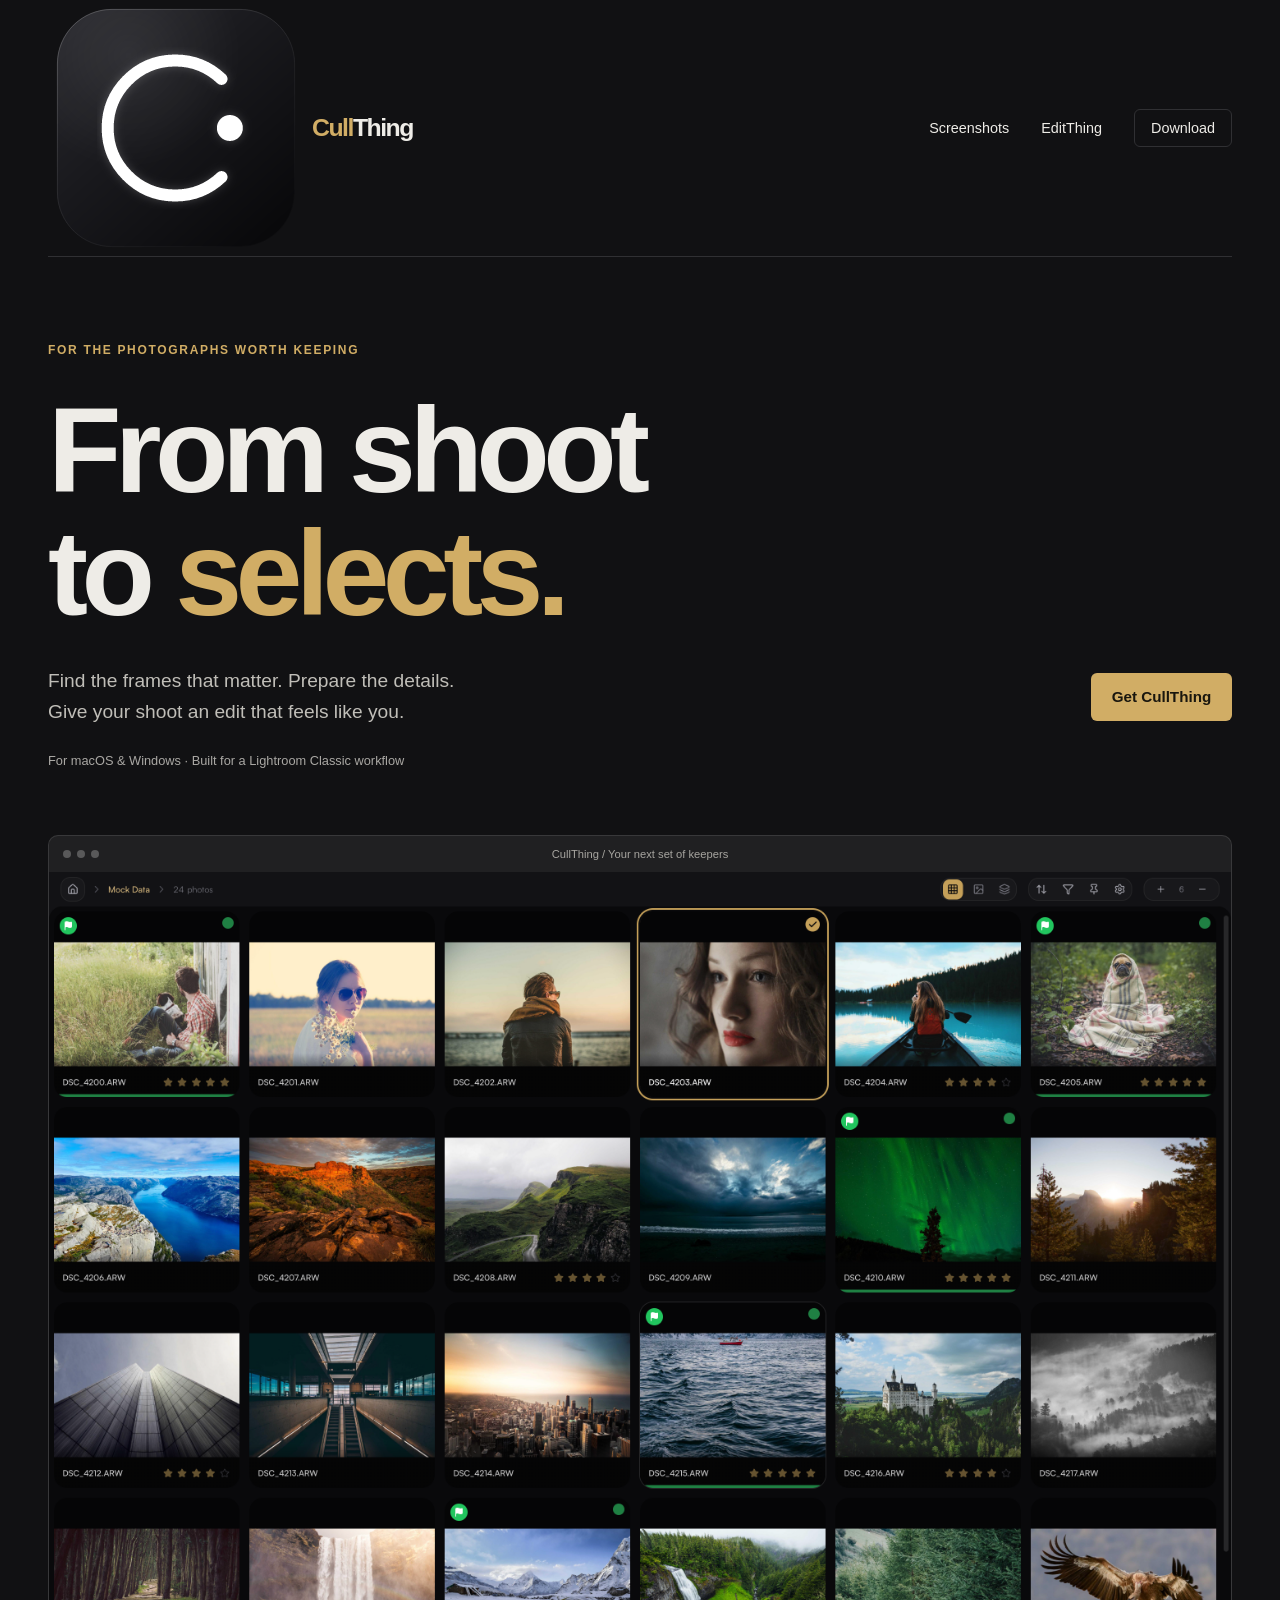
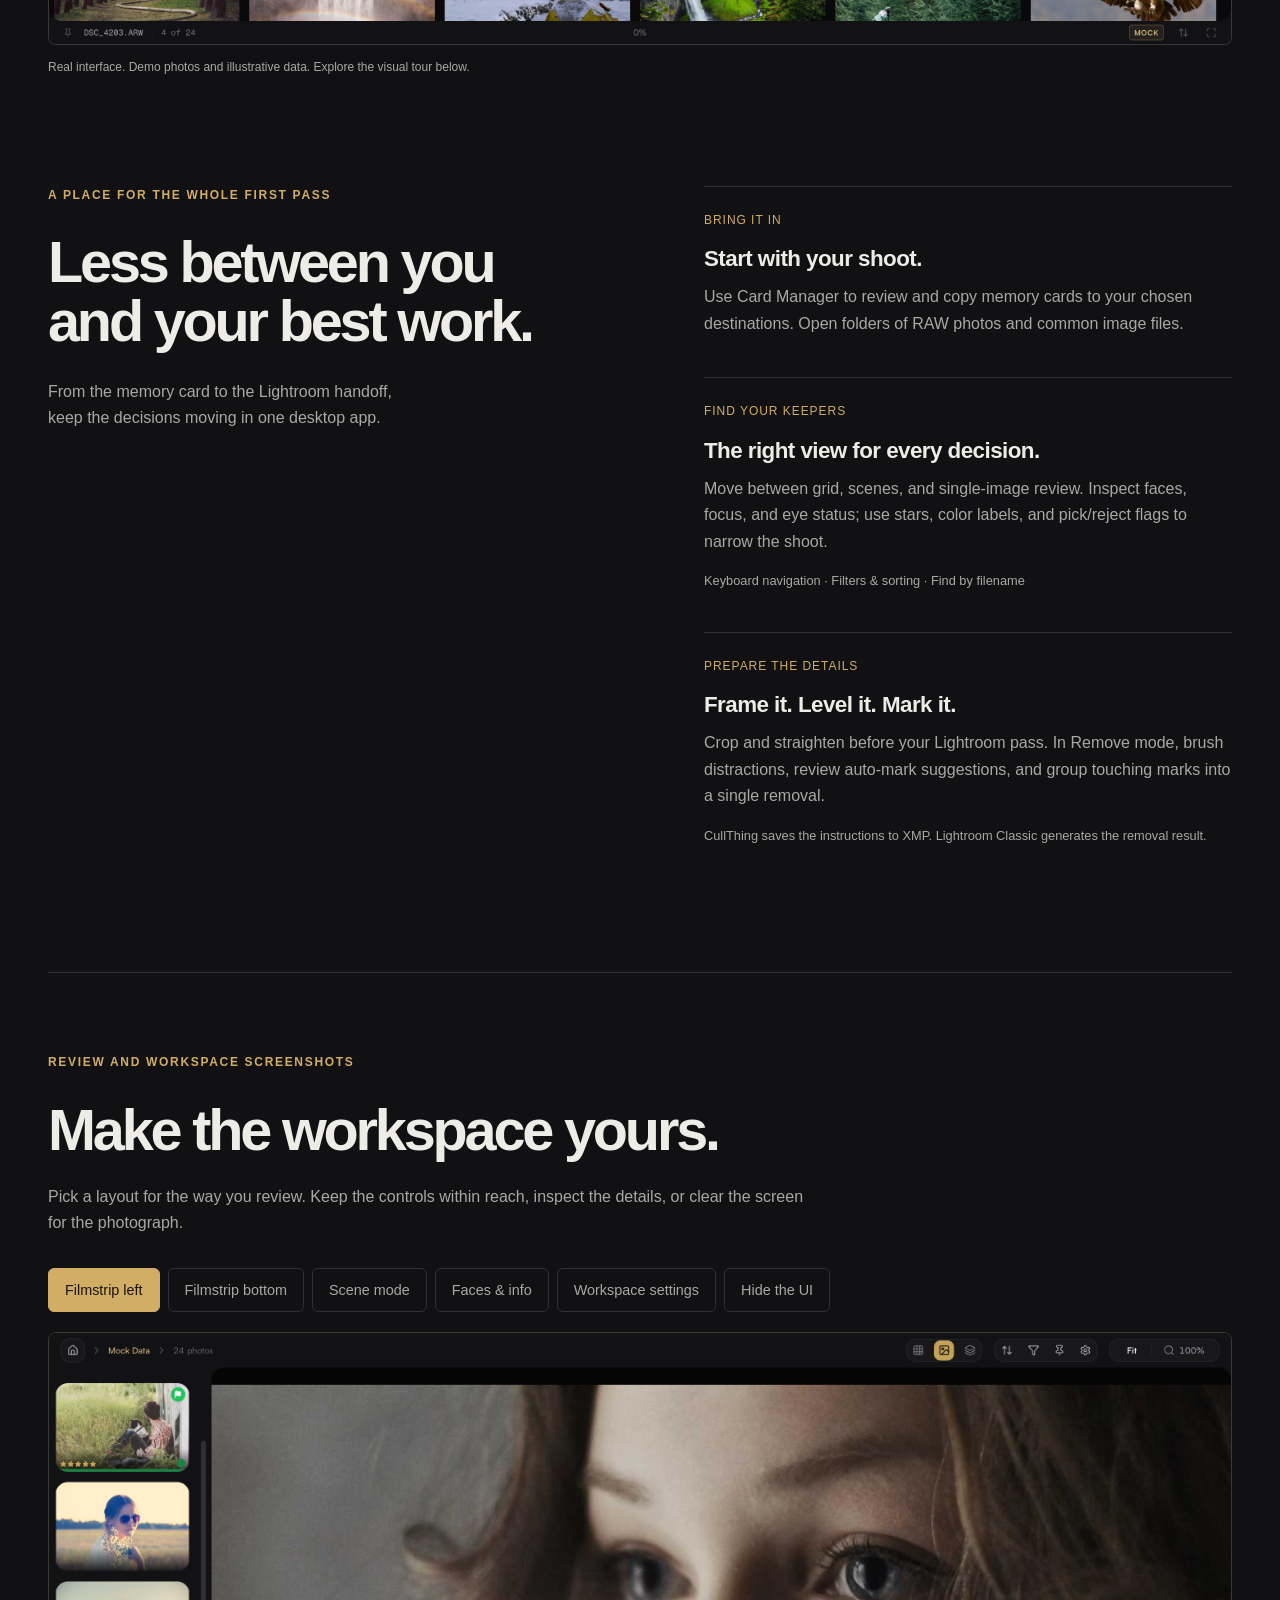
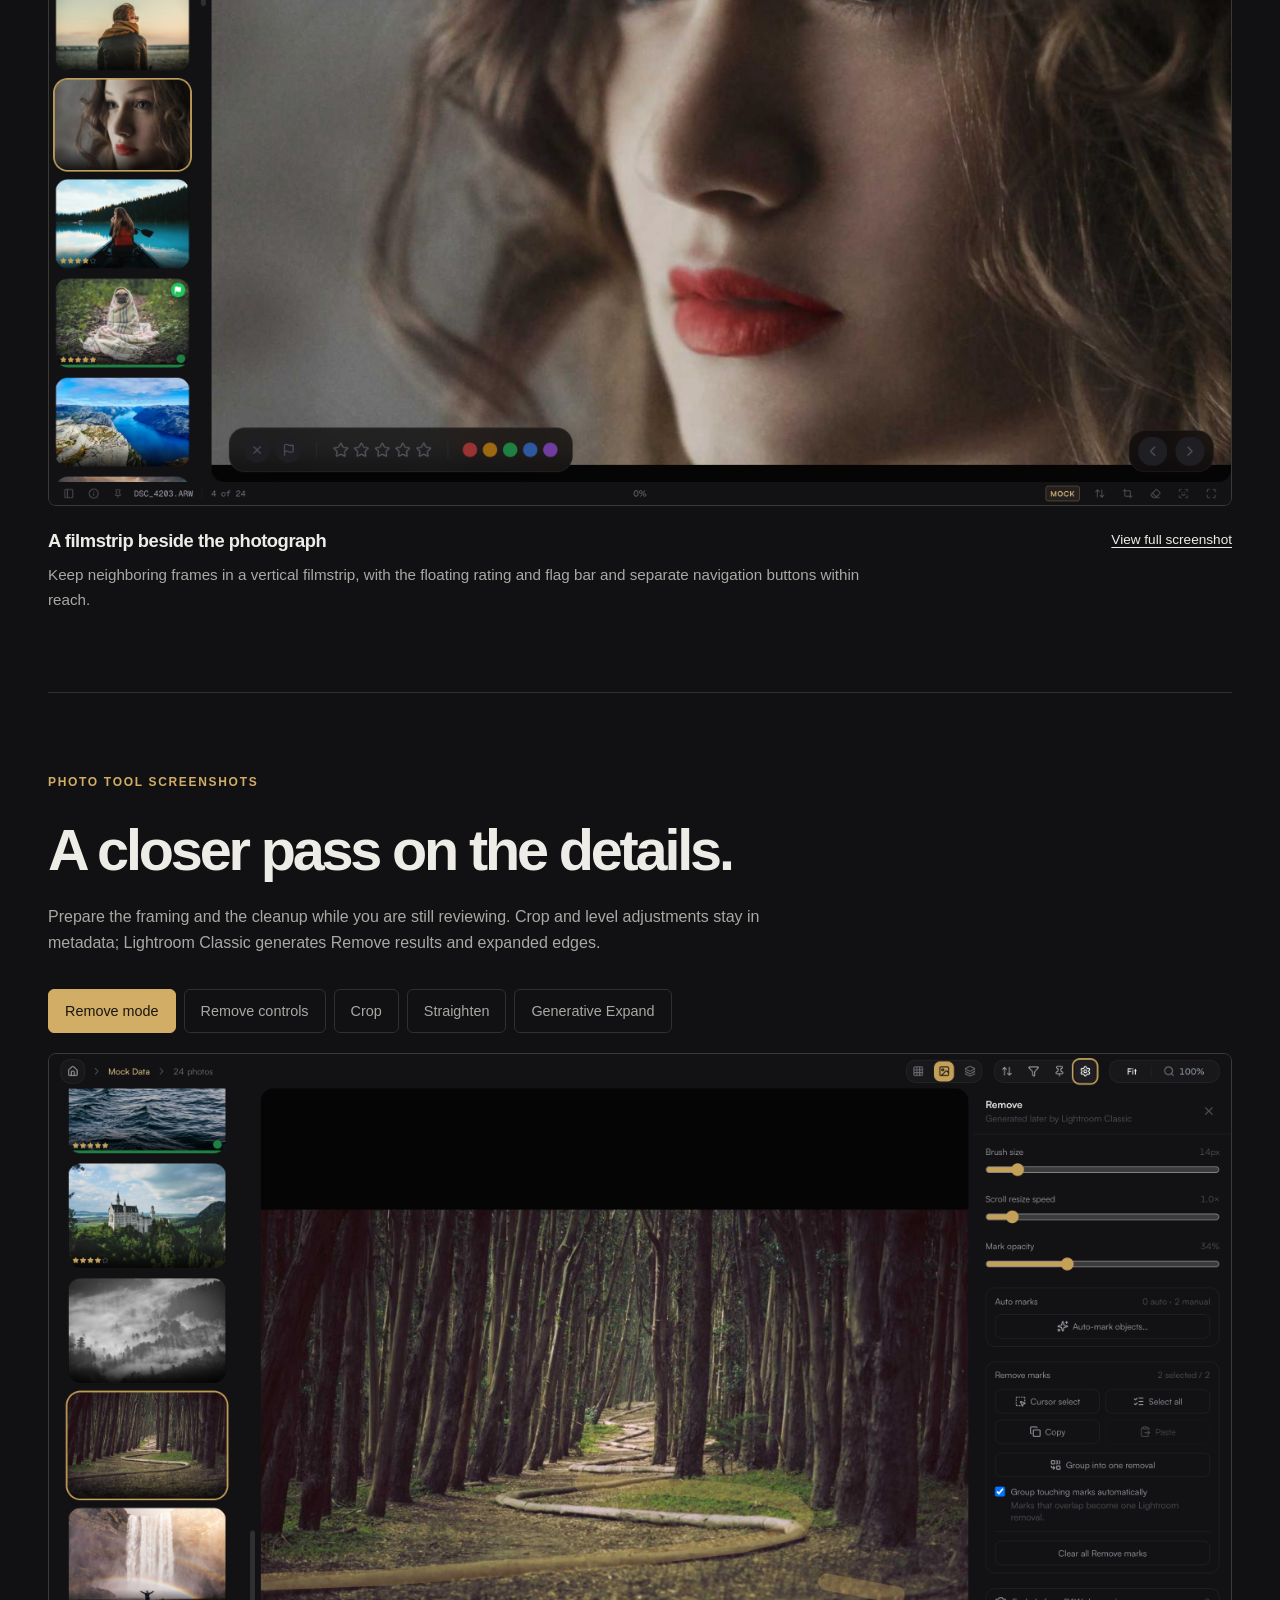
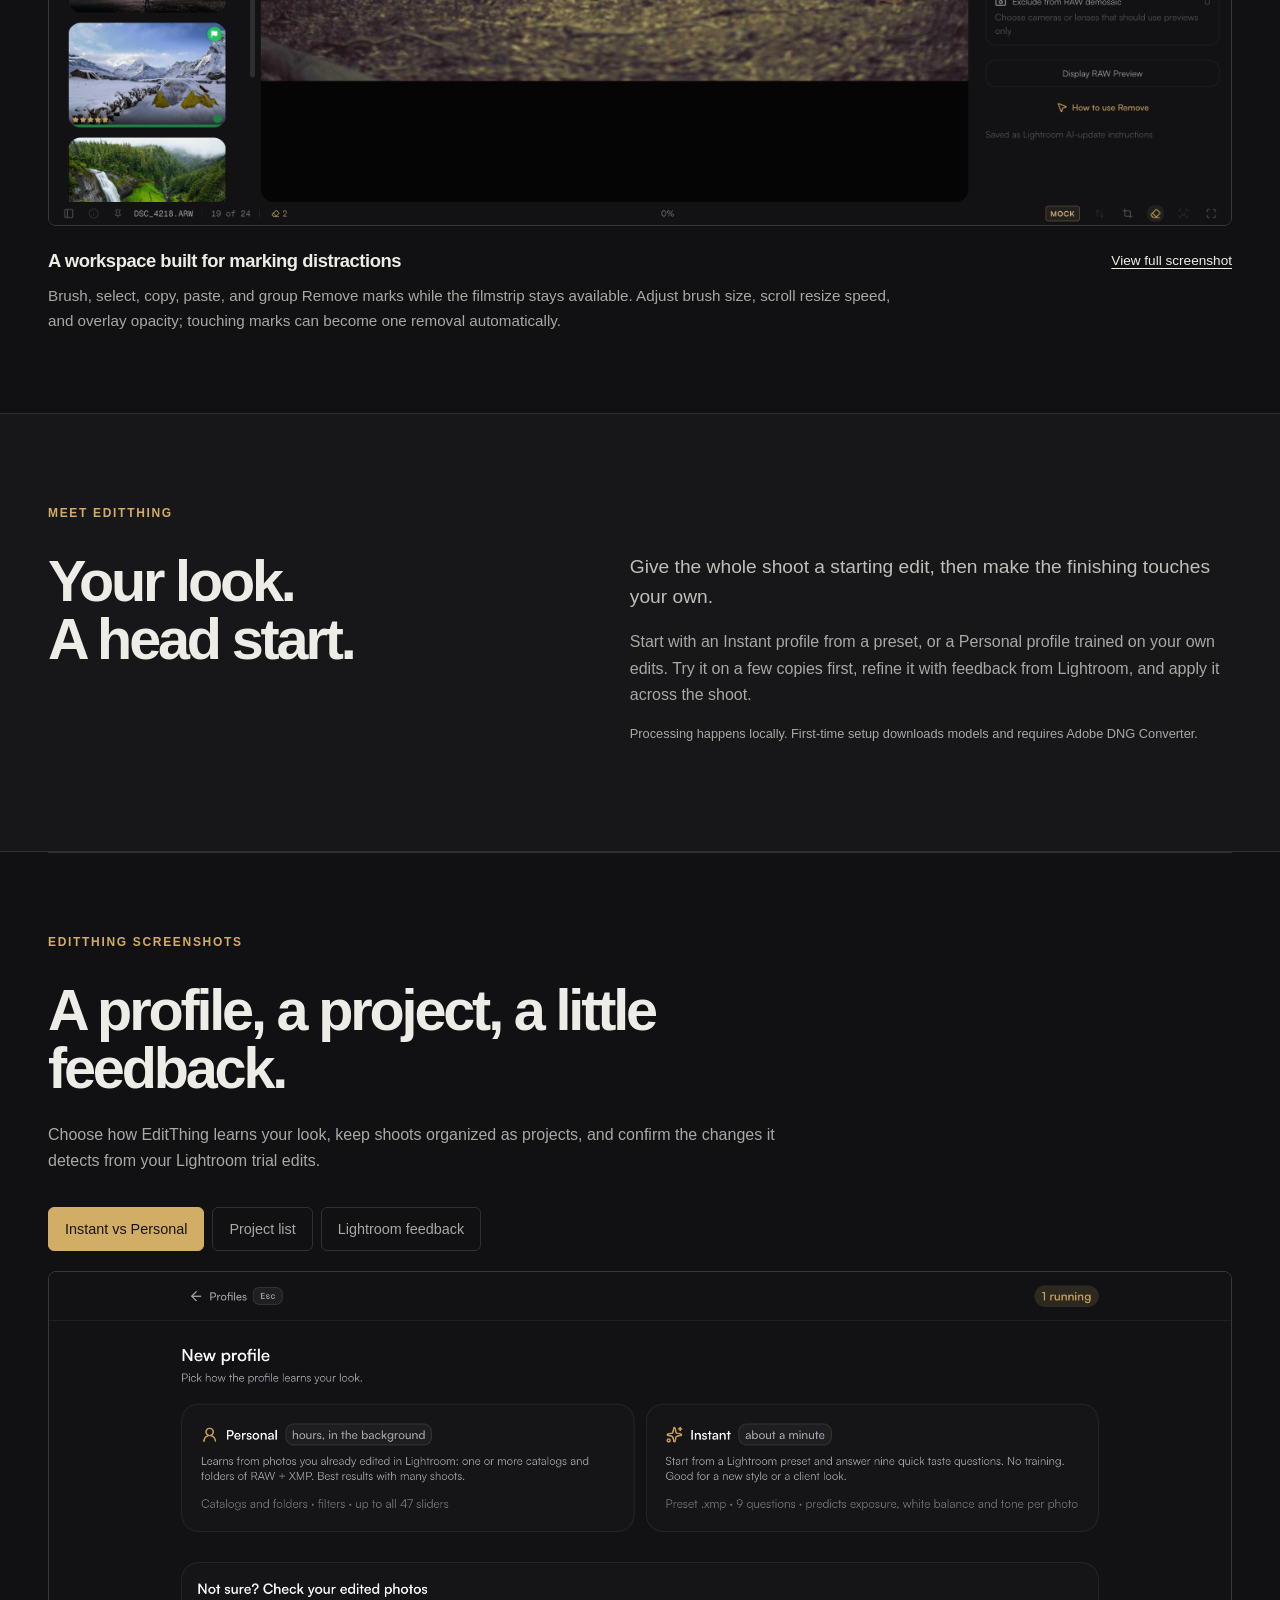
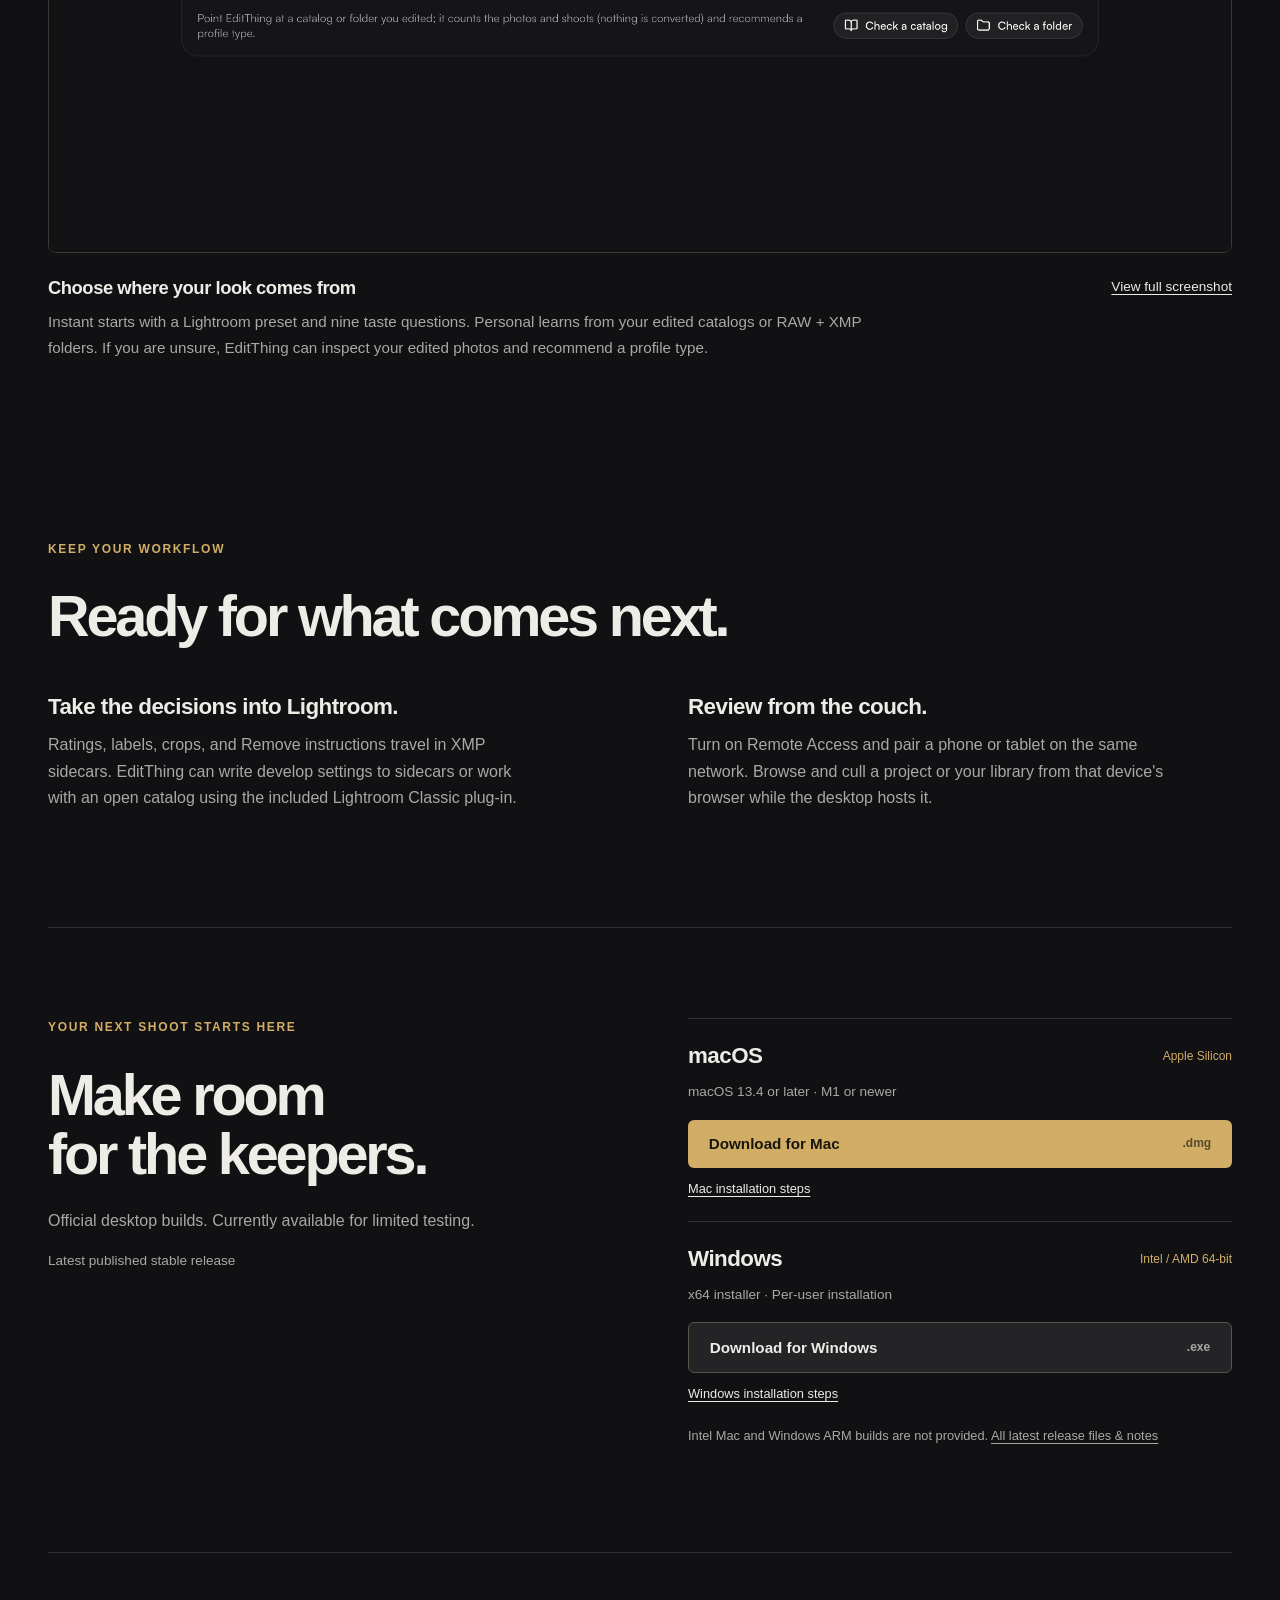
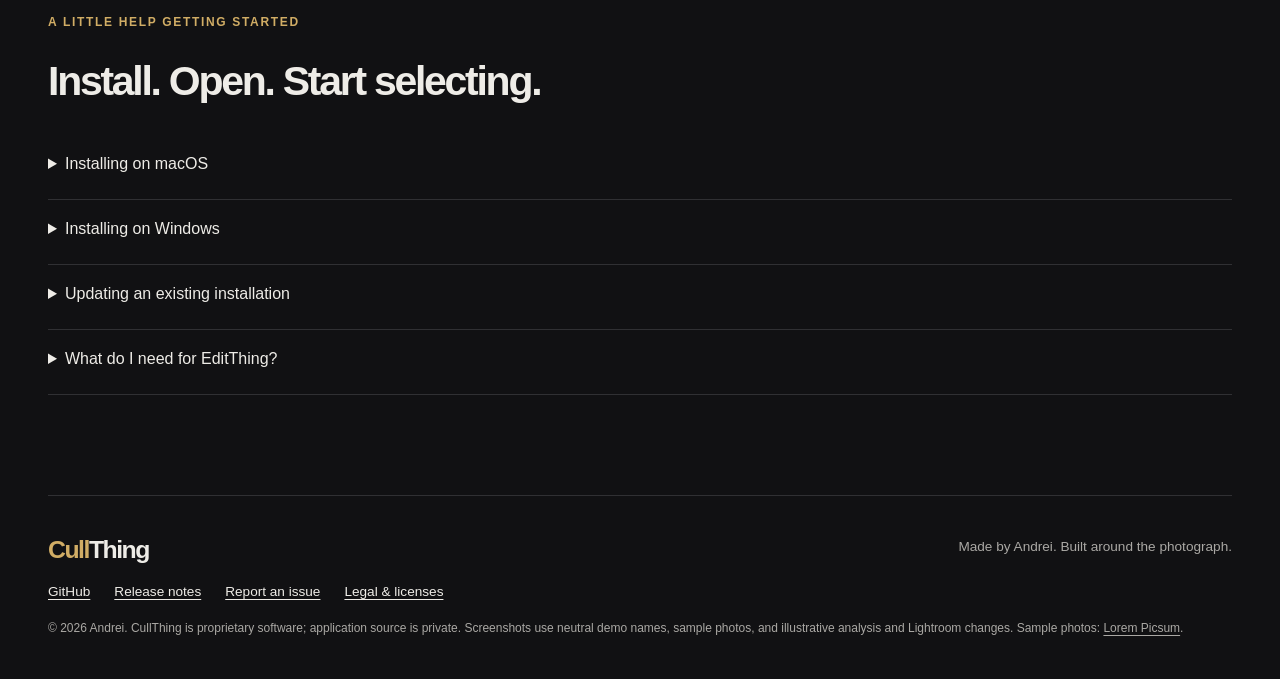
==== docs/index.html @ 5a9beab4 "Replace repeated screenshot placeholders with distinct sample photos" ====
<!doctype html>
<html lang="en">
  <head>
    <meta charset="utf-8" />
    <meta name="viewport" content="width=device-width, initial-scale=1" />
    <meta name="theme-color" content="#111113" />
    <title>CullThing — From shoot to selects.</title>
    <meta
      name="description"
      content="Cull RAW photos, prepare Remove adjustments, and edit a shoot with EditThing. Official CullThing downloads for macOS and Windows."
    />
    <meta property="og:type" content="website" />
    <meta property="og:title" content="CullThing — From shoot to selects." />
    <meta
      property="og:description"
      content="A calmer way through your RAW shoot. Cull, prepare, and edit for your Lightroom Classic workflow."
    />
    <meta
      property="og:url"
      content="https://andrei930.github.io/cullthing-releases/"
    />
    <meta
      property="og:image"
      content="https://andrei930.github.io/cullthing-releases/assets/cullthing-grid-varied.png"
    />
    <link
      rel="canonical"
      href="https://andrei930.github.io/cullthing-releases/"
    />
    <link rel="icon" type="image/png" href="assets/cullthing-icon.png" />
    <link rel="stylesheet" href="assets/style.css" />
    <script type="module" src="assets/site.js"></script>
  </head>
  <body>
    <a class="skip-link" href="#main">Skip to content</a>
    <header class="header wrap">
      <a class="brand" href="./" aria-label="CullThing home"
        ><img
          src="assets/cullthing-icon.png"
          width="256"
          height="256"
          alt=""
        /><span><span class="gold">Cull</span>Thing</span></a
      >
      <nav aria-label="Main navigation">
        <a href="#review-tour">Screenshots</a><a href="#editthing">EditThing</a
        ><a class="nav-download" href="#download">Download</a>
      </nav>
    </header>
    <main id="main">
      <section class="hero wrap" aria-labelledby="hero-heading">
        <p class="eyebrow">For the photographs worth keeping</p>
        <h1 id="hero-heading">
          From shoot<br />to <span class="gold">selects.</span>
        </h1>
        <div class="hero-bottom">
          <p class="lede">
            Find the frames that matter. Prepare the details.<br
              class="desktop-break"
            />
            Give your shoot an edit that feels like you.
          </p>
          <a class="button primary" href="#download">Get CullThing</a>
        </div>
        <p class="platform-note">
          For macOS & Windows · Built for a Lightroom Classic workflow
        </p>
      </section>
      <figure class="hero-shot wrap">
        <div class="window-bar" aria-hidden="true">
          <span></span><span></span><span></span
          ><b>CullThing / Your next set of keepers</b>
        </div>
        <a
          href="assets/cullthing-grid-varied.png"
          aria-label="View the full CullThing screenshot"
          ><img
            class="app-shot"
            src="assets/cullthing-grid-varied.png"
            alt="CullThing's grid view displaying sample photos, with a selected frame and keyboard-friendly review controls"
            width="2880"
            height="1880"
            fetchpriority="high"
        /></a>
        <figcaption>
          Real interface. Demo photos and illustrative data. Explore the visual
          tour below.
        </figcaption>
      </figure>
      <section
        id="workflow"
        class="workflow wrap"
        aria-labelledby="workflow-heading"
      >
        <div class="section-intro">
          <p class="eyebrow">A place for the whole first pass</p>
          <h2 id="workflow-heading">
            Less between you<br />and your best work.
          </h2>
          <p>
            From the memory card to the Lightroom handoff, keep the decisions
            moving in one desktop app.
          </p>
        </div>
        <div class="workflow-details">
          <article>
            <p class="tag">Bring it in</p>
            <h3>Start with your shoot.</h3>
            <p>
              Use Card Manager to review and copy memory cards to your chosen
              destinations. Open folders of RAW photos and common image files.
            </p>
          </article>
          <article>
            <p class="tag">Find your keepers</p>
            <h3>The right view for every decision.</h3>
            <p>
              Move between grid, scenes, and single-image review. Inspect faces,
              focus, and eye status; use stars, color labels, and pick/reject
              flags to narrow the shoot.
            </p>
            <p class="detail">
              Keyboard navigation · Filters & sorting · Find by filename
            </p>
          </article>
          <article>
            <p class="tag">Prepare the details</p>
            <h3>Frame it. Level it. Mark it.</h3>
            <p>
              Crop and straighten before your Lightroom pass. In Remove mode,
              brush distractions, review auto-mark suggestions, and group
              touching marks into a single removal.
            </p>
            <p class="detail">
              CullThing saves the instructions to XMP. Lightroom Classic
              generates the removal result.
            </p>
          </article>
        </div>
      </section>
      <section
        id="review-tour"
        class="tour-section wrap"
        aria-labelledby="review-tour-heading"
      >
        <p class="eyebrow">Review and workspace screenshots</p>
        <h2 id="review-tour-heading">Make the workspace yours.</h2>
        <p class="tour-intro">
          Pick a layout for the way you review. Keep the controls within reach,
          inspect the details, or clear the screen for the photograph.
        </p>
        <div class="screenshot-gallery" data-gallery>
          <div
            class="gallery-tabs"
            aria-label="Review and workspace screenshots"
            hidden
          >
            <button
              type="button"
              id="review-tour-tab-0"
              data-gallery-tab="review-tour-panel-0"
            >
              Filmstrip left</button
            ><button
              type="button"
              id="review-tour-tab-1"
              data-gallery-tab="review-tour-panel-1"
            >
              Filmstrip bottom</button
            ><button
              type="button"
              id="review-tour-tab-2"
              data-gallery-tab="review-tour-panel-2"
            >
              Scene mode</button
            ><button
              type="button"
              id="review-tour-tab-3"
              data-gallery-tab="review-tour-panel-3"
            >
              Faces &amp; info</button
            ><button
              type="button"
              id="review-tour-tab-4"
              data-gallery-tab="review-tour-panel-4"
            >
              Workspace settings</button
            ><button
              type="button"
              id="review-tour-tab-5"
              data-gallery-tab="review-tour-panel-5"
            >
              Hide the UI
            </button>
          </div>
          <figure
            id="review-tour-panel-0"
            class="gallery-panel"
            data-gallery-panel
          >
            <a
              class="gallery-image-link"
              href="assets/review-filmstrip-left-varied.png"
              aria-label="View full screenshot: A filmstrip beside the photograph"
              ><img
                src="assets/review-filmstrip-left-varied.png"
                width="2880"
                height="1880"
                loading="lazy"
                decoding="async"
                alt="A filmstrip beside the photograph"
            /></a>
            <figcaption>
              <div>
                <h3>A filmstrip beside the photograph</h3>
                <p>
                  Keep neighboring frames in a vertical filmstrip, with the
                  floating rating and flag bar and separate navigation buttons
                  within reach.
                </p>
              </div>
              <a href="assets/review-filmstrip-left-varied.png"
                >View full screenshot</a
              >
            </figcaption>
          </figure>
          <figure
            id="review-tour-panel-1"
            class="gallery-panel"
            data-gallery-panel
          >
            <a
              class="gallery-image-link"
              href="assets/review-filmstrip-bottom-varied.png"
              aria-label="View full screenshot: A filmstrip below the photograph"
              ><img
                src="assets/review-filmstrip-bottom-varied.png"
                width="2880"
                height="1880"
                loading="lazy"
                decoding="async"
                alt="A filmstrip below the photograph"
            /></a>
            <figcaption>
              <div>
                <h3>A filmstrip below the photograph</h3>
                <p>
                  Switch to a horizontal filmstrip. This view has the floating
                  action bar and navigation buttons switched off, leaving the
                  image clear.
                </p>
              </div>
              <a href="assets/review-filmstrip-bottom-varied.png"
                >View full screenshot</a
              >
            </figcaption>
          </figure>
          <figure
            id="review-tour-panel-2"
            class="gallery-panel"
            data-gallery-panel
          >
            <a
              class="gallery-image-link"
              href="assets/review-scenes-varied.png"
              aria-label="View full screenshot: Review one scene at a time"
              ><img
                src="assets/review-scenes-varied.png"
                width="2880"
                height="1880"
                loading="lazy"
                decoding="async"
                alt="Review one scene at a time"
            /></a>
            <figcaption>
              <div>
                <h3>Review one scene at a time</h3>
                <p>
                  The scene navigator groups the shoot into moments; the
                  neighboring strip shows the frames in the selected scene. Move
                  between moments without losing your place.
                </p>
              </div>
              <a href="assets/review-scenes-varied.png">View full screenshot</a>
            </figcaption>
          </figure>
          <figure
            id="review-tour-panel-3"
            class="gallery-panel"
            data-gallery-panel
          >
            <a
              class="gallery-image-link"
              href="assets/review-faces-info-varied.png"
              aria-label="View full screenshot: Faces, focus, eyes, and the shot details"
              ><img
                src="assets/review-faces-info-varied.png"
                width="2880"
                height="1880"
                loading="lazy"
                decoding="async"
                alt="Faces, focus, eyes, and the shot details"
            /></a>
            <figcaption>
              <div>
                <h3>Faces, focus, eyes, and the shot details</h3>
                <p>
                  Inspect the magnified face panel, the focus score, and eye
                  status together. The info panel on the opposite side shows
                  ratings, labels, camera, lens, exposure, and capture
                  information. Eye status appears after Analyze Eyes.
                </p>
              </div>
              <a href="assets/review-faces-info-varied.png"
                >View full screenshot</a
              >
            </figcaption>
          </figure>
          <figure
            id="review-tour-panel-4"
            class="gallery-panel"
            data-gallery-panel
          >
            <a
              class="gallery-image-link"
              href="assets/workspace-settings-varied.png"
              aria-label="View full screenshot: Put each panel where it works for you"
              ><img
                src="assets/workspace-settings-varied.png"
                width="2880"
                height="1880"
                loading="lazy"
                decoding="async"
                alt="Put each panel where it works for you"
            /></a>
            <figcaption>
              <div>
                <h3>Put each panel where it works for you</h3>
                <p>
                  Dock the filmstrip left, right, or along the bottom. Move the
                  scene navigator, face panel, and info panel to either side;
                  show or hide floating action and navigation controls.
                </p>
              </div>
              <a href="assets/workspace-settings-varied.png"
                >View full screenshot</a
              >
            </figcaption>
          </figure>
          <figure
            id="review-tour-panel-5"
            class="gallery-panel"
            data-gallery-panel
          >
            <a
              class="gallery-image-link"
              href="assets/review-clean.png"
              aria-label="View full screenshot: Let the photograph fill the view"
              ><img
                src="assets/review-clean.png"
                width="2880"
                height="1880"
                loading="lazy"
                decoding="async"
                alt="Let the photograph fill the view"
            /></a>
            <figcaption>
              <div>
                <h3>Let the photograph fill the view</h3>
                <p>
                  Hide the filmstrip and panels, switch off the floating
                  controls, and hide the interface bars. Top and status bars can
                  also auto-hide and reappear at the screen edge.
                </p>
              </div>
              <a href="assets/review-clean.png">View full screenshot</a>
            </figcaption>
          </figure>
        </div>
      </section>
      <section
        id="tools-tour"
        class="tour-section wrap"
        aria-labelledby="tools-tour-heading"
      >
        <p class="eyebrow">Photo tool screenshots</p>
        <h2 id="tools-tour-heading">A closer pass on the details.</h2>
        <p class="tour-intro">
          Prepare the framing and the cleanup while you are still reviewing.
          Crop and level adjustments stay in metadata; Lightroom Classic
          generates Remove results and expanded edges.
        </p>
        <div class="screenshot-gallery" data-gallery>
          <div class="gallery-tabs" aria-label="Photo tool screenshots" hidden>
            <button
              type="button"
              id="tools-tour-tab-0"
              data-gallery-tab="tools-tour-panel-0"
            >
              Remove mode</button
            ><button
              type="button"
              id="tools-tour-tab-1"
              data-gallery-tab="tools-tour-panel-1"
            >
              Remove controls</button
            ><button
              type="button"
              id="tools-tour-tab-2"
              data-gallery-tab="tools-tour-panel-2"
            >
              Crop</button
            ><button
              type="button"
              id="tools-tour-tab-3"
              data-gallery-tab="tools-tour-panel-3"
            >
              Straighten</button
            ><button
              type="button"
              id="tools-tour-tab-4"
              data-gallery-tab="tools-tour-panel-4"
            >
              Generative Expand
            </button>
          </div>
          <figure
            id="tools-tour-panel-0"
            class="gallery-panel"
            data-gallery-panel
          >
            <a
              class="gallery-image-link"
              href="assets/remove-mode-varied.png"
              aria-label="View full screenshot: A workspace built for marking distractions"
              ><img
                src="assets/remove-mode-varied.png"
                width="2880"
                height="1880"
                loading="lazy"
                decoding="async"
                alt="A workspace built for marking distractions"
            /></a>
            <figcaption>
              <div>
                <h3>A workspace built for marking distractions</h3>
                <p>
                  Brush, select, copy, paste, and group Remove marks while the
                  filmstrip stays available. Adjust brush size, scroll resize
                  speed, and overlay opacity; touching marks can become one
                  removal automatically.
                </p>
              </div>
              <a href="assets/remove-mode-varied.png">View full screenshot</a>
            </figcaption>
          </figure>
          <figure
            id="tools-tour-panel-1"
            class="gallery-panel"
            data-gallery-panel
          >
            <a
              class="gallery-image-link"
              href="assets/remove-controls-varied.png"
              aria-label="View full screenshot: Pan, brush, and erase without hunting for tools"
              ><img
                src="assets/remove-controls-varied.png"
                width="2880"
                height="1880"
                loading="lazy"
                decoding="async"
                alt="Pan, brush, and erase without hunting for tools"
            /></a>
            <figcaption>
              <div>
                <h3>Pan, brush, and erase without hunting for tools</h3>
                <p>
                  Switch between Pan, Add, and Erase, or stay in Pan and use the
                  configured modifiers to brush and erase. Resize with the
                  wheel, pinch, or shortcuts. The in-app guide explains
                  selection and grouping; modifiers are configurable.
                </p>
              </div>
              <a href="assets/remove-controls-varied.png"
                >View full screenshot</a
              >
            </figcaption>
          </figure>
          <figure
            id="tools-tour-panel-2"
            class="gallery-panel"
            data-gallery-panel
          >
            <a
              class="gallery-image-link"
              href="assets/crop-mode-varied.png"
              aria-label="View full screenshot: Frame the shot before the handoff"
              ><img
                src="assets/crop-mode-varied.png"
                width="2880"
                height="1880"
                loading="lazy"
                decoding="async"
                alt="Frame the shot before the handoff"
            /></a>
            <figcaption>
              <div>
                <h3>Frame the shot before the handoff</h3>
                <p>
                  Use aspect presets, lock the ratio, flip the orientation, and
                  drag the crop handles with a composition grid. Apply the crop
                  to XMP without replacing the original photo.
                </p>
              </div>
              <a href="assets/crop-mode-varied.png">View full screenshot</a>
            </figcaption>
          </figure>
          <figure
            id="tools-tour-panel-3"
            class="gallery-panel"
            data-gallery-panel
          >
            <a
              class="gallery-image-link"
              href="assets/straighten-mode-varied.png"
              aria-label="View full screenshot: Level the frame with room to fine-tune"
              ><img
                src="assets/straighten-mode-varied.png"
                width="2880"
                height="1880"
                loading="lazy"
                decoding="async"
                alt="Level the frame with room to fine-tune"
            /></a>
            <figcaption>
              <div>
                <h3>Level the frame with room to fine-tune</h3>
                <p>
                  Use Straighten for an automatic angle, adjust the Level slider
                  yourself, and reset the crop and angle independently. The
                  example shows a demo angle with the crop kept inside the
                  rotated photo.
                </p>
              </div>
              <a href="assets/straighten-mode-varied.png"
                >View full screenshot</a
              >
            </figcaption>
          </figure>
          <figure
            id="tools-tour-panel-4"
            class="gallery-panel"
            data-gallery-panel
          >
            <a
              class="gallery-image-link"
              href="assets/generative-expand-varied.png"
              aria-label="View full screenshot: Give the photograph more room"
              ><img
                src="assets/generative-expand-varied.png"
                width="2882"
                height="1880"
                loading="lazy"
                decoding="async"
                alt="Give the photograph more room"
            /></a>
            <figcaption>
              <div>
                <h3>Give the photograph more room</h3>
                <p>
                  Extend the frame beyond the original boundaries with
                  Generative Expand. CullThing prepares a DNG copy; use Update
                  AI Settings in Lightroom to generate the added edges. The
                  white border shown here is the area awaiting generation.
                </p>
              </div>
              <a href="assets/generative-expand-varied.png"
                >View full screenshot</a
              >
            </figcaption>
          </figure>
        </div>
      </section>
      <section
        id="editthing"
        class="edit-section"
        aria-labelledby="edit-heading"
      >
        <div class="wrap edit-overview">
          <p class="eyebrow">Meet <span class="gold">Edit</span>Thing</p>
          <div class="edit-overview-grid">
            <h2 id="edit-heading">Your look.<br />A head start.</h2>
            <div>
              <p class="lede">
                Give the whole shoot a starting edit, then make the finishing
                touches your own.
              </p>
              <p>
                Start with an Instant profile from a preset, or a Personal
                profile trained on your own edits. Try it on a few copies first,
                refine it with feedback from Lightroom, and apply it across the
                shoot.
              </p>
              <p class="detail">
                Processing happens locally. First-time setup downloads models
                and requires Adobe DNG Converter.
              </p>
            </div>
          </div>
        </div>
      </section>
      <section
        id="edit-tour"
        class="tour-section wrap"
        aria-labelledby="edit-tour-heading"
      >
        <p class="eyebrow">EditThing screenshots</p>
        <h2 id="edit-tour-heading">A profile, a project, a little feedback.</h2>
        <p class="tour-intro">
          Choose how EditThing learns your look, keep shoots organized as
          projects, and confirm the changes it detects from your Lightroom trial
          edits.
        </p>
        <div class="screenshot-gallery" data-gallery>
          <div class="gallery-tabs" aria-label="EditThing screenshots" hidden>
            <button
              type="button"
              id="edit-tour-tab-0"
              data-gallery-tab="edit-tour-panel-0"
            >
              Instant vs Personal</button
            ><button
              type="button"
              id="edit-tour-tab-1"
              data-gallery-tab="edit-tour-panel-1"
            >
              Project list</button
            ><button
              type="button"
              id="edit-tour-tab-2"
              data-gallery-tab="edit-tour-panel-2"
            >
              Lightroom feedback
            </button>
          </div>
          <figure
            id="edit-tour-panel-0"
            class="gallery-panel"
            data-gallery-panel
          >
            <a
              class="gallery-image-link"
              href="assets/editthing-profile-choices.png"
              aria-label="View full screenshot: Choose where your look comes from"
              ><img
                src="assets/editthing-profile-choices.png"
                width="2200"
                height="1080"
                loading="lazy"
                decoding="async"
                alt="Choose where your look comes from"
            /></a>
            <figcaption>
              <div>
                <h3>Choose where your look comes from</h3>
                <p>
                  Instant starts with a Lightroom preset and nine taste
                  questions. Personal learns from your edited catalogs or RAW +
                  XMP folders. If you are unsure, EditThing can inspect your
                  edited photos and recommend a profile type.
                </p>
              </div>
              <a href="assets/editthing-profile-choices.png"
                >View full screenshot</a
              >
            </figcaption>
          </figure>
          <figure
            id="edit-tour-panel-1"
            class="gallery-panel"
            data-gallery-panel
          >
            <a
              class="gallery-image-link"
              href="assets/editthing-projects.png"
              aria-label="View full screenshot: Keep each shoot and its progress together"
              ><img
                src="assets/editthing-projects.png"
                width="2200"
                height="1520"
                loading="lazy"
                decoding="async"
                alt="Keep each shoot and its progress together"
            /></a>
            <figcaption>
              <div>
                <h3>Keep each shoot and its progress together</h3>
                <p>
                  See the profile assigned to each project and which shoots are
                  drafts, paused, or done. Open a project to continue editing;
                  pause and resume work when you need to.
                </p>
              </div>
              <a href="assets/editthing-projects.png">View full screenshot</a>
            </figcaption>
          </figure>
          <figure
            id="edit-tour-panel-2"
            class="gallery-panel"
            data-gallery-panel
          >
            <a
              class="gallery-image-link"
              href="assets/editthing-lightroom-feedback-varied.png"
              aria-label="View full screenshot: Edit in Lightroom. Confirm what EditThing finds."
              ><img
                src="assets/editthing-lightroom-feedback-varied.png"
                width="1100"
                height="900"
                loading="lazy"
                decoding="async"
                alt="Edit in Lightroom. Confirm what EditThing finds."
            /></a>
            <figcaption>
              <div>
                <h3>Edit in Lightroom. Confirm what EditThing finds.</h3>
                <p>
                  While the trial panel is open, EditThing watches the trial
                  edits. With the Lightroom plug-in connected, it reads the
                  changes without a separate XMP save. Consistent changes are
                  preselected; mixed changes stay unchecked. Review the detected
                  shifts, then confirm Save as adjustments and rewrite. This
                  screen uses illustrative demo changes.
                </p>
              </div>
              <a href="assets/editthing-lightroom-feedback-varied.png"
                >View full screenshot</a
              >
            </figcaption>
          </figure>
        </div>
      </section>
      <section class="handoff wrap" aria-labelledby="handoff-heading">
        <p class="eyebrow">Keep your workflow</p>
        <h2 id="handoff-heading">Ready for what comes next.</h2>
        <div class="two-col">
          <article>
            <h3>Take the decisions into Lightroom.</h3>
            <p>
              Ratings, labels, crops, and Remove instructions travel in XMP
              sidecars. EditThing can write develop settings to sidecars or work
              with an open catalog using the included Lightroom Classic plug-in.
            </p>
          </article>
          <article>
            <h3>Review from the couch.</h3>
            <p>
              Turn on Remote Access and pair a phone or tablet on the same
              network. Browse and cull a project or your library from that
              device's browser while the desktop hosts it.
            </p>
          </article>
        </div>
      </section>
      <section
        id="download"
        class="download-section wrap"
        aria-labelledby="download-heading"
      >
        <div>
          <p class="eyebrow">Your next shoot starts here</p>
          <h2 id="download-heading">Make room<br />for the keepers.</h2>
          <p>
            Official desktop builds. Currently available for limited testing.
          </p>
          <p class="release-note" data-release-note>
            Latest published stable release
          </p>
        </div>
        <div class="download-options">
          <article>
            <div class="download-title">
              <h3>macOS</h3>
              <span>Apple Silicon</span>
            </div>
            <p>macOS 13.4 or later · M1 or newer</p>
            <a
              class="button primary"
              data-download="macos"
              href="download/?platform=macos"
              >Download for Mac <span class="file-type">.dmg</span></a
            ><a class="install-link" href="#install-macos"
              >Mac installation steps</a
            >
          </article>
          <article>
            <div class="download-title">
              <h3>Windows</h3>
              <span>Intel / AMD 64-bit</span>
            </div>
            <p>x64 installer · Per-user installation</p>
            <a
              class="button secondary"
              data-download="windows"
              href="download/?platform=windows"
              >Download for Windows <span class="file-type">.exe</span></a
            ><a class="install-link" href="#install-windows"
              >Windows installation steps</a
            >
          </article>
          <p class="detail">
            Intel Mac and Windows ARM builds are not provided.
            <a
              href="https://github.com/andrei930/cullthing-releases/releases/latest"
              >All latest release files & notes</a
            >
          </p>
        </div>
      </section>
      <section class="installation wrap" aria-labelledby="installation-heading">
        <p class="eyebrow">A little help getting started</p>
        <h2 id="installation-heading">Install. Open. Start selecting.</h2>
        <details id="install-macos">
          <summary>Installing on macOS</summary>
          <div>
            <p>
              Current test builds are ad-hoc signed and are not yet notarized by
              Apple.
            </p>
            <ol>
              <li>
                Open the <strong>.dmg</strong>, drag
                <strong>CullThing</strong> to <strong>Applications</strong>, and
                eject the disk image.
              </li>
              <li>
                Open CullThing from Applications. If macOS blocks it, choose
                <strong>Done</strong>.
              </li>
              <li>
                Go to <strong>System Settings → Privacy & Security</strong>,
                scroll to Security, and choose <strong>Open Anyway</strong> for
                CullThing. Authenticate and confirm <strong>Open</strong>.
              </li>
            </ol>
            <p>
              Only approve a copy downloaded from the official release
              repository. The Open Anyway button is available for about an hour
              after the blocked launch.
              <a
                href="https://github.com/andrei930/cullthing-releases#installing-on-macos"
                >Full instructions & troubleshooting</a
              >
            </p>
          </div>
        </details>
        <details id="install-windows">
          <summary>Installing on Windows</summary>
          <div>
            <p>
              Run the <strong>x64-setup.exe</strong> installer. Current test
              builds are not Authenticode-signed. If Microsoft Defender
              SmartScreen warns you, select <strong>More info</strong>, verify
              it is CullThing from this official repository, and select
              <strong>Run anyway</strong>.
            </p>
            <p>
              The installer installs for your current Windows user.
              <a
                href="https://github.com/andrei930/cullthing-releases#installing-on-windows"
                >Full Windows instructions</a
              >
            </p>
          </div>
        </details>
        <details>
          <summary>Updating an existing installation</summary>
          <div>
            <p>
              Choose <strong>Check for Updates…</strong> from the application
              menu. The app prompts before installing an update and verifies the
              updater's cryptographic signature. You can also download the
              newest installer above.
            </p>
          </div>
        </details>
        <details>
          <summary>What do I need for EditThing?</summary>
          <div>
            <p>
              Install
              <a
                href="https://helpx.adobe.com/camera-raw/desktop/dng-and-file-formats/adobe-dng-converter.html"
                >Adobe DNG Converter</a
              >
              and complete the model download during first-time setup. Start
              with a Lightroom preset for an Instant profile, or your edited
              photos for a Personal profile. Lightroom Classic is used to
              continue editing and to generate Remove results.
            </p>
          </div>
        </details>
        <noscript
          ><p>
            JavaScript is disabled. Choose your installer from the
            <a
              href="https://github.com/andrei930/cullthing-releases/releases/latest"
              >latest release page</a
            >.
          </p></noscript
        >
      </section>
    </main>
    <footer class="footer wrap">
      <a class="brand" href="./"
        ><span><span class="gold">Cull</span>Thing</span></a
      >
      <p>Made by Andrei. Built around the photograph.</p>
      <nav aria-label="Footer">
        <a href="https://github.com/andrei930/cullthing-releases">GitHub</a
        ><a href="https://github.com/andrei930/cullthing-releases/releases"
          >Release notes</a
        ><a href="https://github.com/andrei930/cullthing-releases/issues"
          >Report an issue</a
        ><a
          href="https://github.com/andrei930/cullthing-releases/blob/main/PROPRIETARY-NOTICE.md"
          >Legal & licenses</a
        >
      </nav>
      <p class="legal">
        © 2026 Andrei. CullThing is proprietary software; application source is
        private. Screenshots use neutral demo names, sample photos, and
        illustrative analysis and Lightroom changes. Sample photos:
        <a href="https://picsum.photos/">Lorem Picsum</a>.
      </p>
    </footer>
  </body>
</html>
---- docs/assets/style.css ----
:root {
  color-scheme: dark;
  --bg: #111113;
  --surface: #19191c;
  --line: #303033;
  --text: #eeece7;
  --muted: #aaa8a4;
  --gold: #d1ad65;
  --font: Inter, -apple-system, BlinkMacSystemFont, "Segoe UI", sans-serif;
  font-family: var(--font);
  font-size: 16px;
  background: var(--bg);
  color: var(--text);
  scroll-behavior: smooth;
  scroll-padding-top: 2rem;
}
* {
  box-sizing: border-box;
}
body {
  margin: 0;
}
a {
  color: inherit;
  text-underline-offset: 0.22em;
}
a:hover {
  color: var(--gold);
}
a:focus-visible,
summary:focus-visible {
  outline: 3px solid var(--gold);
  outline-offset: 5px;
}
img {
  max-width: 100%;
  height: auto;
  display: block;
}
p {
  line-height: 1.65;
  margin: 0 0 1rem;
}
h1,
h2,
h3 {
  margin: 0;
  font-weight: 550;
}
h1,
h2 {
  letter-spacing: -0.055em;
  line-height: 1.02;
}
h1 {
  font-size: clamp(4rem, 9.4vw, 8.5rem);
}
h2 {
  font-size: clamp(2.5rem, 4.5vw, 4rem);
}
h3 {
  font-size: 1.4rem;
  letter-spacing: -0.025em;
  margin-bottom: 0.75rem;
}
.wrap {
  width: min(1200px, calc(100% - 96px));
  margin-inline: auto;
}
.gold {
  color: var(--gold);
}
.header {
  min-height: 100px;
  display: flex;
  align-items: center;
  justify-content: space-between;
  gap: 2rem;
  border-bottom: 1px solid var(--line);
}
.brand {
  display: inline-flex;
  align-items: center;
  gap: 0.5rem;
  text-decoration: none;
  font-size: 1.55rem;
  letter-spacing: -0.06em;
  font-weight: 550;
}
.brand img {
  border-radius: 9px;
}
.header nav,
.footer nav {
  display: flex;
  gap: 2rem;
  align-items: center;
}
.header nav a {
  text-decoration: none;
  font-size: 0.9rem;
}
.nav-download {
  border: 1px solid var(--line);
  border-radius: 6px;
  padding: 0.6rem 1rem;
}
.hero {
  padding-top: 84px;
  padding-bottom: 32px;
}
.eyebrow {
  text-transform: uppercase;
  letter-spacing: 0.14em;
  font-size: 0.75rem;
  font-weight: 600;
  color: var(--gold);
  margin-bottom: 1.75rem;
}
.hero h1 {
  margin-bottom: 2rem;
}
.hero-bottom {
  display: flex;
  justify-content: space-between;
  align-items: center;
  gap: 2rem;
}
.lede {
  font-size: 1.2rem;
  color: #c0beb8;
  line-height: 1.6;
}
.hero-bottom .lede {
  margin: 0;
}
.button {
  display: inline-flex;
  align-items: center;
  justify-content: center;
  gap: 1.25rem;
  padding: 0.9rem 1.3rem;
  min-height: 48px;
  border-radius: 6px;
  font-size: 0.95rem;
  font-weight: 600;
  text-decoration: none;
  line-height: 1.3;
  transition: background 0.15s;
}
.primary {
  background: var(--gold);
  color: #19160e;
}
.primary:hover {
  background: #e2bf79;
  color: #19160e;
}
.secondary {
  background: #242427;
  border: 1px solid #59534a;
  color: var(--text);
}
.secondary:hover {
  background: #323035;
}
.platform-note {
  font-size: 0.8rem;
  color: var(--muted);
  margin-top: 1.4rem;
}
.hero-shot {
  margin-top: 1rem;
  margin-bottom: 0;
}
.window-bar {
  height: 37px;
  background: #202022;
  border: 1px solid #38383a;
  border-bottom: none;
  border-radius: 10px 10px 0 0;
  display: flex;
  align-items: center;
  gap: 6px;
  padding-inline: 14px;
  position: relative;
}
.window-bar span {
  width: 8px;
  height: 8px;
  background: #59595a;
  border-radius: 50%;
}
.window-bar b {
  position: absolute;
  left: 50%;
  transform: translateX(-50%);
  font-size: 0.7rem;
  white-space: nowrap;
  font-weight: 400;
  color: #a7a5a0;
}
.app-shot {
  border: 1px solid #38383a;
  border-top: 0;
  border-radius: 0 0 8px 8px;
}
.hero-shot a {
  display: block;
}
.hero-shot figcaption,
.edit-shot figcaption {
  font-size: 0.75rem;
  color: var(--muted);
  margin-top: 0.8rem;
  line-height: 1.5;
}
.workflow {
  display: grid;
  grid-template-columns: 1fr 1fr;
  gap: 8rem;
  padding-block: 110px;
}
.section-intro h2 {
  margin-bottom: 1.75rem;
}
.section-intro > p:last-child {
  color: var(--muted);
  max-width: 360px;
}
.workflow-details article {
  border-top: 1px solid var(--line);
  padding-block: 1.5rem;
}
.workflow-details article:last-child {
  padding-bottom: 0;
}
.tag {
  font-size: 0.75rem;
  letter-spacing: 0.08em;
  text-transform: uppercase;
  color: var(--gold);
  margin-bottom: 1rem;
}
.workflow-details p:not(.tag) {
  color: var(--muted);
}
.detail {
  font-size: 0.8rem;
  line-height: 1.6;
  color: var(--muted);
}
.edit-section {
  background: #171719;
  border-block: 1px solid var(--line);
  padding-block: 90px;
  overflow: hidden;
}
.edit-layout {
  display: grid;
  grid-template-columns: 0.9fr 1.1fr;
  gap: 4rem;
  align-items: center;
}
.edit-copy h2 {
  margin-bottom: 1.5rem;
}
.edit-copy > p:not(.eyebrow) {
  color: var(--muted);
}
dl {
  margin: 1.75rem 0;
}
dt {
  font-size: 1rem;
  color: var(--gold);
  font-weight: 500;
  margin-top: 1.25rem;
}
dd {
  margin: 0.4rem 0 0;
  color: var(--muted);
  line-height: 1.65;
  font-size: 0.95rem;
}
.edit-shot {
  margin: 0;
}
.edit-shot img {
  border: 1px solid #393936;
  border-radius: 8px;
}
.handoff {
  padding-block: 100px;
}
.handoff h2 {
  margin-bottom: 3rem;
}
.two-col {
  display: grid;
  grid-template-columns: 1fr 1fr;
  gap: 6rem;
}
.two-col p {
  color: var(--muted);
  max-width: 480px;
}
.download-section {
  border-top: 1px solid var(--line);
  display: grid;
  grid-template-columns: 1fr 1fr;
  gap: 6rem;
  padding-block: 90px;
}
.download-section h2 {
  margin-bottom: 1.5rem;
}
.download-section > div > p:not(.eyebrow) {
  color: var(--muted);
}
.release-note {
  font-size: 0.85rem;
}
.download-options article {
  padding: 1.5rem 0;
  border-top: 1px solid var(--line);
}
.download-title {
  display: flex;
  align-items: center;
  justify-content: space-between;
  gap: 1rem;
}
.download-title h3 {
  margin: 0;
}
.download-title > span {
  font-size: 0.75rem;
  color: var(--gold);
}
.download-options article > p {
  font-size: 0.85rem;
  color: var(--muted);
  margin-top: 0.75rem;
}
.download-options .button {
  width: 100%;
  justify-content: space-between;
}
.file-type {
  font-size: 0.75rem;
  opacity: 0.65;
}
.install-link {
  display: inline-block;
  font-size: 0.8rem;
  margin-top: 0.8rem;
}
.installation {
  border-top: 1px solid var(--line);
  padding-block: 60px 100px;
}
.installation h2 {
  font-size: clamp(2rem, 3.2vw, 2.8rem);
  margin-bottom: 2rem;
}
details {
  border-bottom: 1px solid var(--line);
  scroll-margin-top: 2rem;
}
summary {
  cursor: pointer;
  min-height: 64px;
  padding: 1.25rem 1.5rem 1.25rem 0;
  font-size: 1rem;
}
details > div {
  max-width: 800px;
  padding-bottom: 1rem;
  color: var(--muted);
  line-height: 1.7;
}
li {
  padding-left: 0.25rem;
  margin-bottom: 0.7rem;
}
strong {
  color: var(--text);
  font-weight: 600;
}
.footer {
  border-top: 1px solid var(--line);
  padding-block: 40px;
  display: grid;
  grid-template-columns: 1fr 2fr;
  gap: 1.25rem;
}
.footer > p {
  font-size: 0.85rem;
  color: var(--muted);
  margin: 0;
  text-align: right;
}
.footer nav {
  grid-column: 1/-1;
  gap: 1.5rem;
  flex-wrap: wrap;
  font-size: 0.85rem;
}
.footer .legal {
  grid-column: 1/-1;
  text-align: left;
  font-size: 0.75rem;
  color: var(--muted);
}
.skip-link {
  position: fixed;
  top: -100px;
  left: 16px;
  z-index: 5;
  background: var(--gold);
  color: #111;
  padding: 1rem;
}
.skip-link:focus {
  top: 16px;
}
.download-page {
  max-width: 650px;
  margin: 0 auto;
  padding: 60px 24px;
}
.download-page h1 {
  font-size: clamp(2.5rem, 7vw, 4rem);
  margin: 3rem 0 1.5rem;
}
.download-page .button {
  margin: 1rem 0;
}
.download-page .download-choices {
  display: flex;
  gap: 1rem;
  flex-wrap: wrap;
  margin-top: 2rem;
}
.download-page footer {
  margin-top: 4rem;
  padding-top: 1.5rem;
  border-top: 1px solid var(--line);
  font-size: 0.85rem;
  color: var(--muted);
}
[hidden] {
  display: none !important;
}
@media (max-width: 900px) {
  .wrap {
    width: calc(100% - 48px);
  }
  .workflow {
    gap: 3rem;
  }
  .edit-layout {
    gap: 2rem;
    grid-template-columns: 1fr;
  }
  .edit-shot {
    max-width: 750px;
  }
  .download-section {
    gap: 3rem;
  }
  .two-col {
    gap: 3rem;
  }
}
@media (max-width: 600px) {
  .wrap {
    width: calc(100% - 36px);
  }
  .header {
    min-height: 80px;
    gap: 1rem;
  }
  .brand {
    font-size: 1.3rem;
  }
  .brand img {
    width: 30px;
    height: 30px;
  }
  .header nav {
    gap: 1rem;
  }
  .header nav a {
    font-size: 0.8rem;
  }
  .header nav a[href="#editthing"] {
    display: none;
  }
  .nav-download {
    padding: 0.45rem 0.65rem;
  }
  .hero {
    padding-top: 55px;
  }
  .eyebrow {
    font-size: 0.7rem;
    letter-spacing: 0.12em;
  }
  .hero-bottom {
    display: block;
  }
  .hero-bottom .button {
    margin-top: 1.5rem;
  }
  .lede {
    font-size: 1.05rem;
  }
  .desktop-break {
    display: none;
  }
  .platform-note {
    max-width: 270px;
  }
  .window-bar b {
    font-size: 0.6rem;
  }
  .workflow,
  .download-section {
    grid-template-columns: 1fr;
    gap: 2rem;
    padding-block: 65px;
  }
  .workflow-details article {
    padding-block: 1.25rem;
  }
  .edit-section {
    padding-block: 65px;
  }
  .handoff {
    padding-block: 65px;
  }
  .two-col {
    grid-template-columns: 1fr;
    gap: 1.5rem;
  }
  .handoff h2 {
    margin-bottom: 2rem;
  }
  .installation {
    padding-block: 50px 65px;
  }
  .footer {
    grid-template-columns: 1fr;
  }
  .footer > p {
    text-align: left;
  }
  .footer nav {
    gap: 1rem;
  }
  .hero-shot figcaption,
  .edit-shot figcaption {
    font-size: 0.7rem;
  }
  .download-title > span {
    font-size: 0.8rem;
  }
}
@media (prefers-reduced-motion: reduce) {
  :root {
    scroll-behavior: auto;
  }
  .button {
    transition: none;
  }
}

/* The screenshot tour progressively enhances into keyboard-accessible tabs. */
.tour-section {
  padding-block: 80px;
  border-top: 1px solid var(--line);
}
.tour-section h2 {
  max-width: 850px;
  margin-bottom: 1.5rem;
}
.tour-intro {
  max-width: 760px;
  color: var(--muted);
  margin-bottom: 2rem;
}
.gallery-tabs {
  display: flex;
  flex-wrap: wrap;
  gap: 0.5rem;
  margin: 0 0 1.25rem;
}
.gallery-tabs button {
  font: inherit;
  font-size: 0.9rem;
  line-height: 1.4;
  padding: 0.65rem 1rem;
  min-height: 44px;
  border: 1px solid var(--line);
  background: transparent;
  color: var(--muted);
  border-radius: 6px;
  cursor: pointer;
}
.gallery-tabs button:hover {
  border-color: #79715f;
  color: var(--text);
}
.gallery-tabs button[aria-selected="true"] {
  background: var(--gold);
  border-color: var(--gold);
  color: #19160e;
}
.gallery-tabs button:focus-visible,
.gallery-panel:focus-visible {
  outline: 3px solid var(--gold);
  outline-offset: 4px;
}
.gallery-panel {
  margin: 0 0 3rem;
}
.is-enhanced .gallery-panel {
  margin: 0;
}
.gallery-image-link {
  display: block;
  border: 1px solid #393936;
  border-radius: 8px;
  overflow: hidden;
  background: #111113;
}
.gallery-image-link img {
  width: 100%;
  height: auto;
}
.gallery-panel figcaption {
  display: flex;
  justify-content: space-between;
  gap: 2rem;
  margin-top: 1.5rem;
  align-items: flex-start;
}
.gallery-panel figcaption h3 {
  font-size: 1.15rem;
  margin-bottom: 0.65rem;
}
.gallery-panel figcaption p {
  max-width: 850px;
  color: var(--muted);
  font-size: 0.95rem;
  margin: 0;
}
.gallery-panel figcaption > a {
  flex-shrink: 0;
  font-size: 0.85rem;
  margin-top: 0.15rem;
}
.edit-overview-grid {
  display: grid;
  grid-template-columns: 1fr 1.2fr;
  gap: 5rem;
}
.edit-overview-grid > div > p:not(.lede) {
  color: var(--muted);
}
@media (max-width: 600px) {
  .tour-section {
    padding-block: 55px;
  }
  .gallery-tabs {
    gap: 0.45rem;
  }
  .gallery-tabs button {
    font-size: 0.875rem;
    padding: 0.6rem 0.75rem;
  }
  .gallery-panel figcaption {
    display: block;
    margin-top: 1rem;
  }
  .gallery-panel figcaption > a {
    display: inline-block;
    margin-top: 0.85rem;
  }
  .gallery-panel figcaption p {
    font-size: 0.9rem;
  }
  .edit-overview-grid {
    grid-template-columns: 1fr;
    gap: 1.5rem;
  }
}
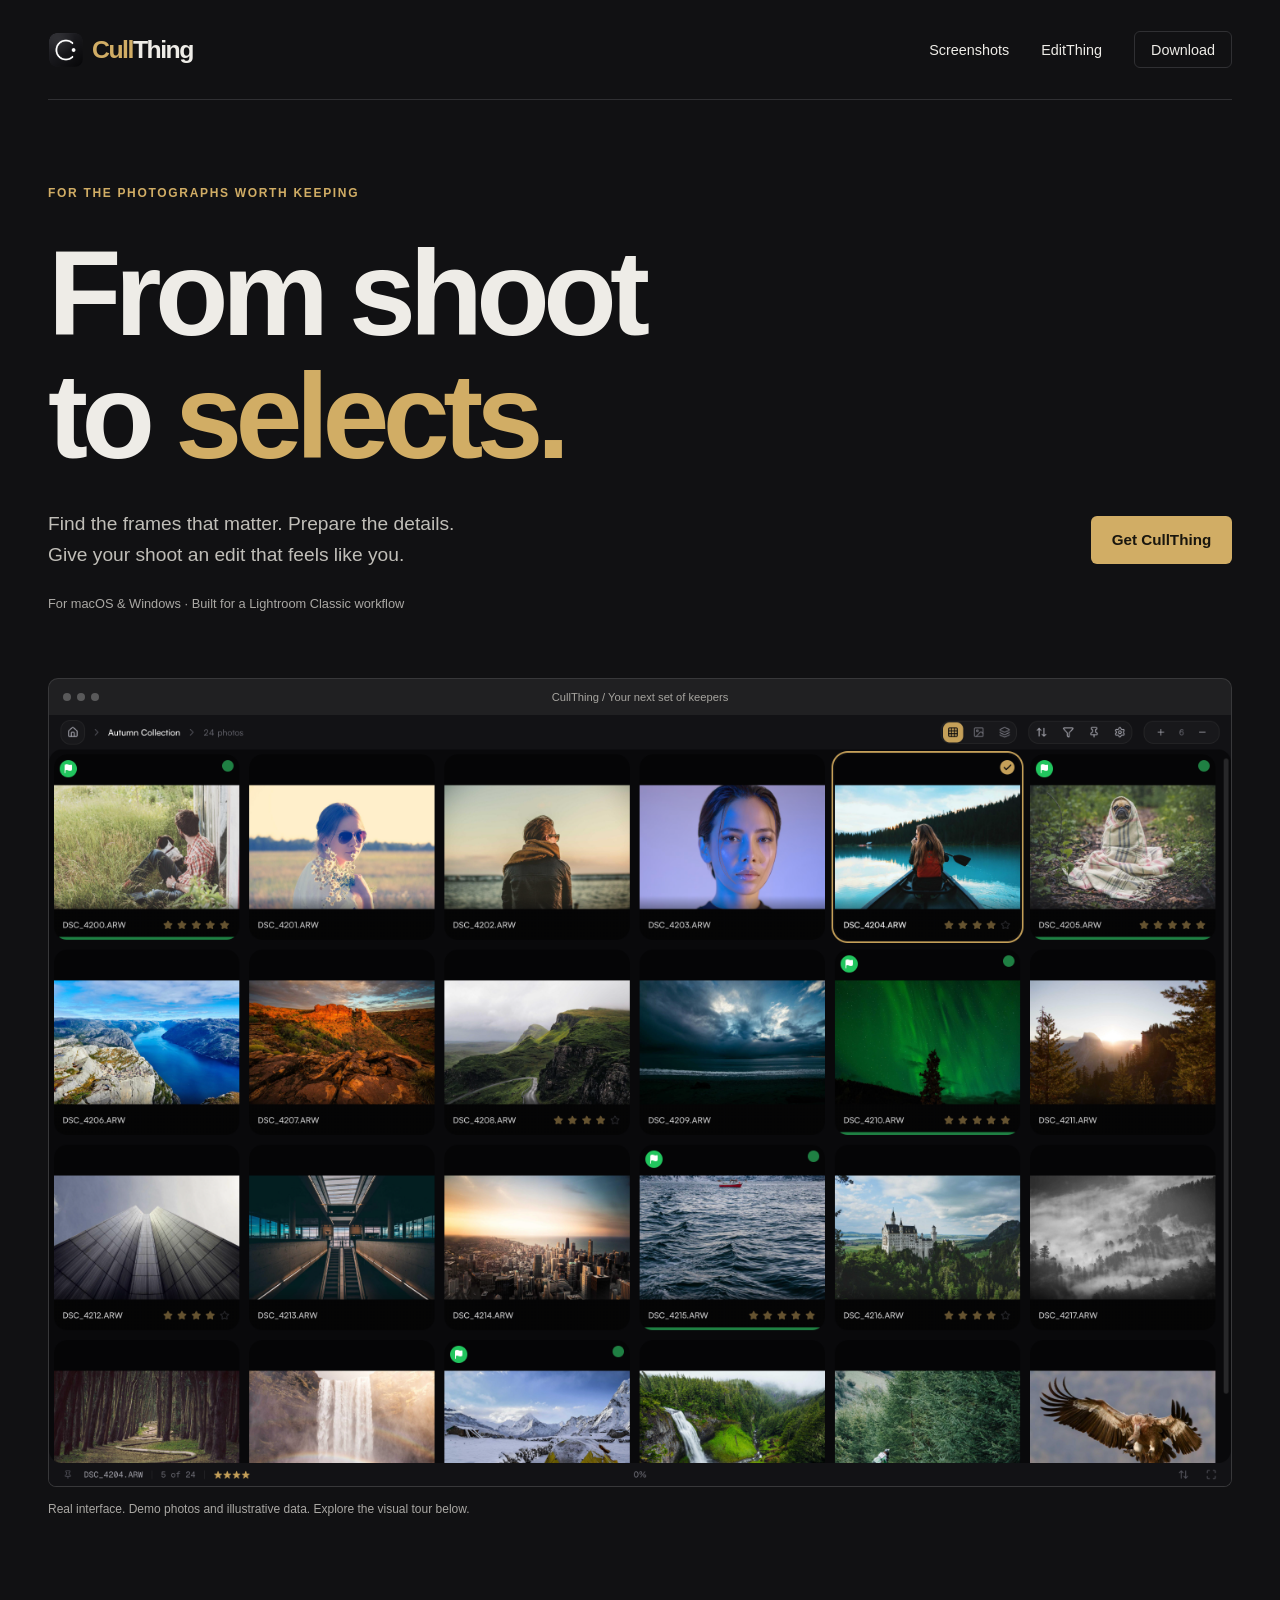
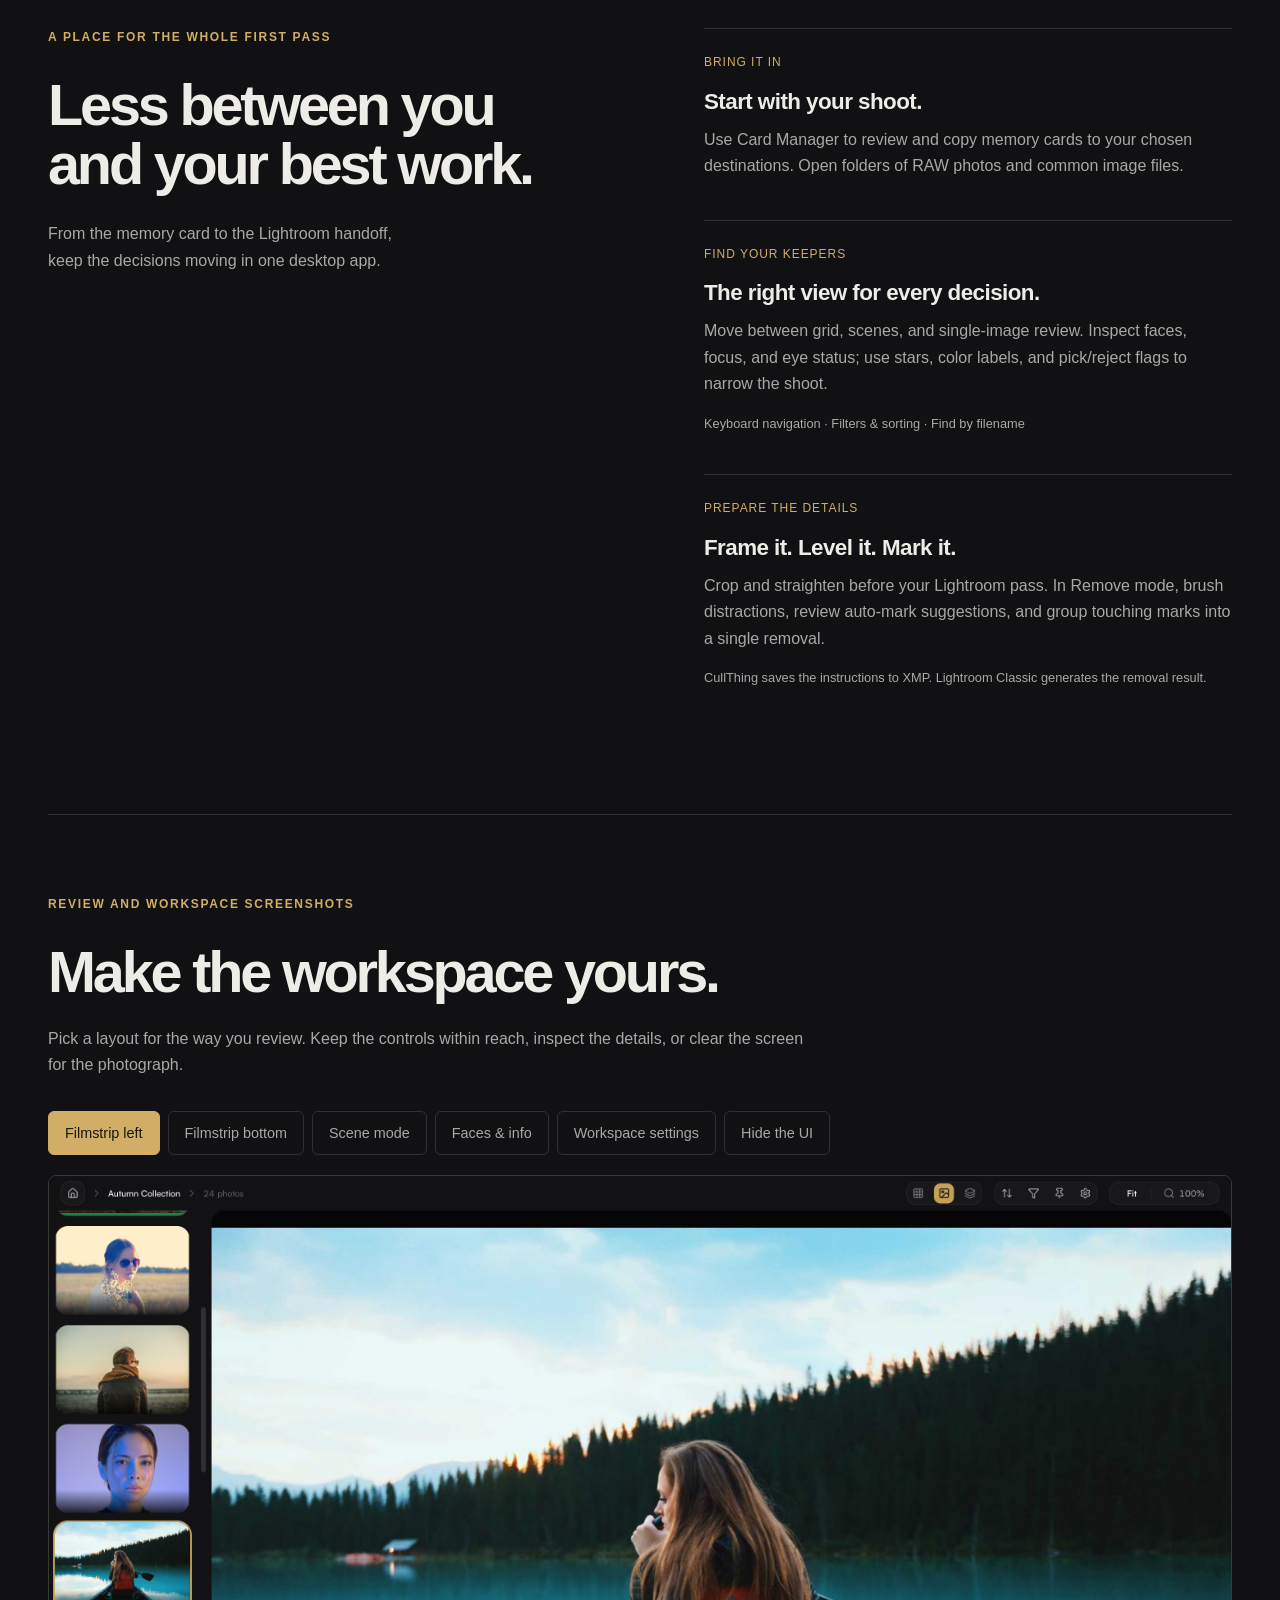
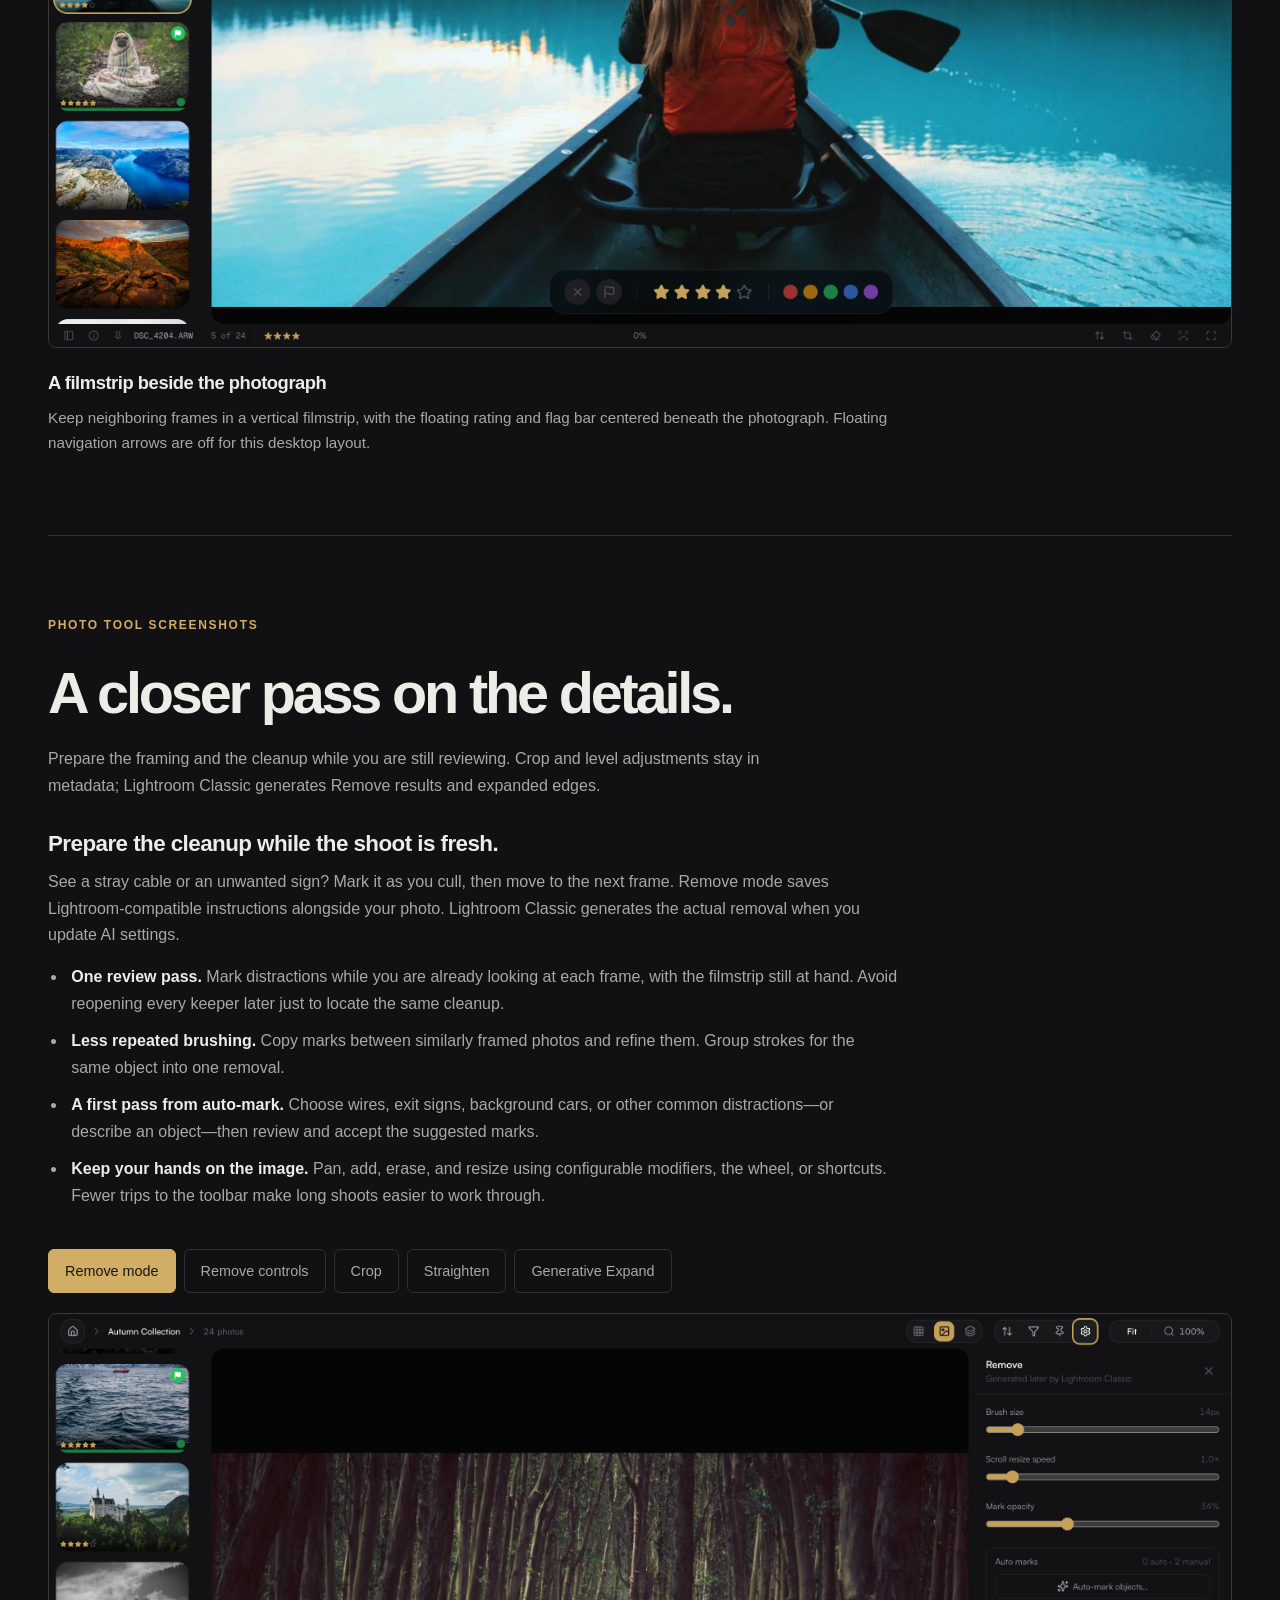
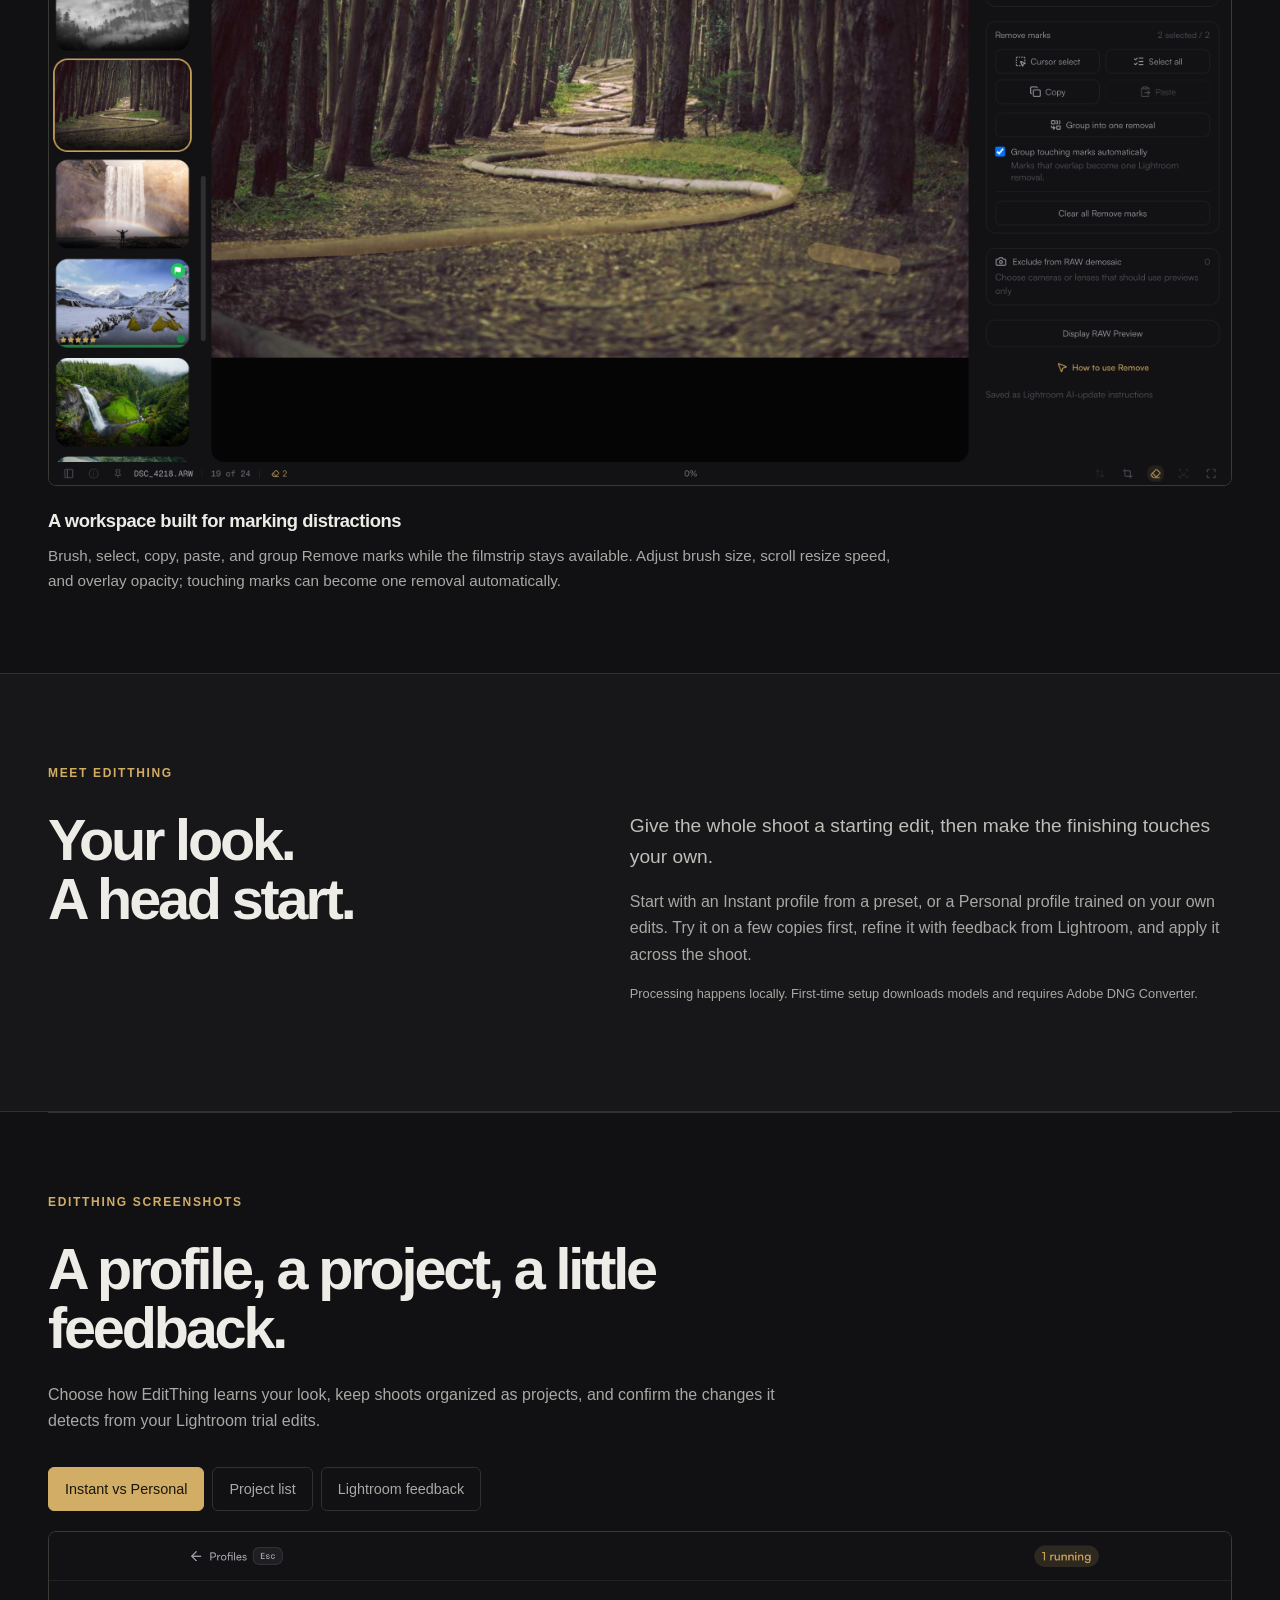
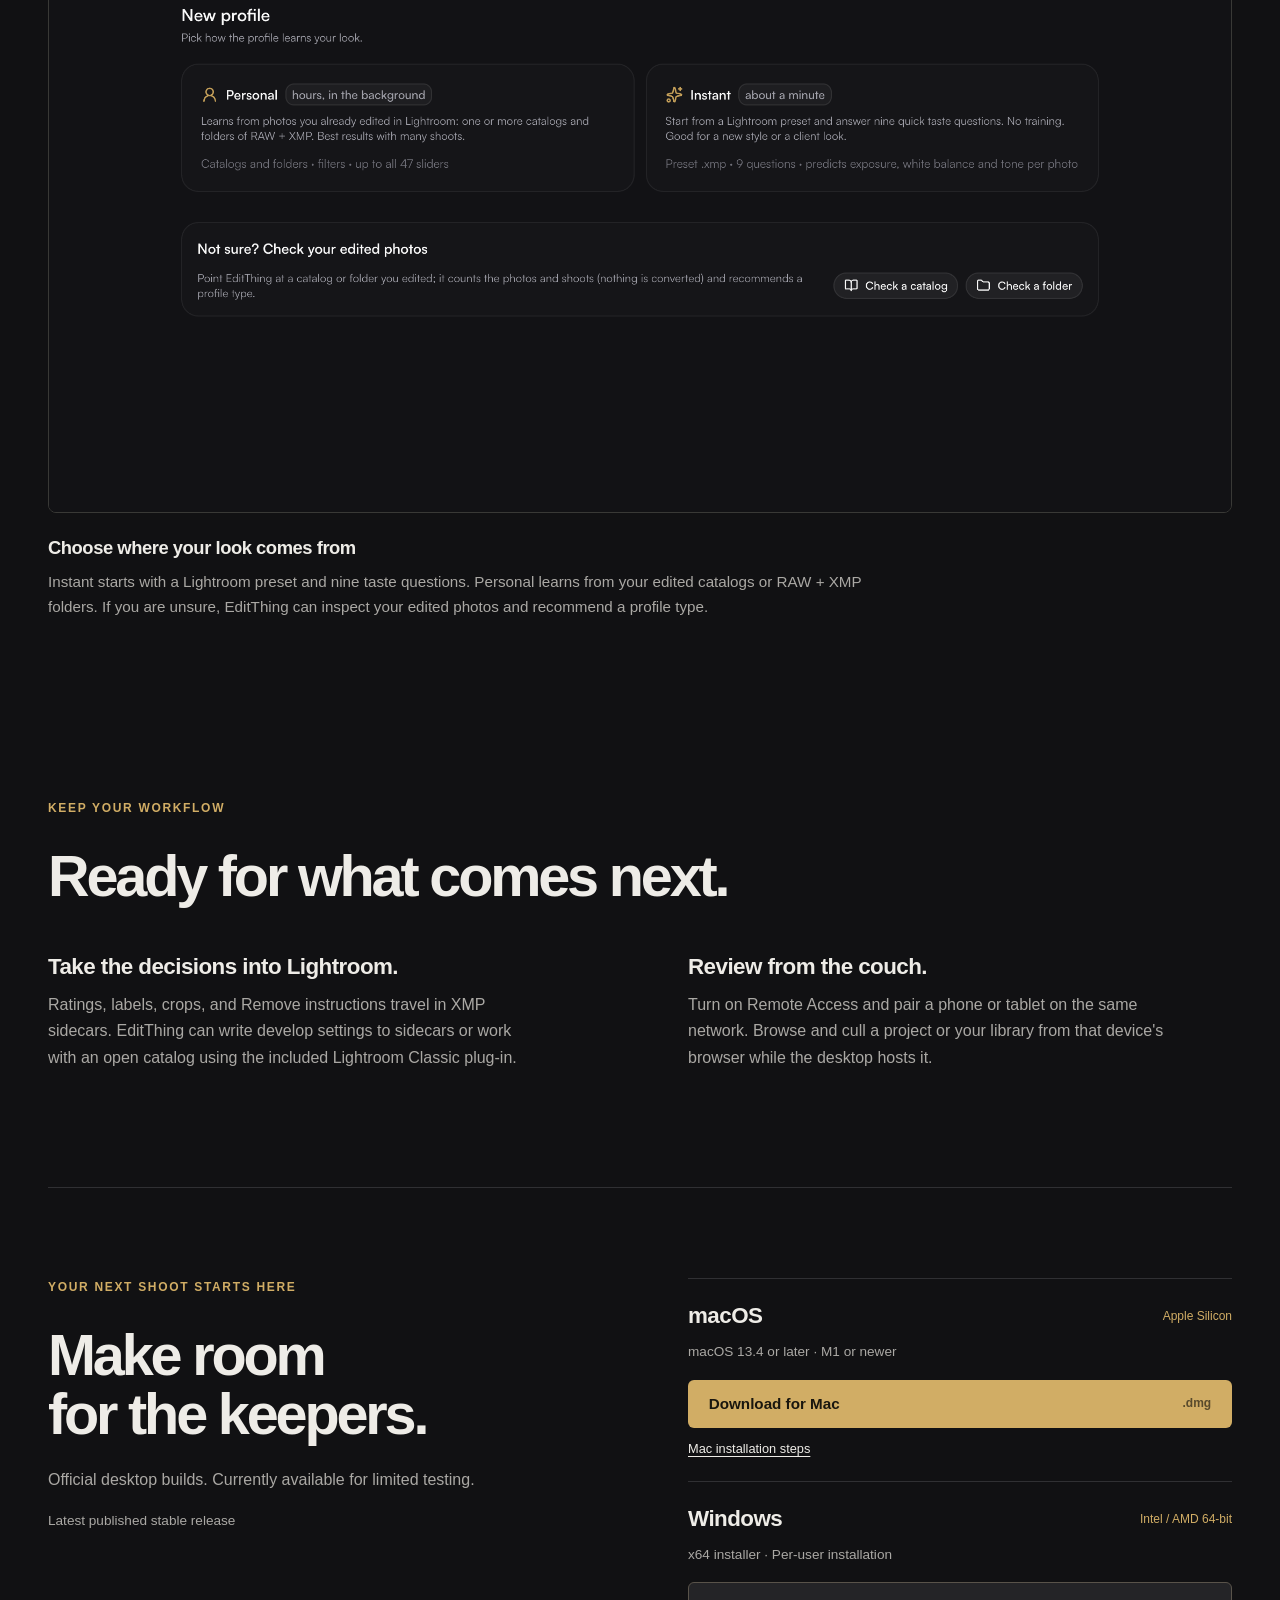
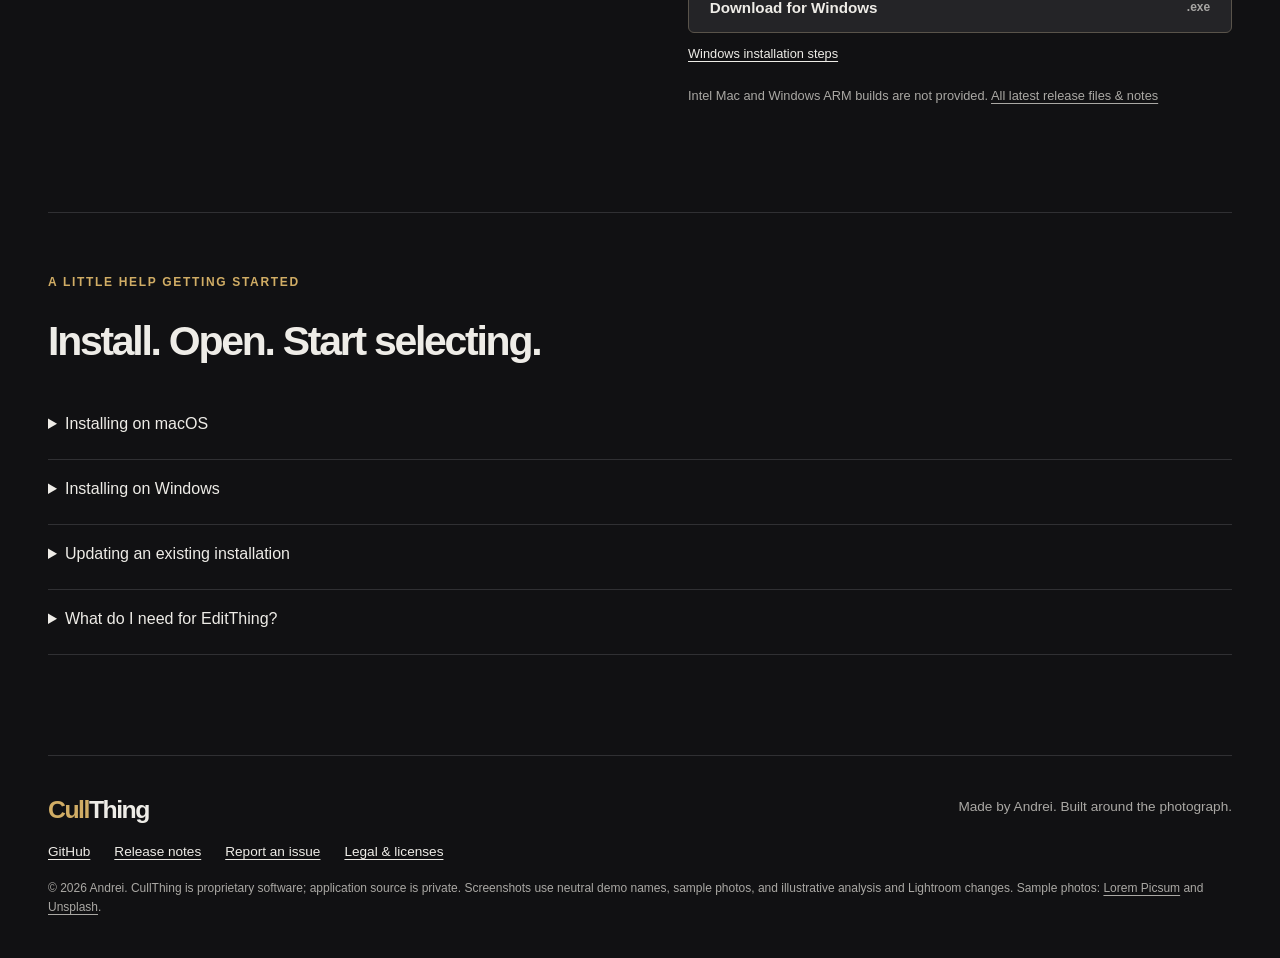
==== commit 7b302c9f: "Polish desktop showcase and add verified Mac install helper" ====
--- a/docs/index.html
+++ b/docs/index.html
@@ -21,7 +21,7 @@
     />
     <meta
       property="og:image"
-      content="https://andrei930.github.io/cullthing-releases/assets/cullthing-grid-varied.png"
+      content="https://andrei930.github.io/cullthing-releases/assets/cullthing-grid-desktop.png"
     />
     <link
       rel="canonical"
@@ -37,8 +37,8 @@
       <a class="brand" href="./" aria-label="CullThing home"
         ><img
           src="assets/cullthing-icon.png"
-          width="256"
-          height="256"
+          width="36"
+          height="36"
           alt=""
         /><span><span class="gold">Cull</span>Thing</span></a
       >
@@ -63,7 +63,7 @@
           <a class="button primary" href="#download">Get CullThing</a>
         </div>
         <p class="platform-note">
-          For macOS & Windows · Built for a Lightroom Classic workflow
+          For macOS &amp; Windows · Built for a Lightroom Classic workflow
         </p>
       </section>
       <figure class="hero-shot wrap">
@@ -71,17 +71,14 @@
           <span></span><span></span><span></span
           ><b>CullThing / Your next set of keepers</b>
         </div>
-        <a
-          href="assets/cullthing-grid-varied.png"
-          aria-label="View the full CullThing screenshot"
-          ><img
-            class="app-shot"
-            src="assets/cullthing-grid-varied.png"
-            alt="CullThing's grid view displaying sample photos, with a selected frame and keyboard-friendly review controls"
-            width="2880"
-            height="1880"
-            fetchpriority="high"
-        /></a>
+        <img
+          class="app-shot"
+          src="assets/cullthing-grid-desktop.png"
+          alt="CullThing's grid view displaying sample photos, with a selected frame and keyboard-friendly review controls"
+          width="2882"
+          height="1880"
+          fetchpriority="high"
+        />
         <figcaption>
           Real interface. Demo photos and illustrative data. Explore the visual
           tour below.
@@ -120,7 +117,7 @@
               flags to narrow the shoot.
             </p>
             <p class="detail">
-              Keyboard navigation · Filters & sorting · Find by filename
+              Keyboard navigation · Filters &amp; sorting · Find by filename
             </p>
           </article>
           <article>
@@ -149,11 +146,11 @@
           Pick a layout for the way you review. Keep the controls within reach,
           inspect the details, or clear the screen for the photograph.
         </p>
-        <div class="screenshot-gallery" data-gallery>
+        <div class="screenshot-gallery" data-gallery="">
           <div
             class="gallery-tabs"
             aria-label="Review and workspace screenshots"
-            hidden
+            hidden=""
           >
             <button
               type="button"
@@ -196,51 +193,44 @@
           <figure
             id="review-tour-panel-0"
             class="gallery-panel"
-            data-gallery-panel
-          >
-            <a
-              class="gallery-image-link"
-              href="assets/review-filmstrip-left-varied.png"
-              aria-label="View full screenshot: A filmstrip beside the photograph"
-              ><img
-                src="assets/review-filmstrip-left-varied.png"
+            data-gallery-panel=""
+          >
+            <div class="gallery-image-frame">
+              <img
+                src="assets/review-filmstrip-left-desktop.png"
                 width="2880"
                 height="1880"
                 loading="lazy"
                 decoding="async"
                 alt="A filmstrip beside the photograph"
-            /></a>
+              />
+            </div>
             <figcaption>
               <div>
                 <h3>A filmstrip beside the photograph</h3>
                 <p>
                   Keep neighboring frames in a vertical filmstrip, with the
-                  floating rating and flag bar and separate navigation buttons
-                  within reach.
-                </p>
-              </div>
-              <a href="assets/review-filmstrip-left-varied.png"
-                >View full screenshot</a
-              >
+                  floating rating and flag bar centered beneath the photograph.
+                  Floating navigation arrows are off for this desktop layout.
+                </p>
+              </div>
             </figcaption>
           </figure>
           <figure
             id="review-tour-panel-1"
             class="gallery-panel"
-            data-gallery-panel
-          >
-            <a
-              class="gallery-image-link"
-              href="assets/review-filmstrip-bottom-varied.png"
-              aria-label="View full screenshot: A filmstrip below the photograph"
-              ><img
-                src="assets/review-filmstrip-bottom-varied.png"
-                width="2880"
+            data-gallery-panel=""
+          >
+            <div class="gallery-image-frame">
+              <img
+                src="assets/review-filmstrip-bottom-desktop.png"
+                width="2882"
                 height="1880"
                 loading="lazy"
                 decoding="async"
                 alt="A filmstrip below the photograph"
-            /></a>
+              />
+            </div>
             <figcaption>
               <div>
                 <h3>A filmstrip below the photograph</h3>
@@ -250,28 +240,23 @@
                   image clear.
                 </p>
               </div>
-              <a href="assets/review-filmstrip-bottom-varied.png"
-                >View full screenshot</a
-              >
             </figcaption>
           </figure>
           <figure
             id="review-tour-panel-2"
             class="gallery-panel"
-            data-gallery-panel
-          >
-            <a
-              class="gallery-image-link"
-              href="assets/review-scenes-varied.png"
-              aria-label="View full screenshot: Review one scene at a time"
-              ><img
-                src="assets/review-scenes-varied.png"
+            data-gallery-panel=""
+          >
+            <div class="gallery-image-frame">
+              <img
+                src="assets/review-scenes-desktop.png"
                 width="2880"
                 height="1880"
                 loading="lazy"
                 decoding="async"
                 alt="Review one scene at a time"
-            /></a>
+              />
+            </div>
             <figcaption>
               <div>
                 <h3>Review one scene at a time</h3>
@@ -281,26 +266,23 @@
                   between moments without losing your place.
                 </p>
               </div>
-              <a href="assets/review-scenes-varied.png">View full screenshot</a>
             </figcaption>
           </figure>
           <figure
             id="review-tour-panel-3"
             class="gallery-panel"
-            data-gallery-panel
-          >
-            <a
-              class="gallery-image-link"
-              href="assets/review-faces-info-varied.png"
-              aria-label="View full screenshot: Faces, focus, eyes, and the shot details"
-              ><img
-                src="assets/review-faces-info-varied.png"
+            data-gallery-panel=""
+          >
+            <div class="gallery-image-frame">
+              <img
+                src="assets/review-faces-info-desktop.png"
                 width="2880"
                 height="1880"
                 loading="lazy"
                 decoding="async"
                 alt="Faces, focus, eyes, and the shot details"
-            /></a>
+              />
+            </div>
             <figcaption>
               <div>
                 <h3>Faces, focus, eyes, and the shot details</h3>
@@ -311,59 +293,50 @@
                   information. Eye status appears after Analyze Eyes.
                 </p>
               </div>
-              <a href="assets/review-faces-info-varied.png"
-                >View full screenshot</a
-              >
             </figcaption>
           </figure>
           <figure
             id="review-tour-panel-4"
             class="gallery-panel"
-            data-gallery-panel
-          >
-            <a
-              class="gallery-image-link"
-              href="assets/workspace-settings-varied.png"
-              aria-label="View full screenshot: Put each panel where it works for you"
-              ><img
-                src="assets/workspace-settings-varied.png"
+            data-gallery-panel=""
+          >
+            <div class="gallery-image-frame">
+              <img
+                src="assets/workspace-settings-desktop.png"
                 width="2880"
                 height="1880"
                 loading="lazy"
                 decoding="async"
                 alt="Put each panel where it works for you"
-            /></a>
+              />
+            </div>
             <figcaption>
               <div>
                 <h3>Put each panel where it works for you</h3>
                 <p>
                   Dock the filmstrip left, right, or along the bottom. Move the
-                  scene navigator, face panel, and info panel to either side;
-                  show or hide floating action and navigation controls.
-                </p>
-              </div>
-              <a href="assets/workspace-settings-varied.png"
-                >View full screenshot</a
-              >
+                  scene navigator, face panel, and info panel to either side.
+                  Center the floating action bar or hide it; navigation arrows
+                  can be enabled when using a tablet.
+                </p>
+              </div>
             </figcaption>
           </figure>
           <figure
             id="review-tour-panel-5"
             class="gallery-panel"
-            data-gallery-panel
-          >
-            <a
-              class="gallery-image-link"
-              href="assets/review-clean.png"
-              aria-label="View full screenshot: Let the photograph fill the view"
-              ><img
+            data-gallery-panel=""
+          >
+            <div class="gallery-image-frame">
+              <img
                 src="assets/review-clean.png"
                 width="2880"
                 height="1880"
                 loading="lazy"
                 decoding="async"
                 alt="Let the photograph fill the view"
-            /></a>
+              />
+            </div>
             <figcaption>
               <div>
                 <h3>Let the photograph fill the view</h3>
@@ -373,7 +346,6 @@
                   also auto-hide and reappear at the screen edge.
                 </p>
               </div>
-              <a href="assets/review-clean.png">View full screenshot</a>
             </figcaption>
           </figure>
         </div>
@@ -390,8 +362,45 @@
           Crop and level adjustments stay in metadata; Lightroom Classic
           generates Remove results and expanded edges.
         </p>
-        <div class="screenshot-gallery" data-gallery>
-          <div class="gallery-tabs" aria-label="Photo tool screenshots" hidden>
+        <div class="remove-benefits">
+          <h3>Prepare the cleanup while the shoot is fresh.</h3>
+          <p>
+            See a stray cable or an unwanted sign? Mark it as you cull, then
+            move to the next frame. Remove mode saves Lightroom-compatible
+            instructions alongside your photo. Lightroom Classic generates the
+            actual removal when you update AI settings.
+          </p>
+          <ul>
+            <li>
+              <strong>One review pass.</strong> Mark distractions while you are
+              already looking at each frame, with the filmstrip still at hand.
+              Avoid reopening every keeper later just to locate the same
+              cleanup.
+            </li>
+            <li>
+              <strong>Less repeated brushing.</strong> Copy marks between
+              similarly framed photos and refine them. Group strokes for the
+              same object into one removal.
+            </li>
+            <li>
+              <strong>A first pass from auto-mark.</strong> Choose wires, exit
+              signs, background cars, or other common distractions—or describe
+              an object—then review and accept the suggested marks.
+            </li>
+            <li>
+              <strong>Keep your hands on the image.</strong> Pan, add, erase,
+              and resize using configurable modifiers, the wheel, or shortcuts.
+              Fewer trips to the toolbar make long shoots easier to work
+              through.
+            </li>
+          </ul>
+        </div>
+        <div class="screenshot-gallery" data-gallery="">
+          <div
+            class="gallery-tabs"
+            aria-label="Photo tool screenshots"
+            hidden=""
+          >
             <button
               type="button"
               id="tools-tour-tab-0"
@@ -427,20 +436,18 @@
           <figure
             id="tools-tour-panel-0"
             class="gallery-panel"
-            data-gallery-panel
-          >
-            <a
-              class="gallery-image-link"
-              href="assets/remove-mode-varied.png"
-              aria-label="View full screenshot: A workspace built for marking distractions"
-              ><img
-                src="assets/remove-mode-varied.png"
-                width="2880"
+            data-gallery-panel=""
+          >
+            <div class="gallery-image-frame">
+              <img
+                src="assets/remove-mode-desktop.png"
+                width="2882"
                 height="1880"
                 loading="lazy"
                 decoding="async"
                 alt="A workspace built for marking distractions"
-            /></a>
+              />
+            </div>
             <figcaption>
               <div>
                 <h3>A workspace built for marking distractions</h3>
@@ -451,26 +458,23 @@
                   removal automatically.
                 </p>
               </div>
-              <a href="assets/remove-mode-varied.png">View full screenshot</a>
             </figcaption>
           </figure>
           <figure
             id="tools-tour-panel-1"
             class="gallery-panel"
-            data-gallery-panel
-          >
-            <a
-              class="gallery-image-link"
-              href="assets/remove-controls-varied.png"
-              aria-label="View full screenshot: Pan, brush, and erase without hunting for tools"
-              ><img
-                src="assets/remove-controls-varied.png"
-                width="2880"
+            data-gallery-panel=""
+          >
+            <div class="gallery-image-frame">
+              <img
+                src="assets/remove-controls-desktop.png"
+                width="2882"
                 height="1880"
                 loading="lazy"
                 decoding="async"
                 alt="Pan, brush, and erase without hunting for tools"
-            /></a>
+              />
+            </div>
             <figcaption>
               <div>
                 <h3>Pan, brush, and erase without hunting for tools</h3>
@@ -481,28 +485,23 @@
                   selection and grouping; modifiers are configurable.
                 </p>
               </div>
-              <a href="assets/remove-controls-varied.png"
-                >View full screenshot</a
-              >
             </figcaption>
           </figure>
           <figure
             id="tools-tour-panel-2"
             class="gallery-panel"
-            data-gallery-panel
-          >
-            <a
-              class="gallery-image-link"
-              href="assets/crop-mode-varied.png"
-              aria-label="View full screenshot: Frame the shot before the handoff"
-              ><img
-                src="assets/crop-mode-varied.png"
+            data-gallery-panel=""
+          >
+            <div class="gallery-image-frame">
+              <img
+                src="assets/crop-mode-desktop.png"
                 width="2880"
                 height="1880"
                 loading="lazy"
                 decoding="async"
                 alt="Frame the shot before the handoff"
-            /></a>
+              />
+            </div>
             <figcaption>
               <div>
                 <h3>Frame the shot before the handoff</h3>
@@ -512,26 +511,23 @@
                   to XMP without replacing the original photo.
                 </p>
               </div>
-              <a href="assets/crop-mode-varied.png">View full screenshot</a>
             </figcaption>
           </figure>
           <figure
             id="tools-tour-panel-3"
             class="gallery-panel"
-            data-gallery-panel
-          >
-            <a
-              class="gallery-image-link"
-              href="assets/straighten-mode-varied.png"
-              aria-label="View full screenshot: Level the frame with room to fine-tune"
-              ><img
-                src="assets/straighten-mode-varied.png"
-                width="2880"
+            data-gallery-panel=""
+          >
+            <div class="gallery-image-frame">
+              <img
+                src="assets/straighten-mode-desktop.png"
+                width="2882"
                 height="1880"
                 loading="lazy"
                 decoding="async"
                 alt="Level the frame with room to fine-tune"
-            /></a>
+              />
+            </div>
             <figcaption>
               <div>
                 <h3>Level the frame with room to fine-tune</h3>
@@ -542,28 +538,23 @@
                   rotated photo.
                 </p>
               </div>
-              <a href="assets/straighten-mode-varied.png"
-                >View full screenshot</a
-              >
             </figcaption>
           </figure>
           <figure
             id="tools-tour-panel-4"
             class="gallery-panel"
-            data-gallery-panel
-          >
-            <a
-              class="gallery-image-link"
-              href="assets/generative-expand-varied.png"
-              aria-label="View full screenshot: Give the photograph more room"
-              ><img
-                src="assets/generative-expand-varied.png"
-                width="2882"
+            data-gallery-panel=""
+          >
+            <div class="gallery-image-frame">
+              <img
+                src="assets/generative-expand-desktop.png"
+                width="2880"
                 height="1880"
                 loading="lazy"
                 decoding="async"
                 alt="Give the photograph more room"
-            /></a>
+              />
+            </div>
             <figcaption>
               <div>
                 <h3>Give the photograph more room</h3>
@@ -574,9 +565,6 @@
                   white border shown here is the area awaiting generation.
                 </p>
               </div>
-              <a href="assets/generative-expand-varied.png"
-                >View full screenshot</a
-              >
             </figcaption>
           </figure>
         </div>
@@ -621,8 +609,12 @@
           projects, and confirm the changes it detects from your Lightroom trial
           edits.
         </p>
-        <div class="screenshot-gallery" data-gallery>
-          <div class="gallery-tabs" aria-label="EditThing screenshots" hidden>
+        <div class="screenshot-gallery" data-gallery="">
+          <div
+            class="gallery-tabs"
+            aria-label="EditThing screenshots"
+            hidden=""
+          >
             <button
               type="button"
               id="edit-tour-tab-0"
@@ -646,20 +638,18 @@
           <figure
             id="edit-tour-panel-0"
             class="gallery-panel"
-            data-gallery-panel
-          >
-            <a
-              class="gallery-image-link"
-              href="assets/editthing-profile-choices.png"
-              aria-label="View full screenshot: Choose where your look comes from"
-              ><img
+            data-gallery-panel=""
+          >
+            <div class="gallery-image-frame">
+              <img
                 src="assets/editthing-profile-choices.png"
                 width="2200"
                 height="1080"
                 loading="lazy"
                 decoding="async"
                 alt="Choose where your look comes from"
-            /></a>
+              />
+            </div>
             <figcaption>
               <div>
                 <h3>Choose where your look comes from</h3>
@@ -670,28 +660,23 @@
                   edited photos and recommend a profile type.
                 </p>
               </div>
-              <a href="assets/editthing-profile-choices.png"
-                >View full screenshot</a
-              >
             </figcaption>
           </figure>
           <figure
             id="edit-tour-panel-1"
             class="gallery-panel"
-            data-gallery-panel
-          >
-            <a
-              class="gallery-image-link"
-              href="assets/editthing-projects.png"
-              aria-label="View full screenshot: Keep each shoot and its progress together"
-              ><img
+            data-gallery-panel=""
+          >
+            <div class="gallery-image-frame">
+              <img
                 src="assets/editthing-projects.png"
                 width="2200"
                 height="1520"
                 loading="lazy"
                 decoding="async"
                 alt="Keep each shoot and its progress together"
-            /></a>
+              />
+            </div>
             <figcaption>
               <div>
                 <h3>Keep each shoot and its progress together</h3>
@@ -701,26 +686,23 @@
                   pause and resume work when you need to.
                 </p>
               </div>
-              <a href="assets/editthing-projects.png">View full screenshot</a>
             </figcaption>
           </figure>
           <figure
             id="edit-tour-panel-2"
             class="gallery-panel"
-            data-gallery-panel
-          >
-            <a
-              class="gallery-image-link"
-              href="assets/editthing-lightroom-feedback-varied.png"
-              aria-label="View full screenshot: Edit in Lightroom. Confirm what EditThing finds."
-              ><img
+            data-gallery-panel=""
+          >
+            <div class="gallery-image-frame">
+              <img
                 src="assets/editthing-lightroom-feedback-varied.png"
                 width="1100"
                 height="900"
                 loading="lazy"
                 decoding="async"
                 alt="Edit in Lightroom. Confirm what EditThing finds."
-            /></a>
+              />
+            </div>
             <figcaption>
               <div>
                 <h3>Edit in Lightroom. Confirm what EditThing finds.</h3>
@@ -733,9 +715,6 @@
                   screen uses illustrative demo changes.
                 </p>
               </div>
-              <a href="assets/editthing-lightroom-feedback-varied.png"
-                >View full screenshot</a
-              >
             </figcaption>
           </figure>
         </div>
@@ -773,7 +752,7 @@
           <p>
             Official desktop builds. Currently available for limited testing.
           </p>
-          <p class="release-note" data-release-note>
+          <p class="release-note" data-release-note="">
             Latest published stable release
           </p>
         </div>
@@ -812,7 +791,7 @@
             Intel Mac and Windows ARM builds are not provided.
             <a
               href="https://github.com/andrei930/cullthing-releases/releases/latest"
-              >All latest release files & notes</a
+              >All latest release files &amp; notes</a
             >
           </p>
         </div>
@@ -827,6 +806,42 @@
               Current test builds are ad-hoc signed and are not yet notarized by
               Apple.
             </p>
+            <h3>Quick install with Terminal</h3>
+            <p>
+              Quit CullThing, open <strong>Terminal</strong>, paste this
+              command, and press <strong>Return</strong>:
+            </p>
+            <div class="install-command">
+              <pre><code id="mac-install-command">curl -fsSL https://raw.githubusercontent.com/andrei930/cullthing-releases/main/install-macos.sh | /bin/bash</code></pre>
+              <button type="button" data-copy-install="" hidden="">
+                Copy command
+              </button>
+            </div>
+            <p
+              class="copy-status"
+              data-copy-status=""
+              role="status"
+              aria-live="polite"
+            ></p>
+            <p>
+              The helper downloads the latest stable Apple Silicon build, checks
+              its SHA-256 checksum against GitHub's release metadata, verifies
+              the app bundle, and installs and opens it. It removes quarantine
+              <strong>only from the verified CullThing copy</strong>, so there
+              is no separate <code>xattr</code> command to type. This is an
+              explicit override for the current unnotarized test build.
+            </p>
+            <p>
+              Run without <code>sudo</code>. It installs in Applications, or
+              your user Applications folder if needed, and keeps photo libraries
+              and settings.
+              <a
+                href="https://github.com/andrei930/cullthing-releases/blob/main/install-macos.sh"
+                >Read the installer script</a
+              >
+              before running it.
+            </p>
+            <h3>Or install the DMG manually</h3>
             <ol>
               <li>
                 Open the <strong>.dmg</strong>, drag
@@ -838,7 +853,7 @@
                 <strong>Done</strong>.
               </li>
               <li>
-                Go to <strong>System Settings → Privacy & Security</strong>,
+                Go to <strong>System Settings → Privacy &amp; Security</strong>,
                 scroll to Security, and choose <strong>Open Anyway</strong> for
                 CullThing. Authenticate and confirm <strong>Open</strong>.
               </li>
@@ -849,7 +864,7 @@
               after the blocked launch.
               <a
                 href="https://github.com/andrei930/cullthing-releases#installing-on-macos"
-                >Full instructions & troubleshooting</a
+                >Full instructions &amp; troubleshooting</a
               >
             </p>
           </div>
@@ -924,14 +939,15 @@
           >Report an issue</a
         ><a
           href="https://github.com/andrei930/cullthing-releases/blob/main/PROPRIETARY-NOTICE.md"
-          >Legal & licenses</a
+          >Legal &amp; licenses</a
         >
       </nav>
       <p class="legal">
         © 2026 Andrei. CullThing is proprietary software; application source is
         private. Screenshots use neutral demo names, sample photos, and
         illustrative analysis and Lightroom changes. Sample photos:
-        <a href="https://picsum.photos/">Lorem Picsum</a>.
+        <a href="https://picsum.photos/">Lorem Picsum</a> and
+        <a href="https://unsplash.com">Unsplash</a>.
       </p>
     </footer>
   </body>
--- a/docs/assets/style.css
+++ b/docs/assets/style.css
@@ -88,6 +88,9 @@
   font-weight: 550;
 }
 .brand img {
+  width: 36px;
+  height: 36px;
+  flex-shrink: 0;
   border-radius: 9px;
 }
 .header nav,
@@ -205,9 +208,6 @@
   border-top: 0;
   border-radius: 0 0 8px 8px;
 }
-.hero-shot a {
-  display: block;
-}
 .hero-shot figcaption,
 .edit-shot figcaption {
   font-size: 0.75rem;
@@ -629,14 +629,14 @@
 .is-enhanced .gallery-panel {
   margin: 0;
 }
-.gallery-image-link {
+.gallery-image-frame {
   display: block;
   border: 1px solid #393936;
   border-radius: 8px;
   overflow: hidden;
   background: #111113;
 }
-.gallery-image-link img {
+.gallery-image-frame img {
   width: 100%;
   height: auto;
 }
@@ -657,11 +657,6 @@
   font-size: 0.95rem;
   margin: 0;
 }
-.gallery-panel figcaption > a {
-  flex-shrink: 0;
-  font-size: 0.85rem;
-  margin-top: 0.15rem;
-}
 .edit-overview-grid {
   display: grid;
   grid-template-columns: 1fr 1.2fr;
@@ -685,10 +680,6 @@
     display: block;
     margin-top: 1rem;
   }
-  .gallery-panel figcaption > a {
-    display: inline-block;
-    margin-top: 0.85rem;
-  }
   .gallery-panel figcaption p {
     font-size: 0.9rem;
   }
@@ -697,3 +688,55 @@
     gap: 1.5rem;
   }
 }
+
+.remove-benefits {
+  max-width: 850px;
+  margin: 0 0 2.5rem;
+  color: var(--muted);
+}
+.remove-benefits h3 {
+  color: var(--text);
+}
+.remove-benefits ul {
+  padding-left: 1.2rem;
+  line-height: 1.65;
+}
+.installation h3 {
+  font-size: 1.15rem;
+  margin: 1.5rem 0 0.75rem;
+  color: var(--text);
+}
+.install-command {
+  border: 1px solid var(--line);
+  border-radius: 8px;
+  background: var(--surface);
+  padding: 1rem;
+}
+.install-command pre {
+  margin: 0;
+  white-space: pre-wrap;
+  overflow-wrap: anywhere;
+  color: var(--text);
+  font-size: 0.85rem;
+  line-height: 1.6;
+}
+.install-command button {
+  font: inherit;
+  margin-top: 0.8rem;
+  min-height: 44px;
+  padding: 0.5rem 0.85rem;
+  border-radius: 5px;
+  border: 1px solid #79715f;
+  background: #242427;
+  color: var(--text);
+  cursor: pointer;
+}
+.install-command button:focus-visible {
+  outline: 3px solid var(--gold);
+  outline-offset: 3px;
+}
+.copy-status {
+  font-size: 0.85rem;
+  min-height: 1.5em;
+  margin: 0.5rem 0;
+}
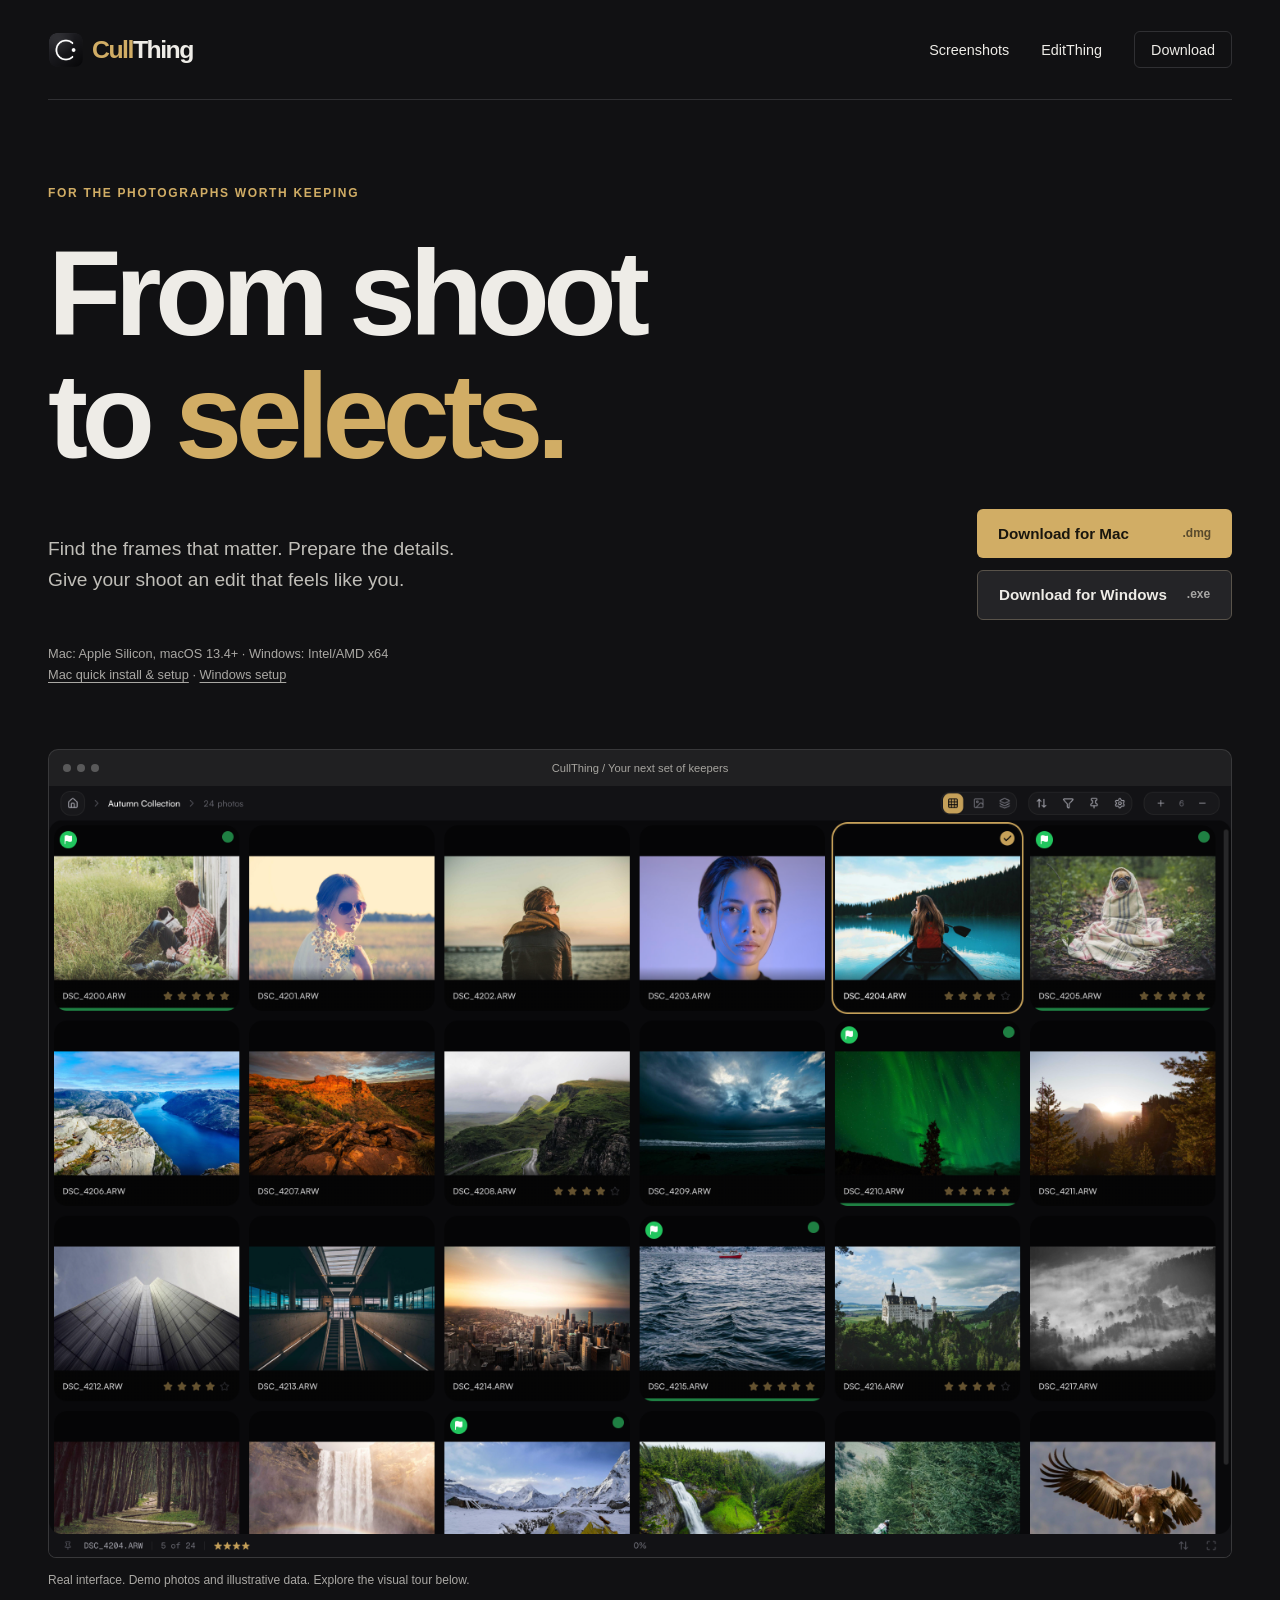
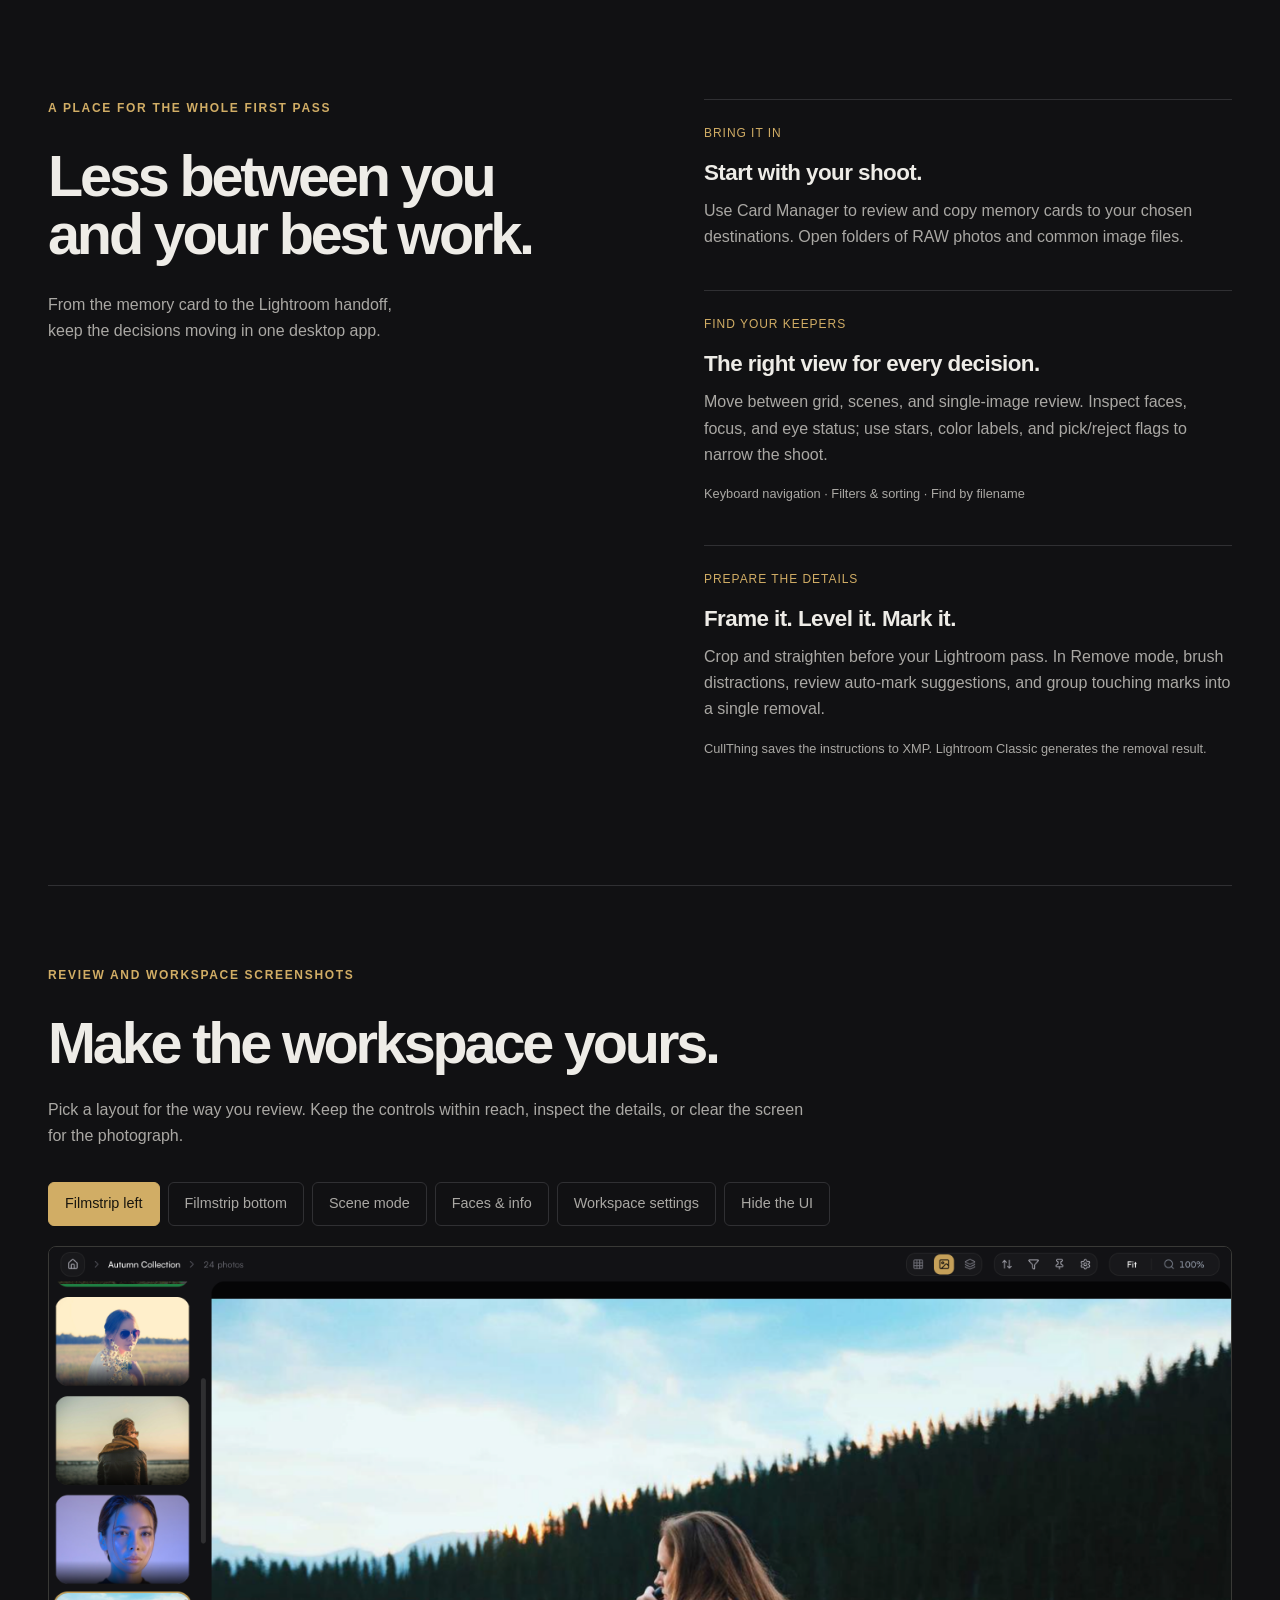
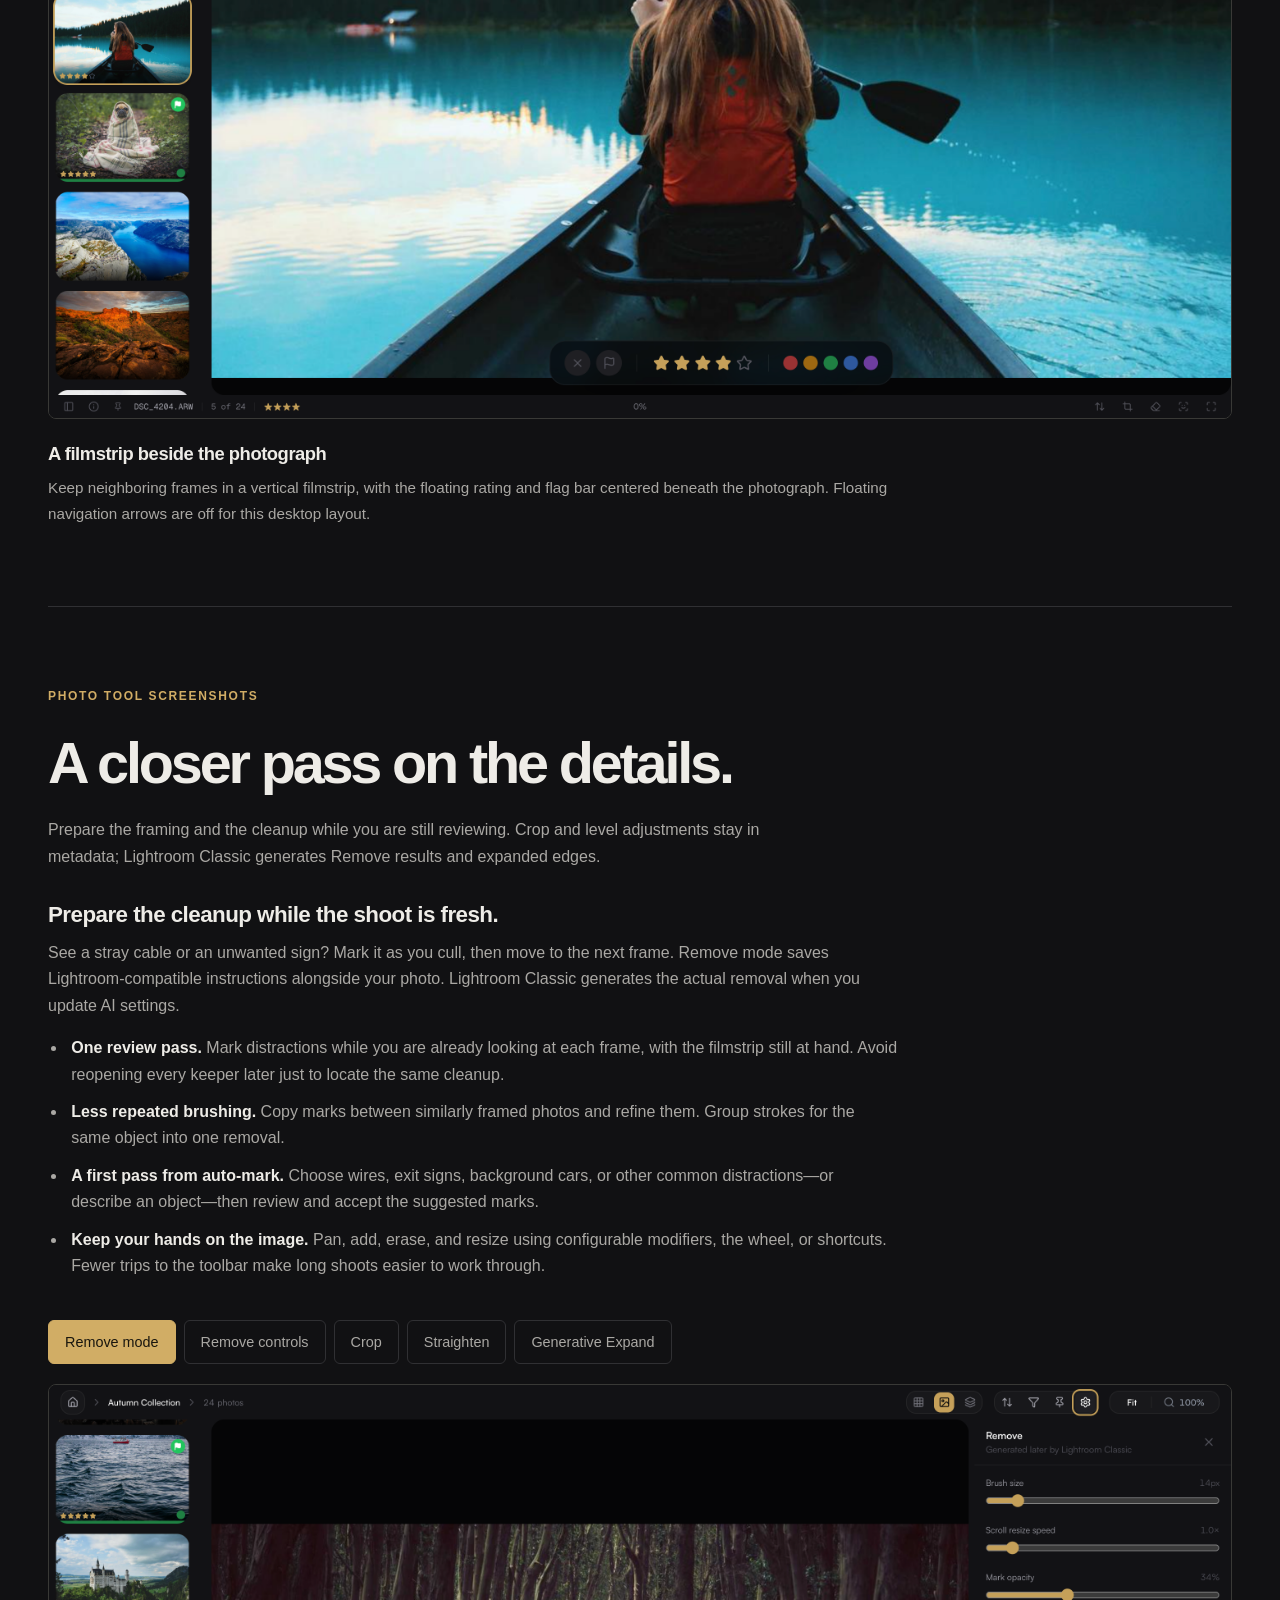
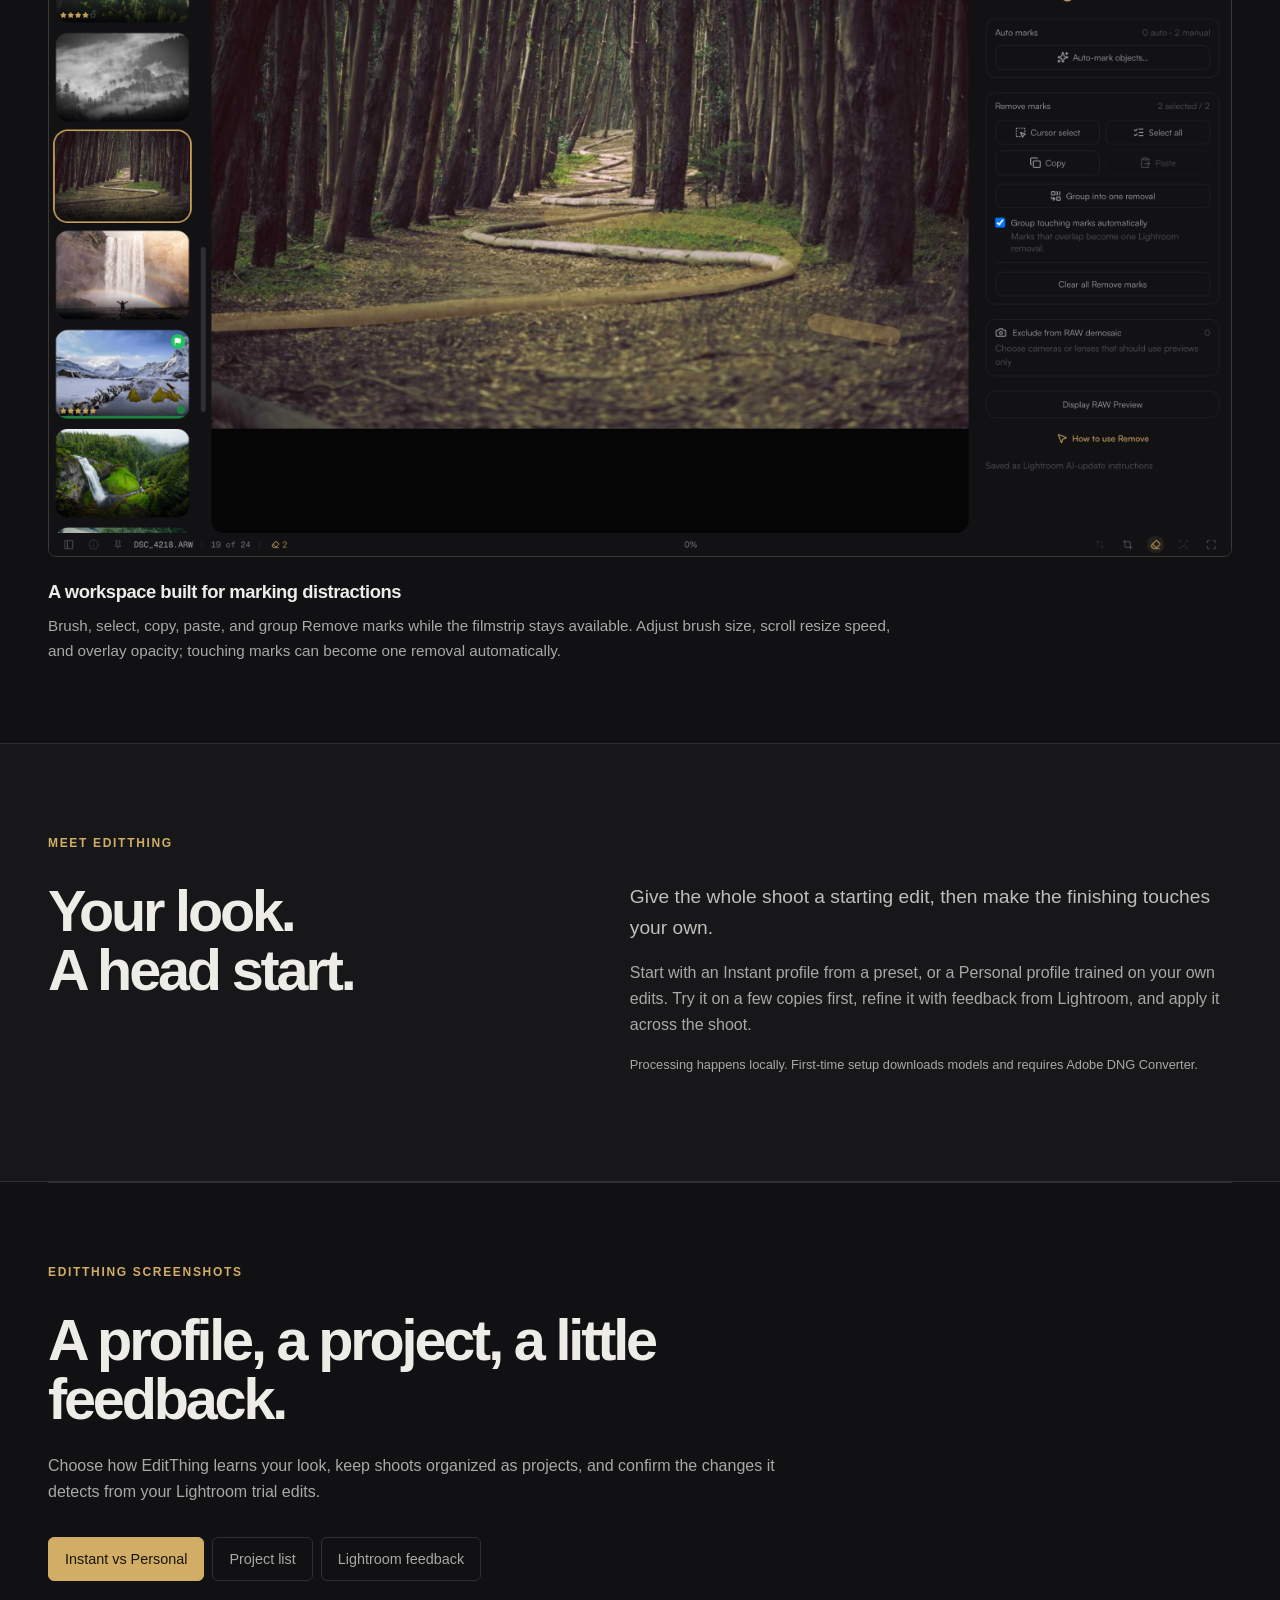
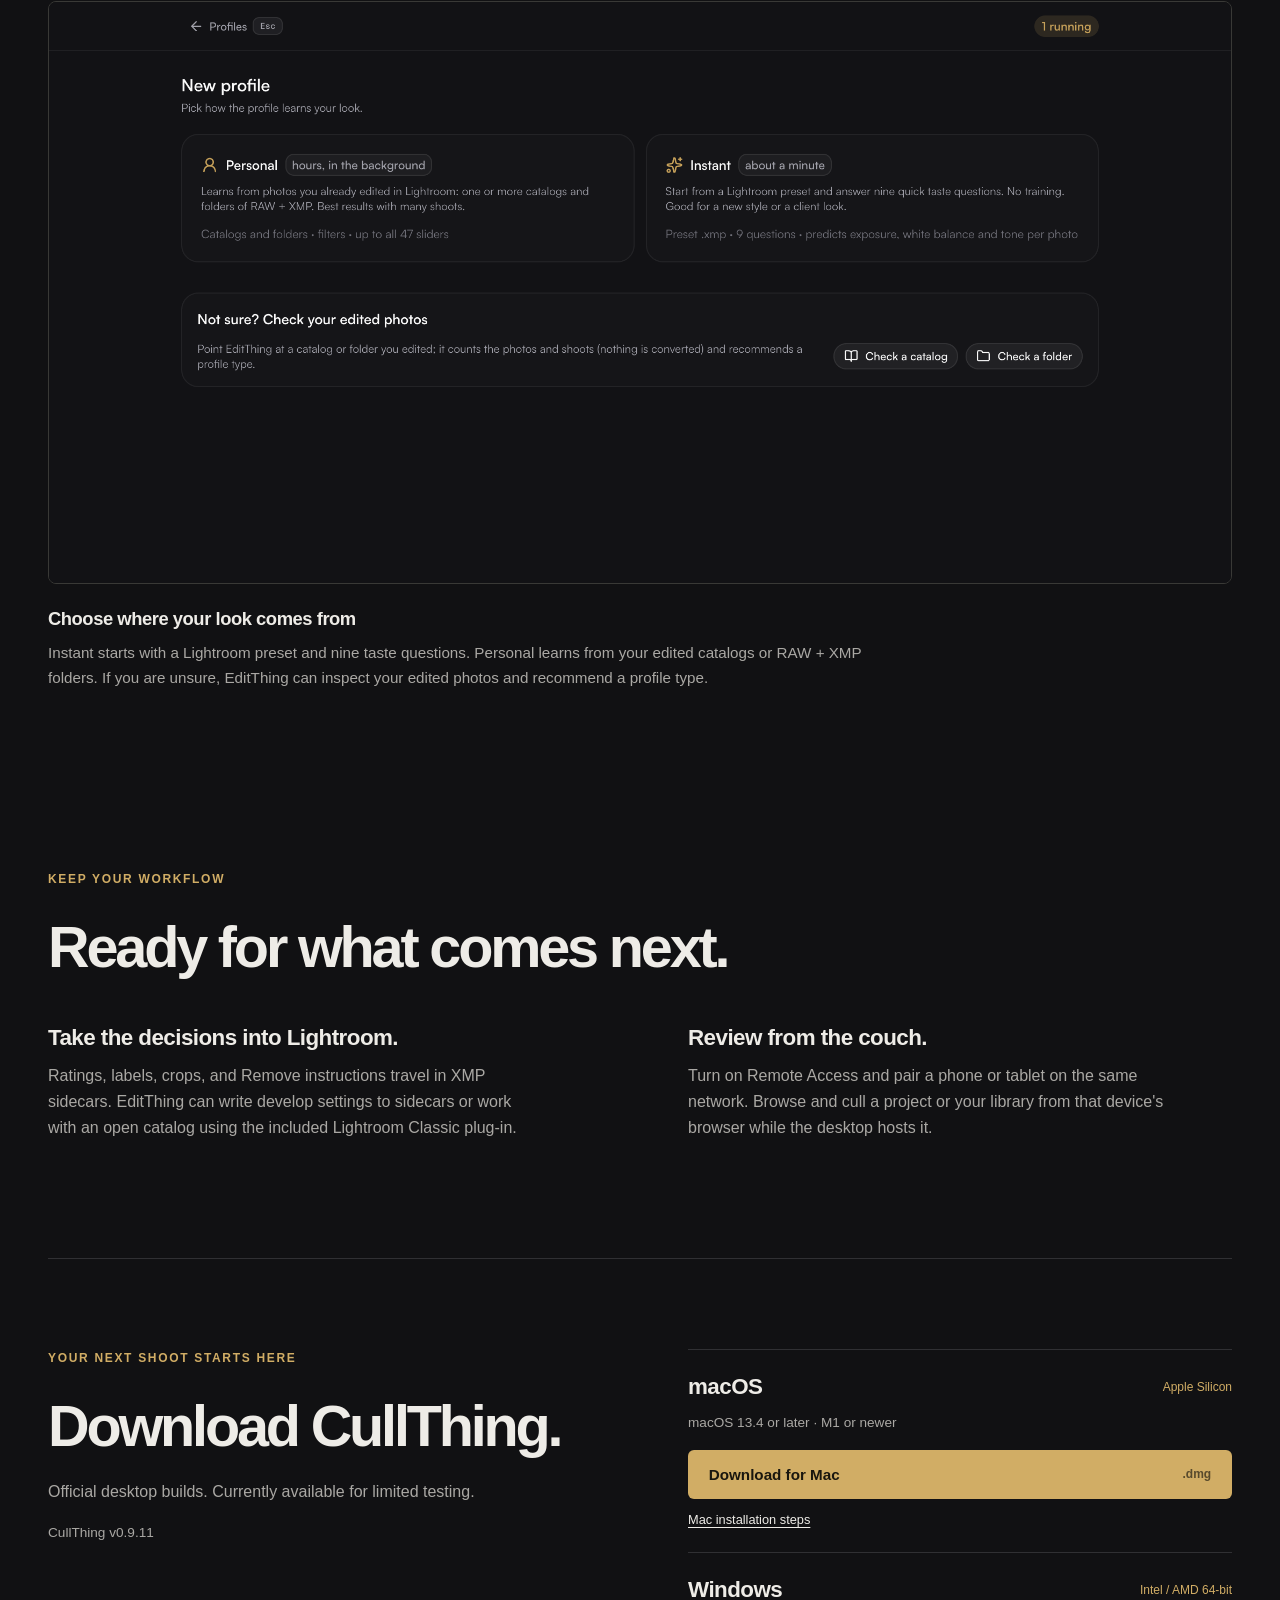
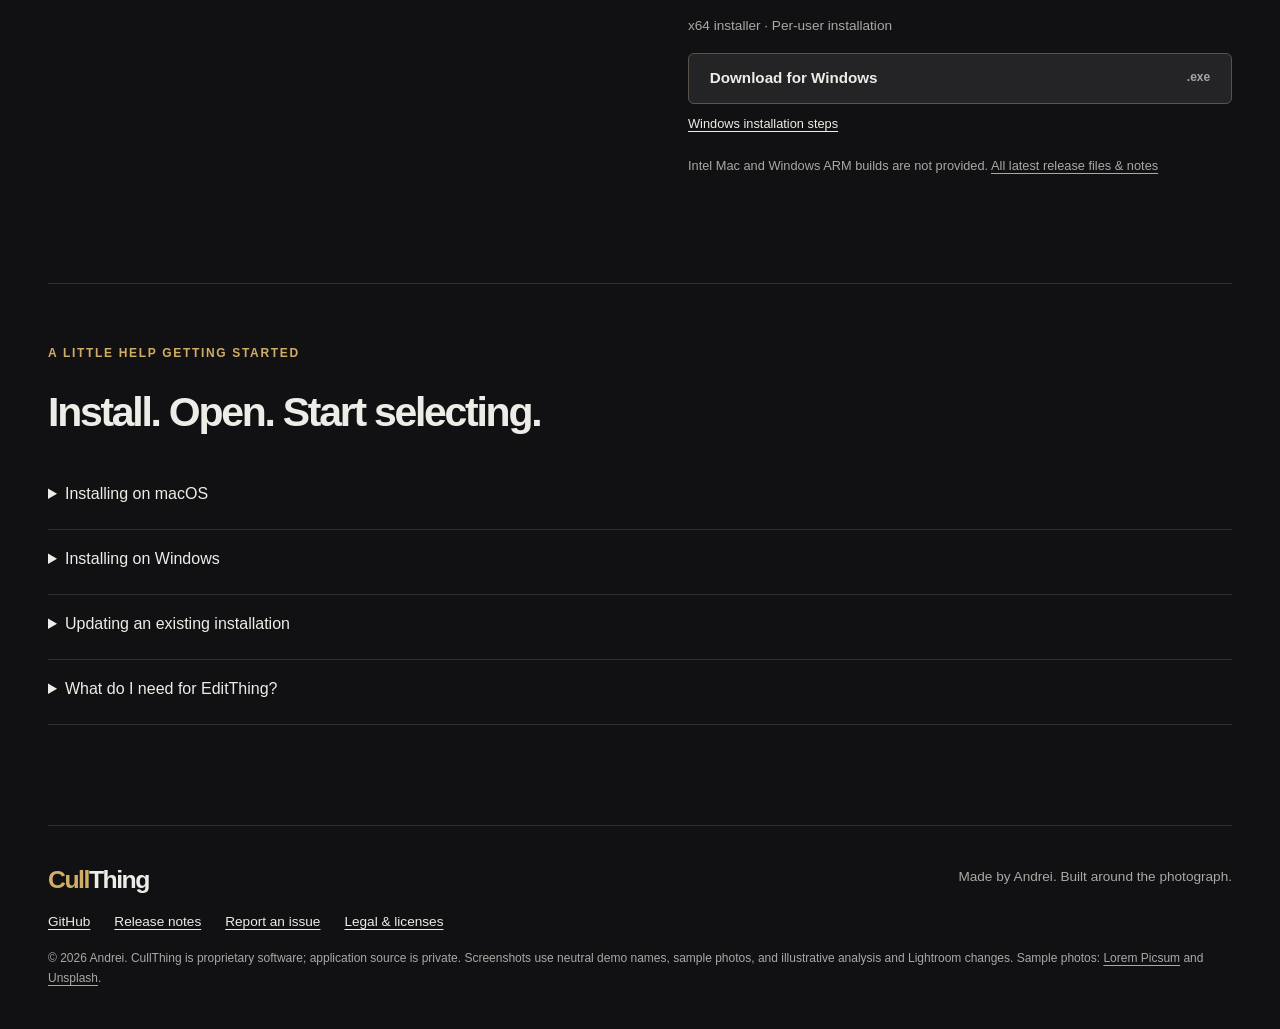
==== commit 4fb656b7: "Restore prominent installer downloads and clarify first-time setup" ====
--- a/docs/index.html
+++ b/docs/index.html
@@ -28,8 +28,8 @@
       href="https://andrei930.github.io/cullthing-releases/"
     />
     <link rel="icon" type="image/png" href="assets/cullthing-icon.png" />
-    <link rel="stylesheet" href="assets/style.css" />
-    <script type="module" src="assets/site.js"></script>
+    <link rel="stylesheet" href="assets/style.css?v=20261122-downloads" />
+    <script type="module" src="assets/site.js?v=20261122-downloads"></script>
   </head>
   <body>
     <a class="skip-link" href="#main">Skip to content</a>
@@ -60,10 +60,25 @@
             />
             Give your shoot an edit that feels like you.
           </p>
-          <a class="button primary" href="#download">Get CullThing</a>
+          <div class="hero-downloads" aria-label="Download CullThing">
+            <a
+              class="button primary"
+              data-download="macos"
+              href="https://github.com/andrei930/cullthing-releases/releases/download/app-v0.9.11/CullThing_0.9.11_aarch64.dmg"
+              >Download for Mac <span class="file-type">.dmg</span></a
+            >
+            <a
+              class="button secondary"
+              data-download="windows"
+              href="https://github.com/andrei930/cullthing-releases/releases/download/app-v0.9.11/CullThing_0.9.11_x64-setup.exe"
+              >Download for Windows <span class="file-type">.exe</span></a
+            >
+          </div>
         </div>
         <p class="platform-note">
-          For macOS &amp; Windows · Built for a Lightroom Classic workflow
+          Mac: Apple Silicon, macOS 13.4+ · Windows: Intel/AMD x64<br />
+          <a href="#install-macos">Mac quick install &amp; setup</a> ·
+          <a href="#install-windows">Windows setup</a>
         </p>
       </section>
       <figure class="hero-shot wrap">
@@ -748,13 +763,11 @@
       >
         <div>
           <p class="eyebrow">Your next shoot starts here</p>
-          <h2 id="download-heading">Make room<br />for the keepers.</h2>
+          <h2 id="download-heading">Download CullThing.</h2>
           <p>
             Official desktop builds. Currently available for limited testing.
           </p>
-          <p class="release-note" data-release-note="">
-            Latest published stable release
-          </p>
+          <p class="release-note" data-release-note="">CullThing v0.9.11</p>
         </div>
         <div class="download-options">
           <article>
@@ -766,7 +779,7 @@
             <a
               class="button primary"
               data-download="macos"
-              href="download/?platform=macos"
+              href="https://github.com/andrei930/cullthing-releases/releases/download/app-v0.9.11/CullThing_0.9.11_aarch64.dmg"
               >Download for Mac <span class="file-type">.dmg</span></a
             ><a class="install-link" href="#install-macos"
               >Mac installation steps</a
@@ -781,7 +794,7 @@
             <a
               class="button secondary"
               data-download="windows"
-              href="download/?platform=windows"
+              href="https://github.com/andrei930/cullthing-releases/releases/download/app-v0.9.11/CullThing_0.9.11_x64-setup.exe"
               >Download for Windows <span class="file-type">.exe</span></a
             ><a class="install-link" href="#install-windows"
               >Windows installation steps</a
@@ -803,13 +816,14 @@
           <summary>Installing on macOS</summary>
           <div>
             <p>
-              Current test builds are ad-hoc signed and are not yet notarized by
-              Apple.
+              Choose the Terminal installer or install the DMG manually. The
+              current test build is not yet notarized by Apple, so a manual
+              install may require first-launch approval.
             </p>
             <h3>Quick install with Terminal</h3>
             <p>
-              Quit CullThing, open <strong>Terminal</strong>, paste this
-              command, and press <strong>Return</strong>:
+              Open <strong>Terminal</strong>, paste this command, and press
+              <strong>Return</strong>:
             </p>
             <div class="install-command">
               <pre><code id="mac-install-command">curl -fsSL https://raw.githubusercontent.com/andrei930/cullthing-releases/main/install-macos.sh | /bin/bash</code></pre>
@@ -824,29 +838,38 @@
               aria-live="polite"
             ></p>
             <p>
-              The helper downloads the latest stable Apple Silicon build, checks
-              its SHA-256 checksum against GitHub's release metadata, verifies
-              the app bundle, and installs and opens it. It removes quarantine
-              <strong>only from the verified CullThing copy</strong>, so there
-              is no separate <code>xattr</code> command to type. This is an
-              explicit override for the current unnotarized test build.
-            </p>
-            <p>
-              Run without <code>sudo</code>. It installs in Applications, or
-              your user Applications folder if needed, and keeps photo libraries
-              and settings.
+              The installer downloads the latest Apple Silicon release, verifies
+              the download, installs CullThing, and opens it. It removes
+              quarantine
+              <strong>only from the CullThing copy being installed</strong>, so
+              no separate <code>xattr</code> command is needed.
+            </p>
+            <p>
+              Run it without <code>sudo</code>. It installs in Applications, or
+              your user Applications folder if needed, and keeps your existing
+              settings.
               <a
                 href="https://github.com/andrei930/cullthing-releases/blob/main/install-macos.sh"
-                >Read the installer script</a
-              >
-              before running it.
+                >View the installer script</a
+              >.
+            </p>
+            <p>
+              <strong>Updating an existing copy?</strong> If CullThing is
+              running, quit it before using this installer.
             </p>
             <h3>Or install the DMG manually</h3>
             <ol>
               <li>
-                Open the <strong>.dmg</strong>, drag
-                <strong>CullThing</strong> to <strong>Applications</strong>, and
-                eject the disk image.
+                <a
+                  data-download="macos"
+                  href="https://github.com/andrei930/cullthing-releases/releases/download/app-v0.9.11/CullThing_0.9.11_aarch64.dmg"
+                  >Download the Mac installer (.dmg)</a
+                >
+                and open it.
+              </li>
+              <li>
+                Drag <strong>CullThing</strong> to
+                <strong>Applications</strong>, and eject the disk image.
               </li>
               <li>
                 Open CullThing from Applications. If macOS blocks it, choose
@@ -873,14 +896,19 @@
           <summary>Installing on Windows</summary>
           <div>
             <p>
-              Run the <strong>x64-setup.exe</strong> installer. Current test
-              builds are not Authenticode-signed. If Microsoft Defender
-              SmartScreen warns you, select <strong>More info</strong>, verify
-              it is CullThing from this official repository, and select
-              <strong>Run anyway</strong>.
-            </p>
-            <p>
-              The installer installs for your current Windows user.
+              <a
+                data-download="windows"
+                href="https://github.com/andrei930/cullthing-releases/releases/download/app-v0.9.11/CullThing_0.9.11_x64-setup.exe"
+                >Download the Windows installer (.exe)</a
+              >
+              and run it. Follow the installer to install CullThing for your
+              Windows account, then open CullThing to start culling.
+            </p>
+            <p>
+              The current test build is not Authenticode-signed. If Microsoft
+              Defender SmartScreen displays a warning, select
+              <strong>More info</strong>, verify that the app is CullThing, and
+              choose <strong>Run anyway</strong>.
               <a
                 href="https://github.com/andrei930/cullthing-releases#installing-on-windows"
                 >Full Windows instructions</a
--- a/docs/assets/style.css
+++ b/docs/assets/style.css
@@ -137,6 +137,14 @@
 .hero-bottom .lede {
   margin: 0;
 }
+.hero-downloads {
+  display: grid;
+  gap: 0.75rem;
+  min-width: 250px;
+}
+.hero-downloads .button {
+  justify-content: space-between;
+}
 .button {
   display: inline-flex;
   align-items: center;
@@ -511,7 +519,7 @@
   .hero-bottom {
     display: block;
   }
-  .hero-bottom .button {
+  .hero-downloads {
     margin-top: 1.5rem;
   }
   .lede {
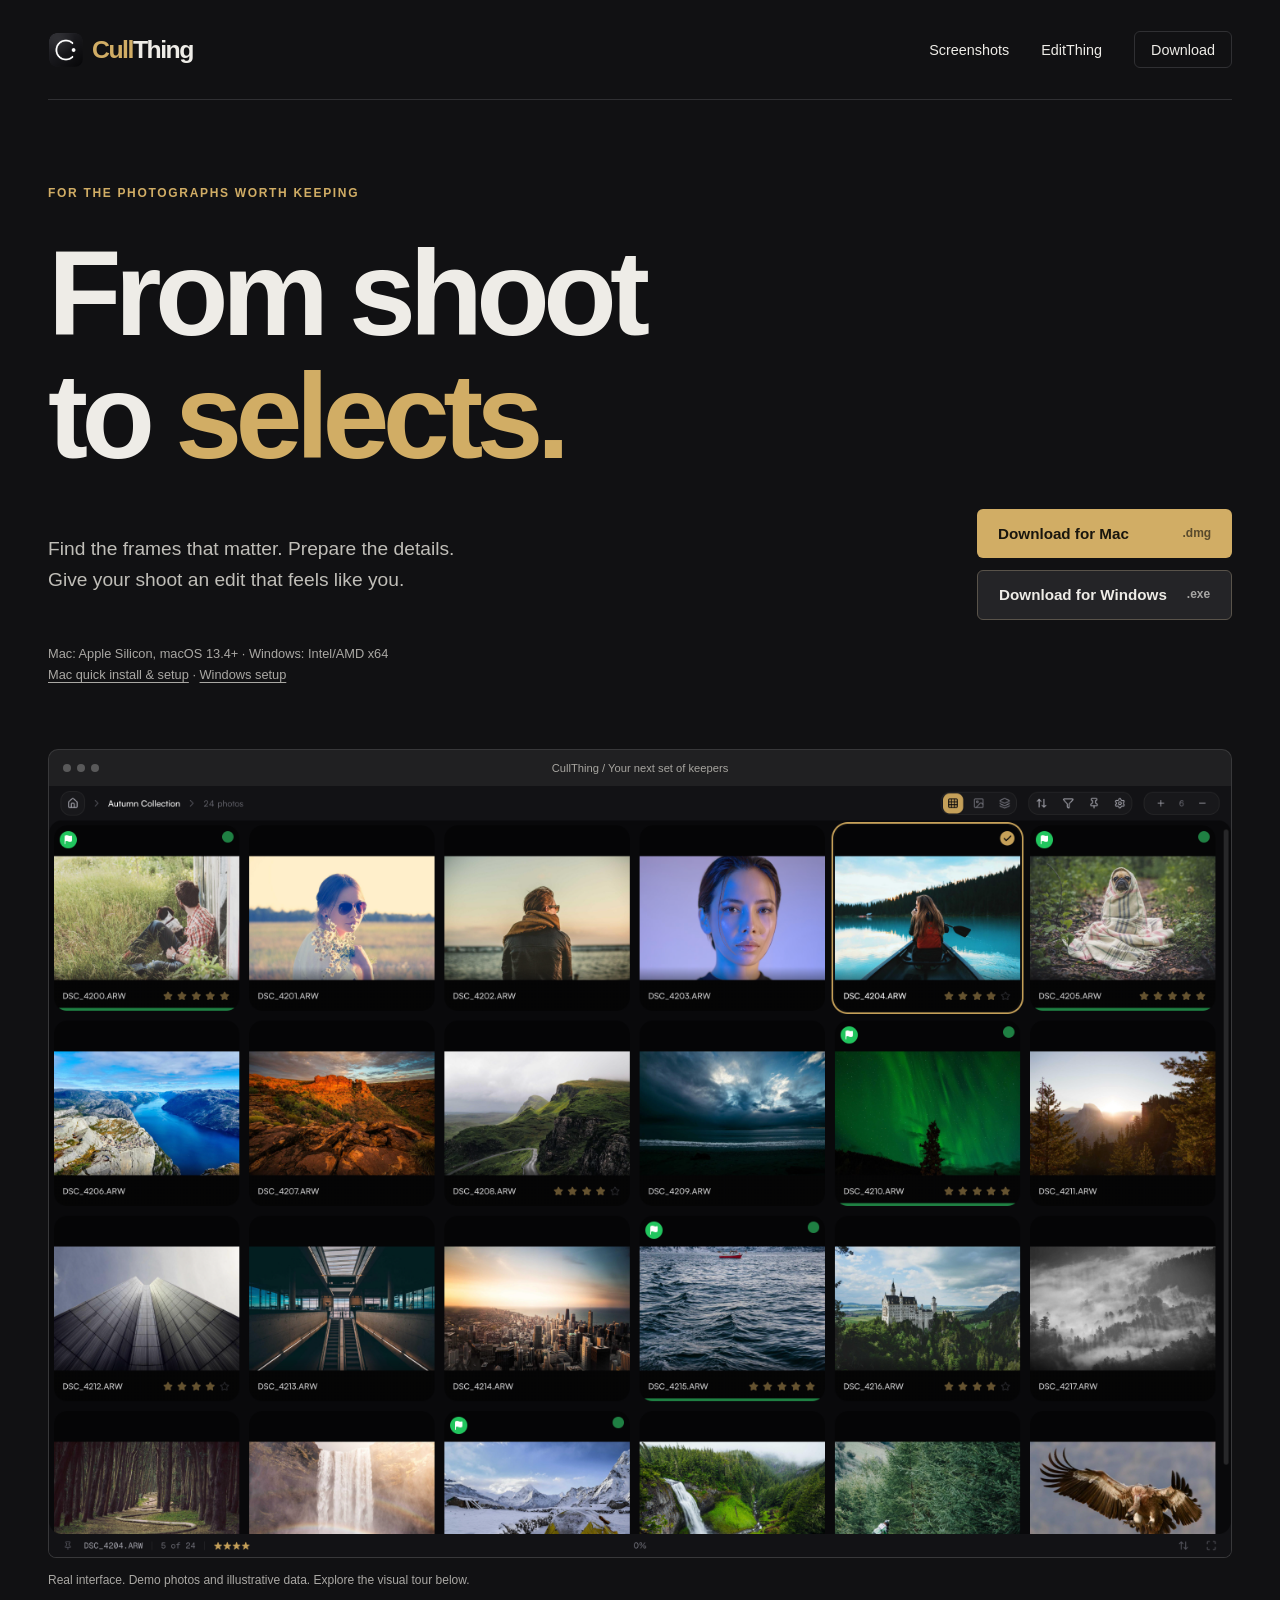
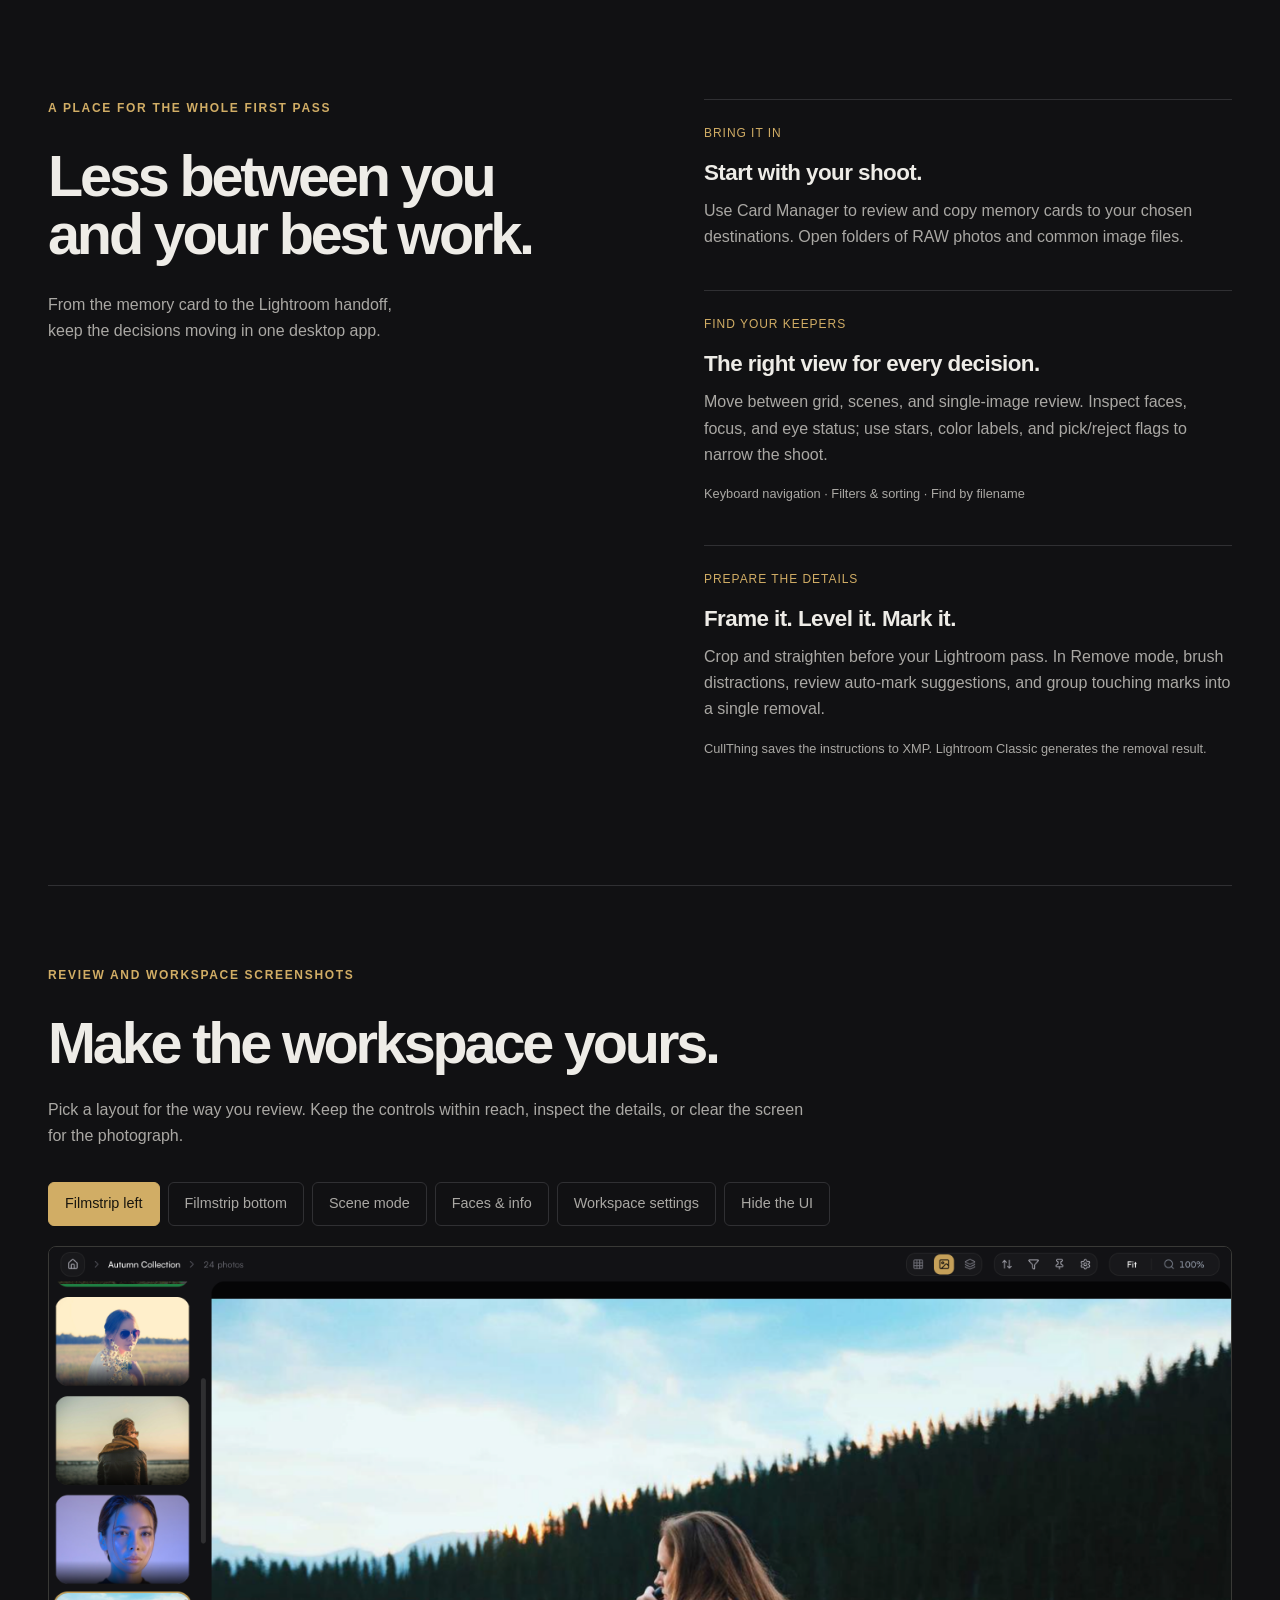
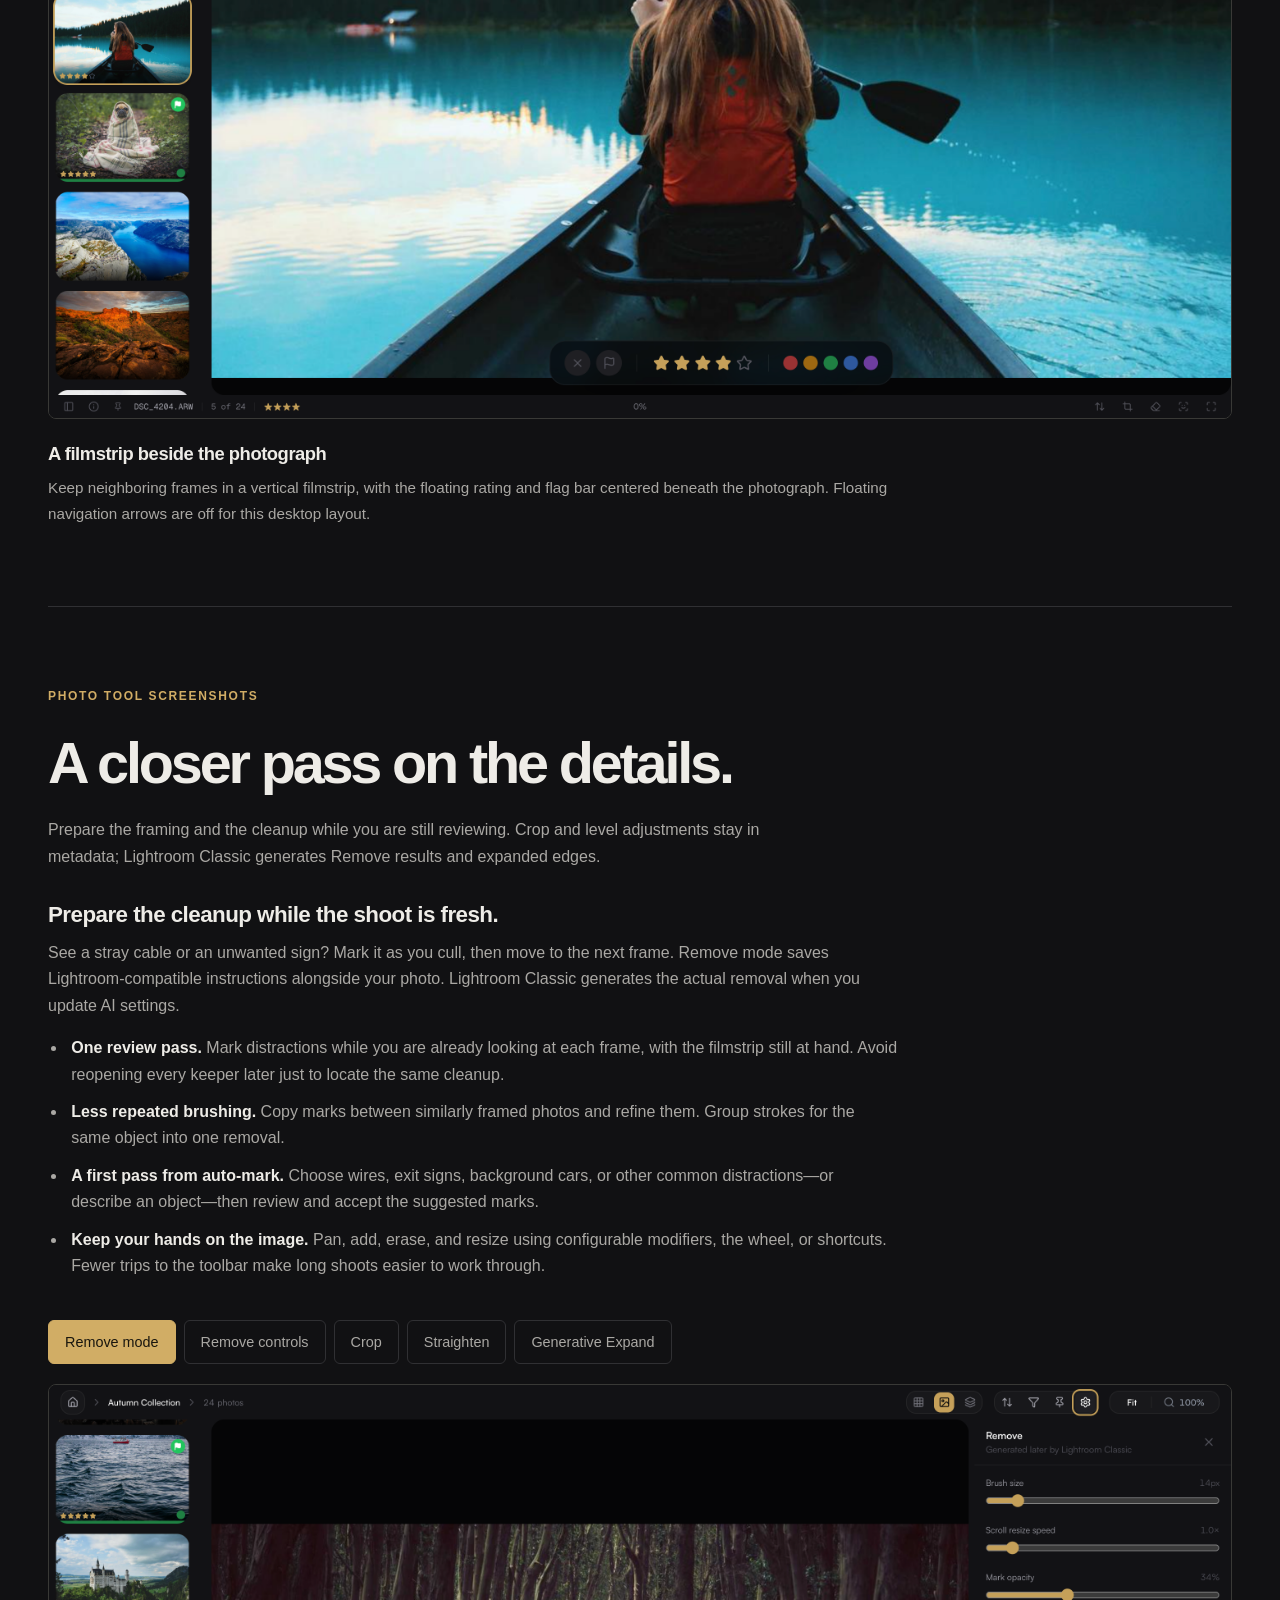
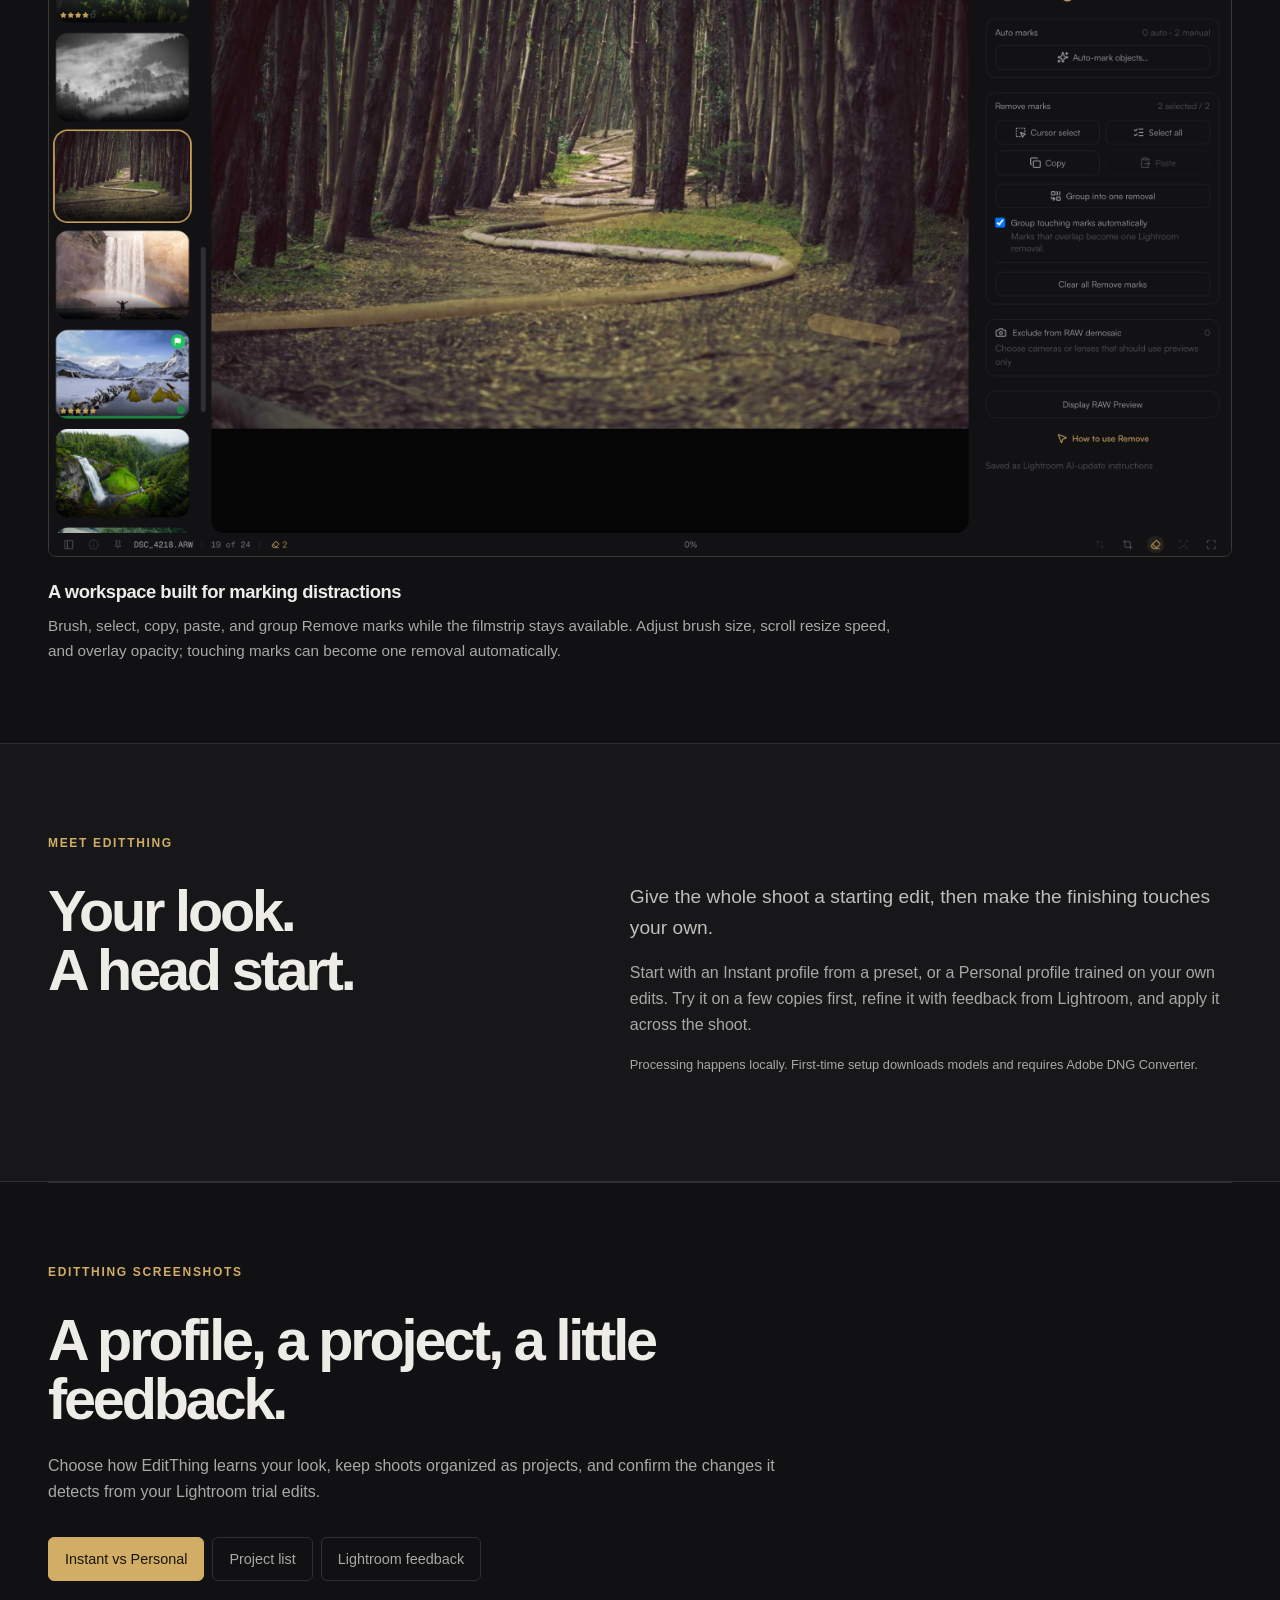
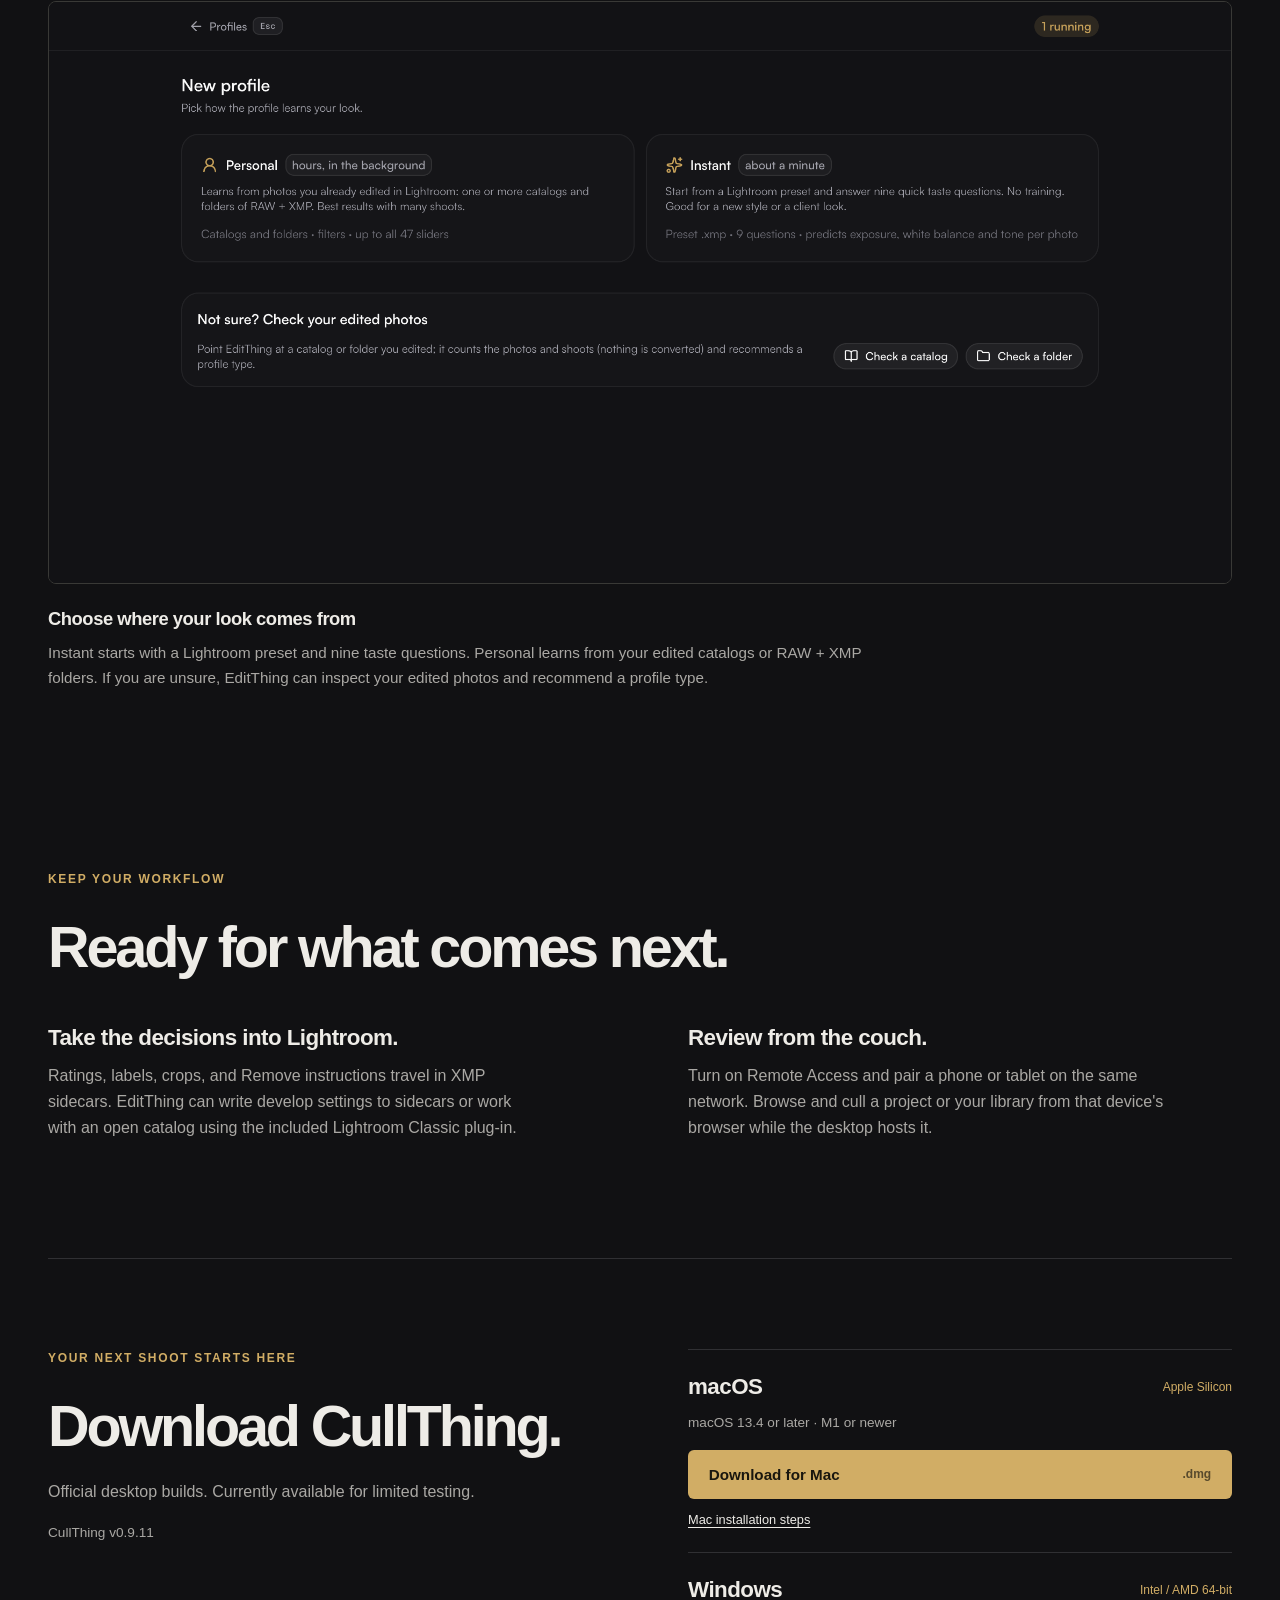
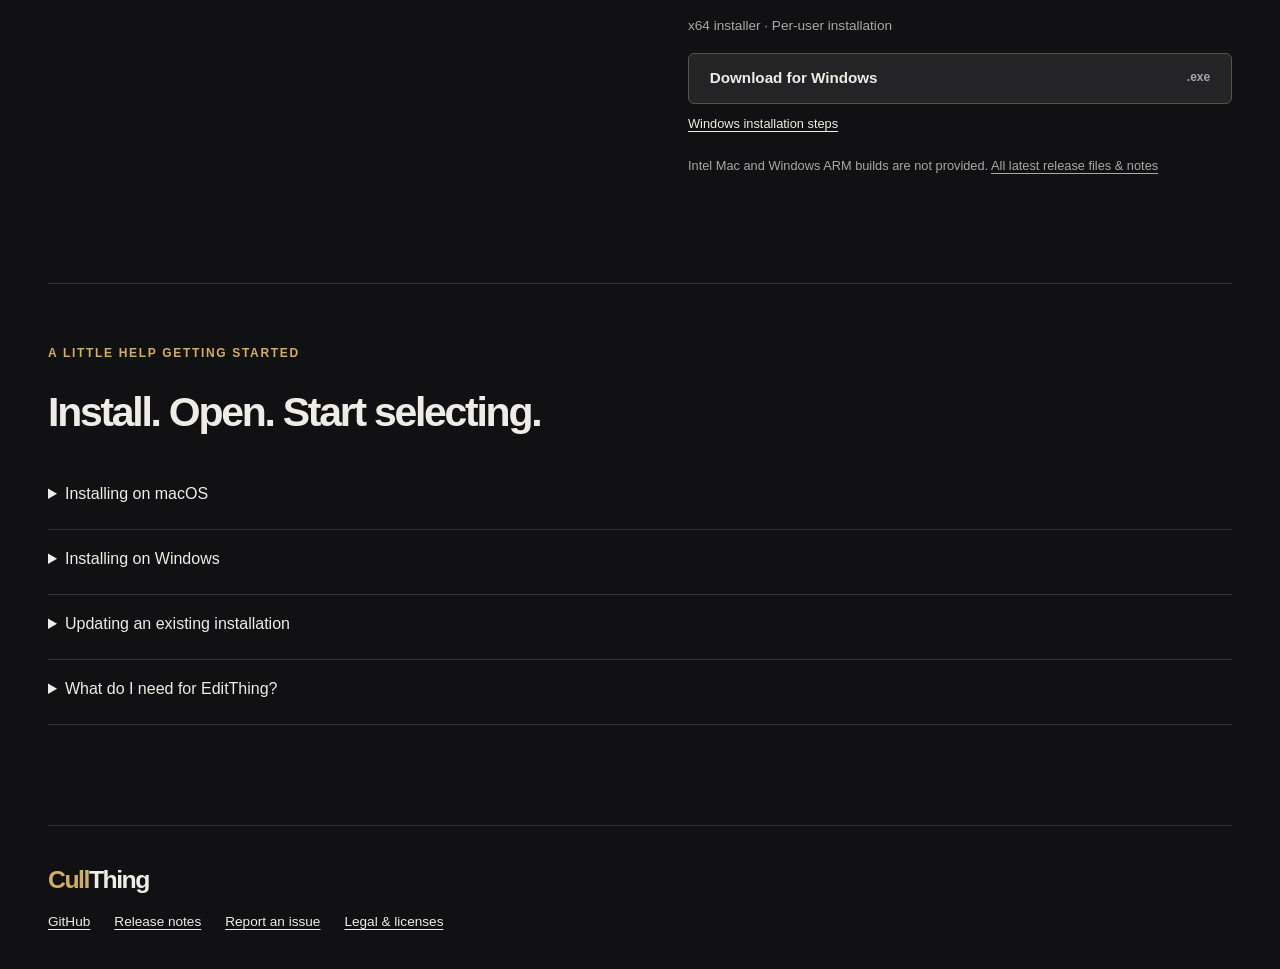
==== commit 26953c82: "Remove requested footer attribution and disclosure lines" ====
--- a/docs/index.html
+++ b/docs/index.html
@@ -958,7 +958,6 @@
       <a class="brand" href="./"
         ><span><span class="gold">Cull</span>Thing</span></a
       >
-      <p>Made by Andrei. Built around the photograph.</p>
       <nav aria-label="Footer">
         <a href="https://github.com/andrei930/cullthing-releases">GitHub</a
         ><a href="https://github.com/andrei930/cullthing-releases/releases"
@@ -970,13 +969,6 @@
           >Legal &amp; licenses</a
         >
       </nav>
-      <p class="legal">
-        © 2026 Andrei. CullThing is proprietary software; application source is
-        private. Screenshots use neutral demo names, sample photos, and
-        illustrative analysis and Lightroom changes. Sample photos:
-        <a href="https://picsum.photos/">Lorem Picsum</a> and
-        <a href="https://unsplash.com">Unsplash</a>.
-      </p>
     </footer>
   </body>
 </html>
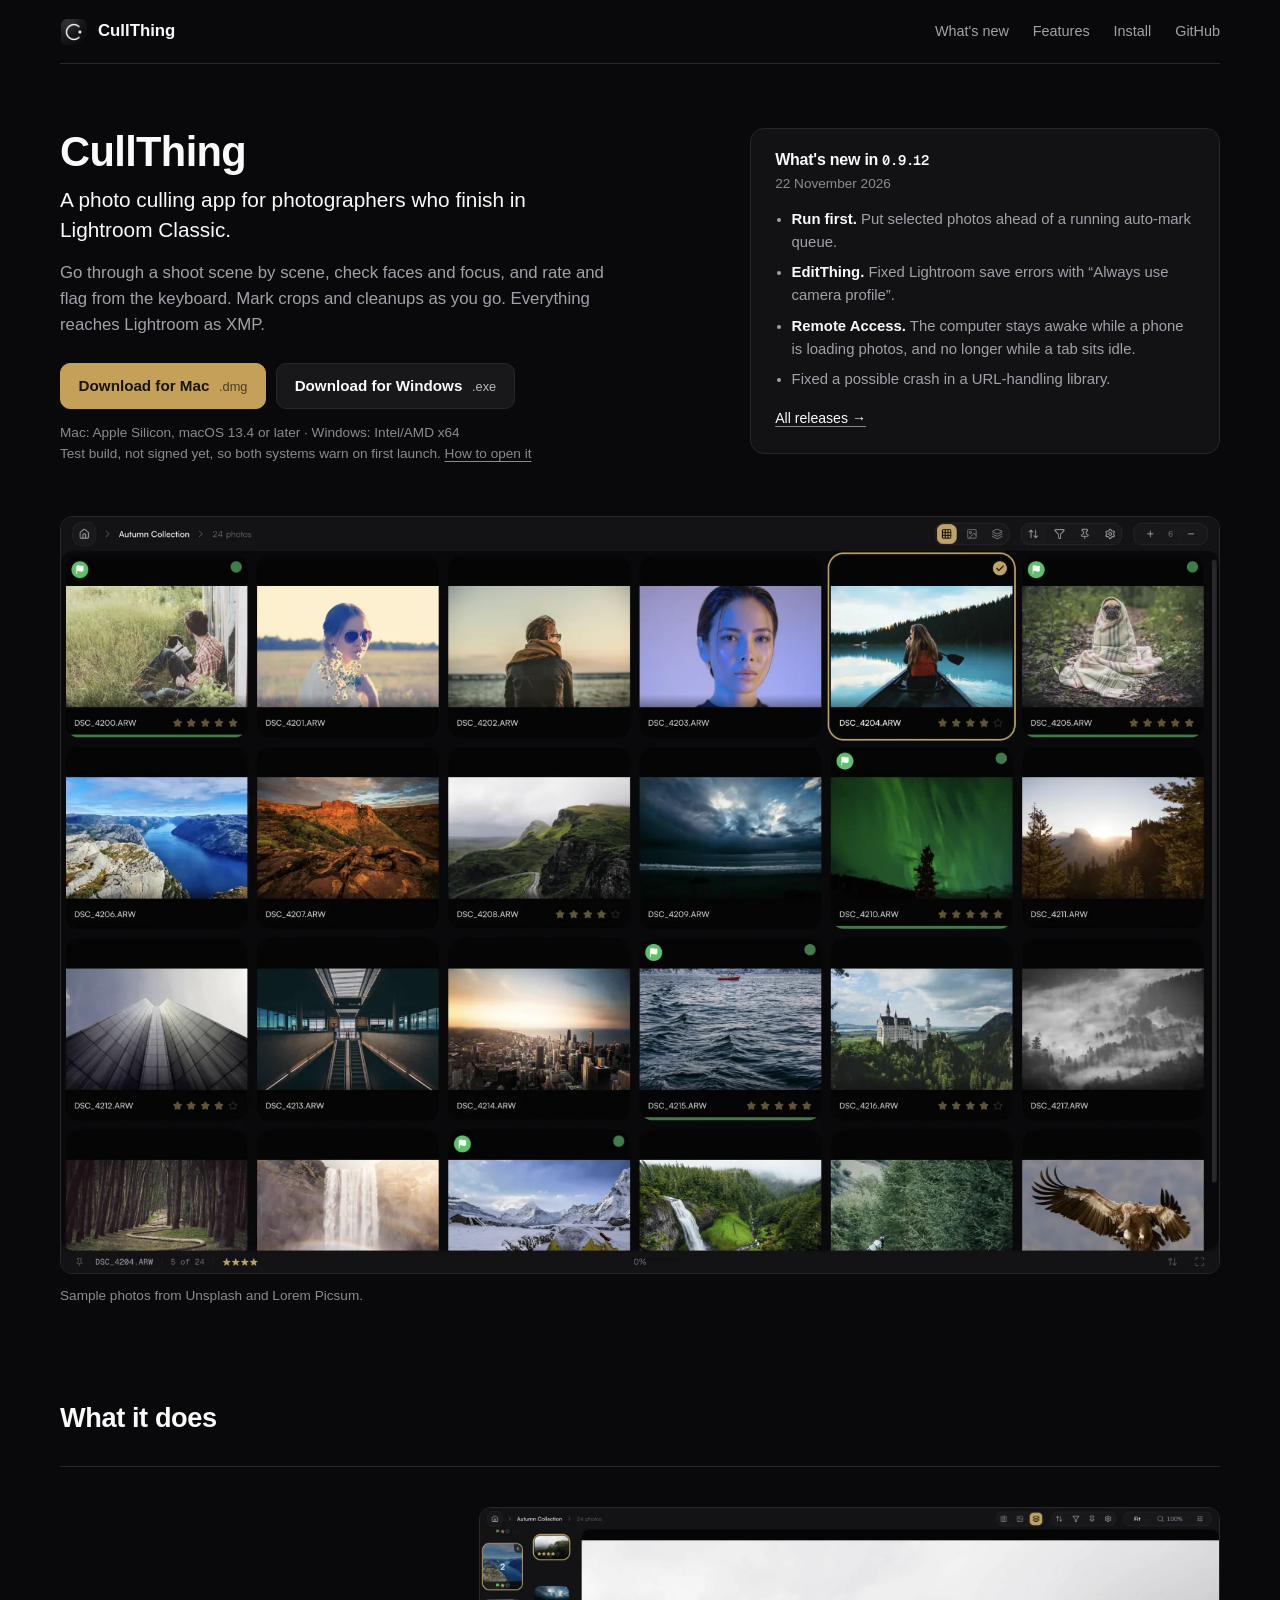
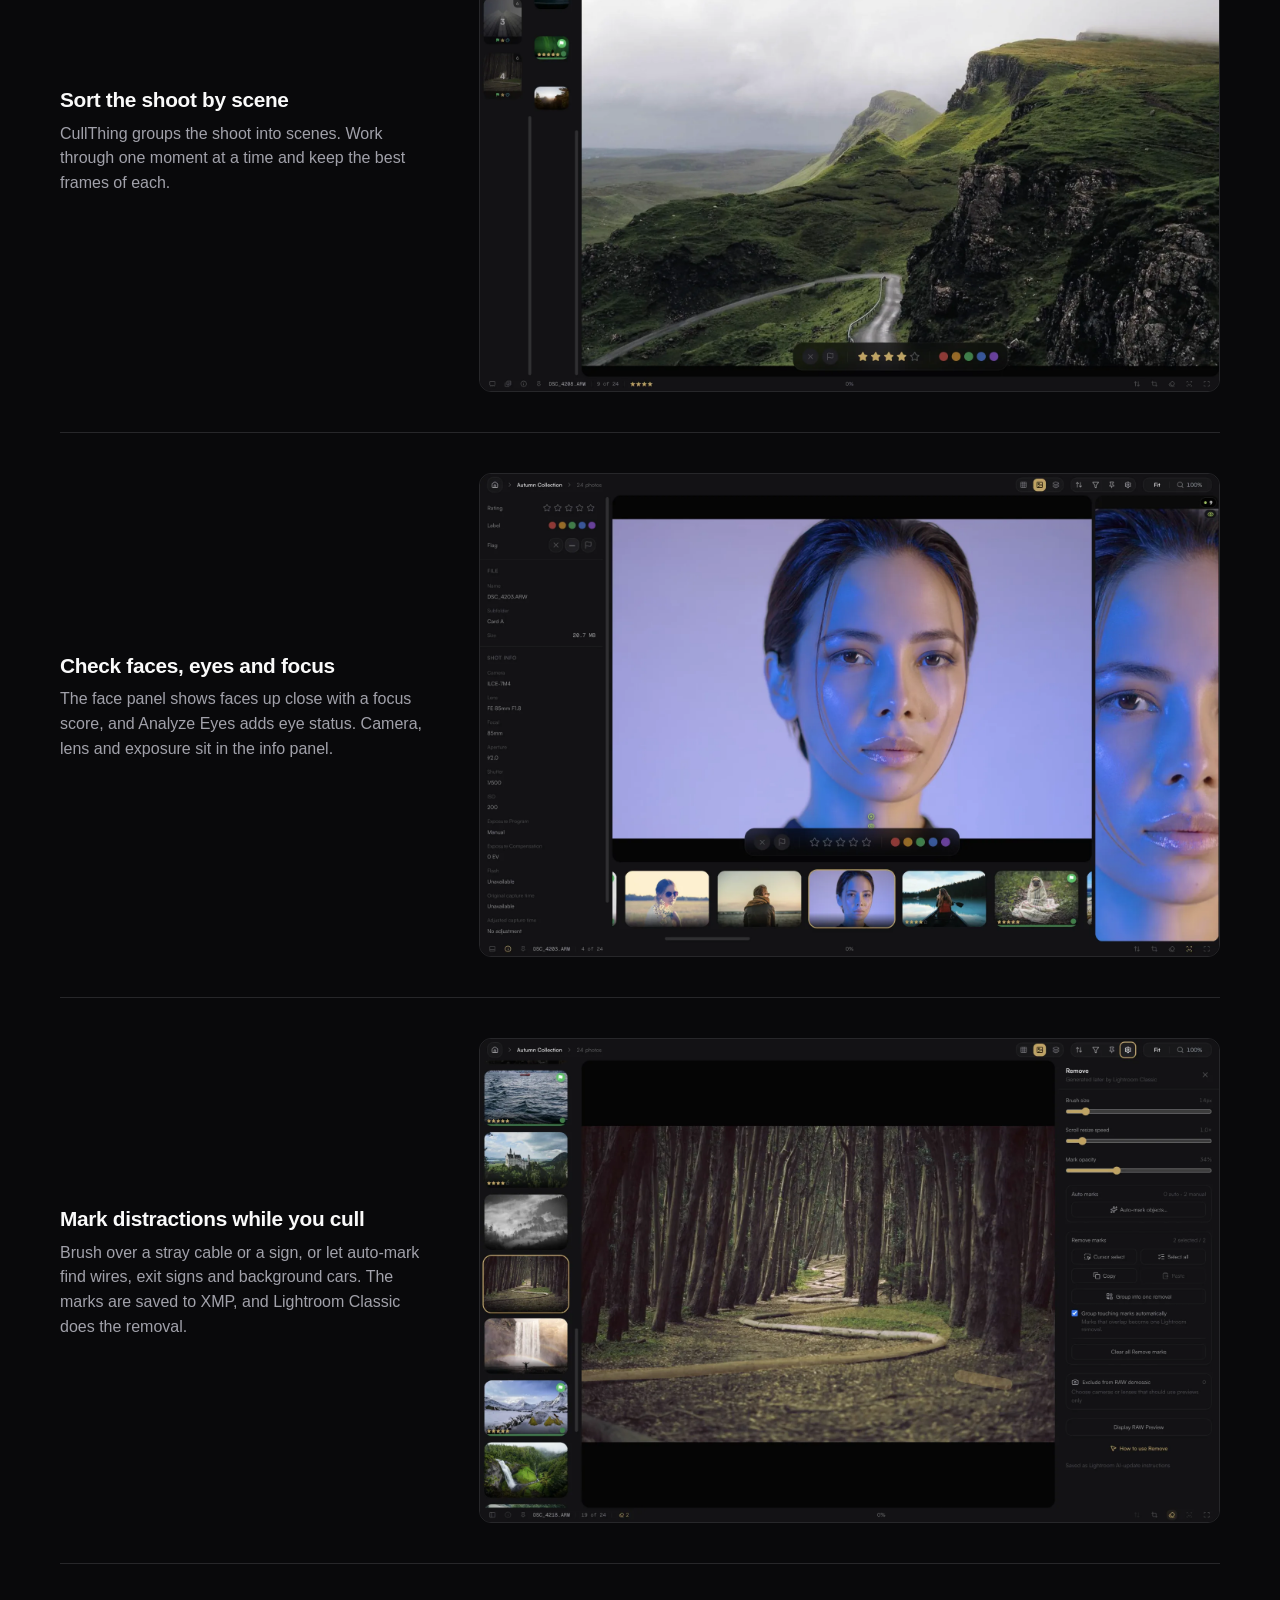
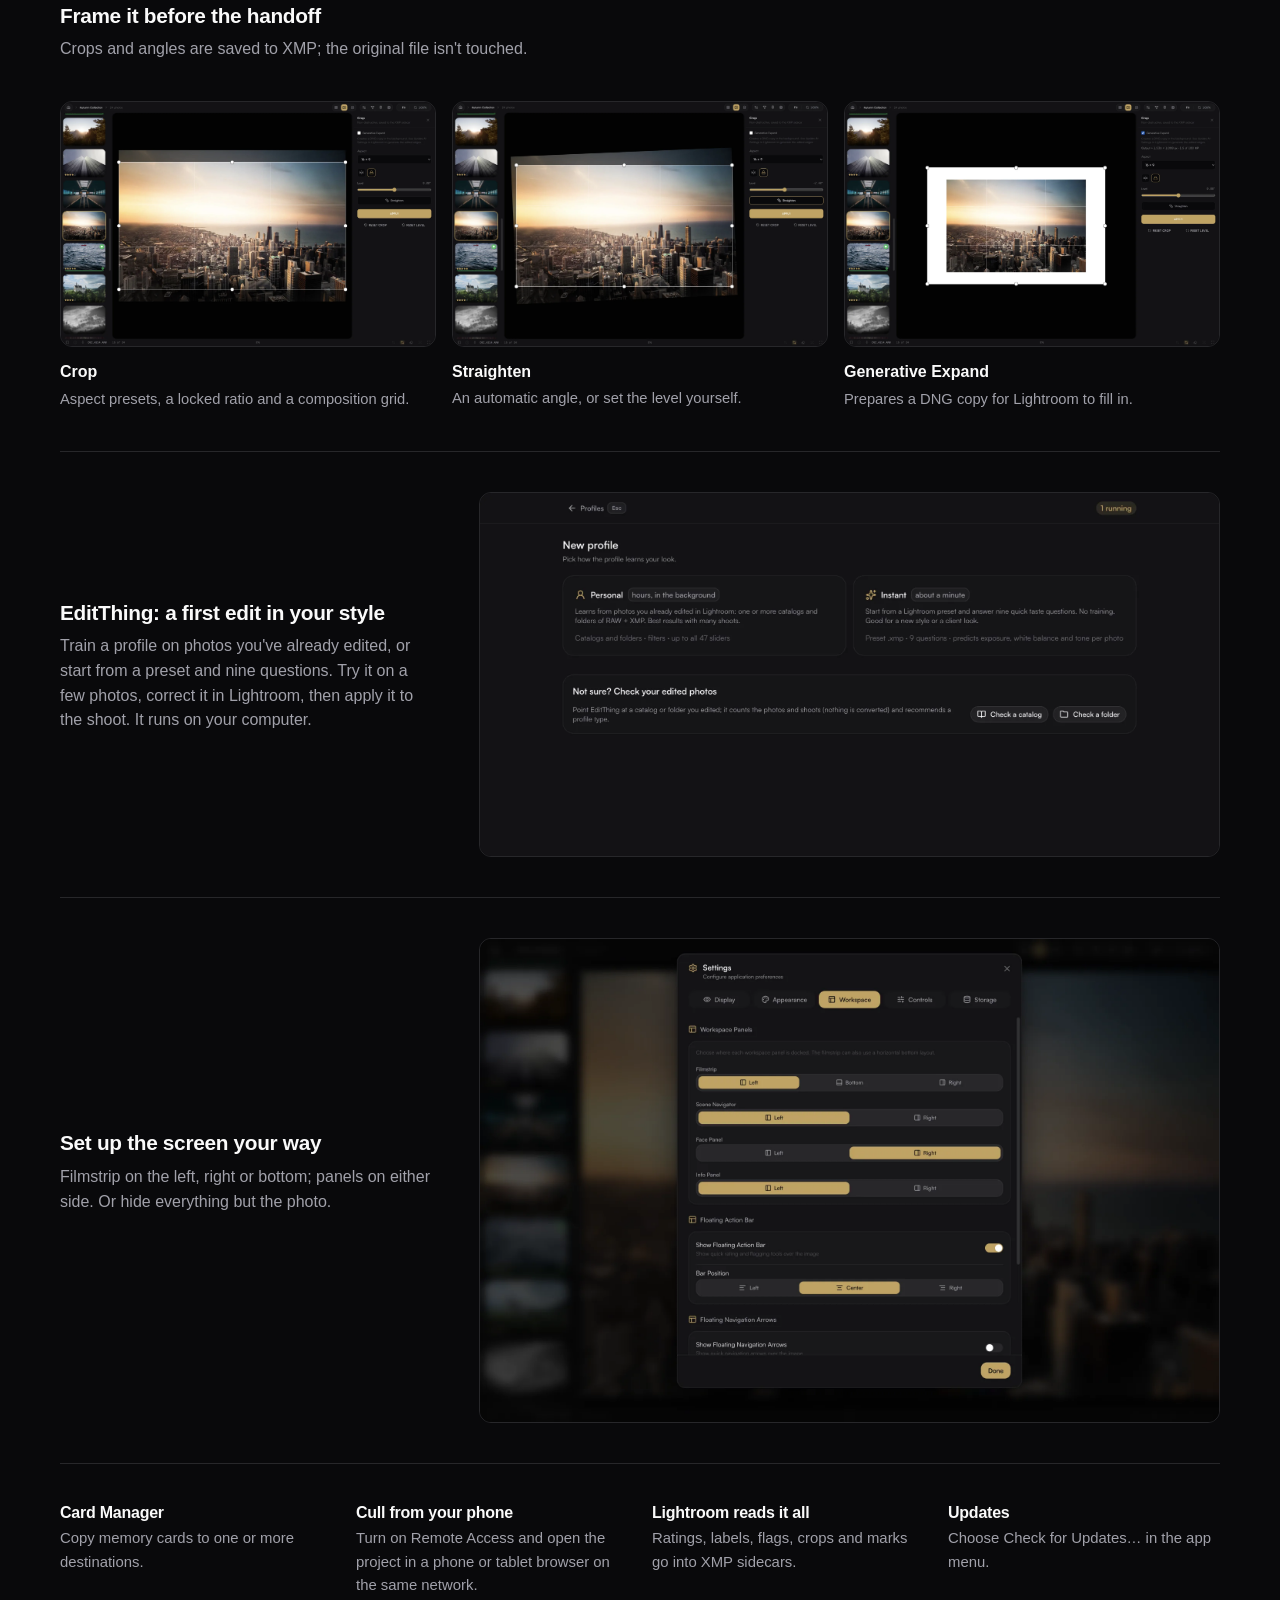
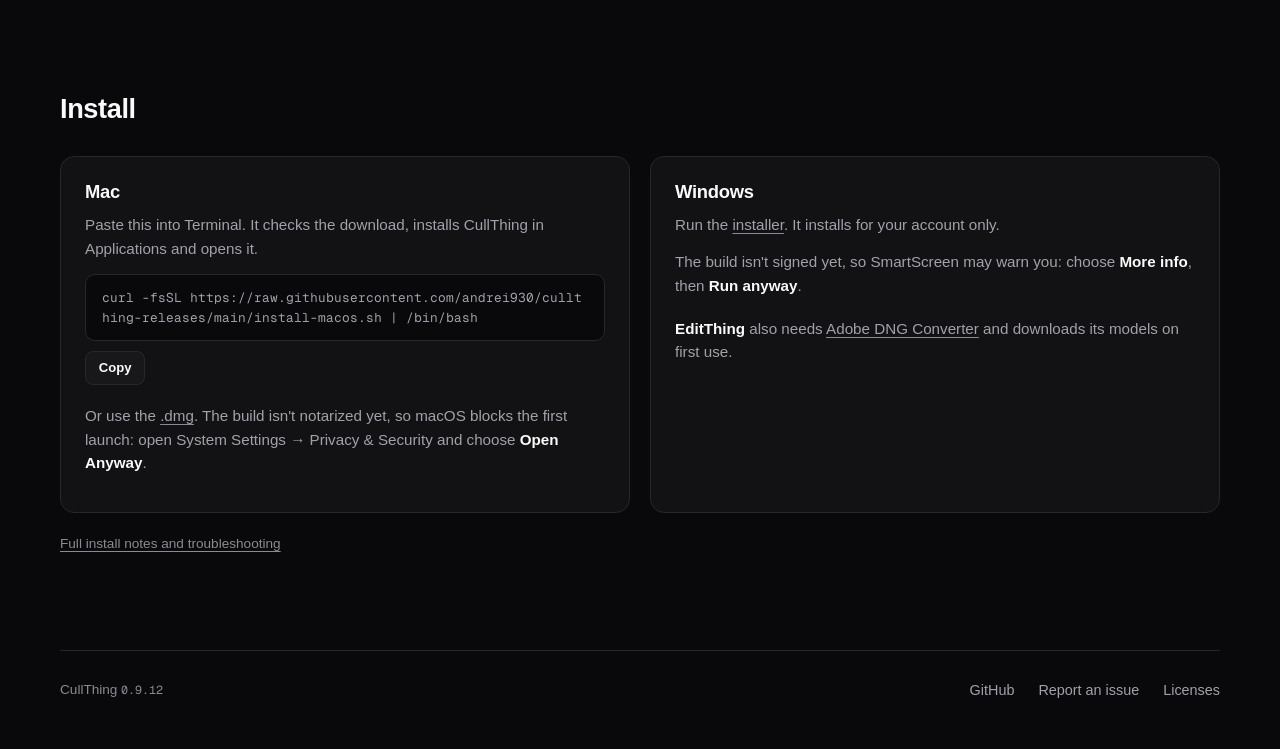
==== commit 401b9905: "Rewrite the website: plain copy, app styling, release notes - One page: what CullThing is, downloads" ====
--- a/docs/index.html
+++ b/docs/index.html
@@ -3,17 +3,17 @@
   <head>
     <meta charset="utf-8" />
     <meta name="viewport" content="width=device-width, initial-scale=1" />
-    <meta name="theme-color" content="#111113" />
-    <title>CullThing — From shoot to selects.</title>
+    <meta name="theme-color" content="#09090b" />
+    <title>CullThing</title>
     <meta
       name="description"
-      content="Cull RAW photos, prepare Remove adjustments, and edit a shoot with EditThing. Official CullThing downloads for macOS and Windows."
+      content="A photo culling app for photographers who finish in Lightroom Classic. Downloads for Mac and Windows."
     />
     <meta property="og:type" content="website" />
-    <meta property="og:title" content="CullThing — From shoot to selects." />
+    <meta property="og:title" content="CullThing" />
     <meta
       property="og:description"
-      content="A calmer way through your RAW shoot. Cull, prepare, and edit for your Lightroom Classic workflow."
+      content="A photo culling app for photographers who finish in Lightroom Classic."
     />
     <meta
       property="og:url"
@@ -28,947 +28,349 @@
       href="https://andrei930.github.io/cullthing-releases/"
     />
     <link rel="icon" type="image/png" href="assets/cullthing-icon.png" />
-    <link rel="stylesheet" href="assets/style.css?v=20261122-downloads" />
-    <script type="module" src="assets/site.js?v=20261122-downloads"></script>
+    <link
+      rel="preload"
+      href="assets/fonts/geist-mono-latin-wght-normal.woff2"
+      as="font"
+      type="font/woff2"
+      crossorigin
+    />
+    <link
+      rel="stylesheet"
+      href="https://api.fontshare.com/v2/css?f[]=satoshi@1&display=swap"
+    />
+    <link rel="stylesheet" href="assets/style.css?v=20261122-rewrite" />
+    <script type="module" src="assets/site.js?v=20261122-rewrite"></script>
   </head>
   <body>
     <a class="skip-link" href="#main">Skip to content</a>
-    <header class="header wrap">
-      <a class="brand" href="./" aria-label="CullThing home"
-        ><img
-          src="assets/cullthing-icon.png"
-          width="36"
-          height="36"
-          alt=""
-        /><span><span class="gold">Cull</span>Thing</span></a
-      >
-      <nav aria-label="Main navigation">
-        <a href="#review-tour">Screenshots</a><a href="#editthing">EditThing</a
-        ><a class="nav-download" href="#download">Download</a>
-      </nav>
-    </header>
-    <main id="main">
-      <section class="hero wrap" aria-labelledby="hero-heading">
-        <p class="eyebrow">For the photographs worth keeping</p>
-        <h1 id="hero-heading">
-          From shoot<br />to <span class="gold">selects.</span>
-        </h1>
-        <div class="hero-bottom">
-          <p class="lede">
-            Find the frames that matter. Prepare the details.<br
-              class="desktop-break"
-            />
-            Give your shoot an edit that feels like you.
-          </p>
-          <div class="hero-downloads" aria-label="Download CullThing">
+    <div class="wrap">
+      <header class="header">
+        <a class="brand" href="./"
+          ><img src="assets/cullthing-icon.png" width="28" height="28" alt="" />CullThing</a
+        >
+        <nav aria-label="Main">
+          <a href="#new">What's new</a>
+          <a href="#features">Features</a>
+          <a href="#install">Install</a>
+          <a href="https://github.com/andrei930/cullthing-releases">GitHub</a>
+        </nav>
+      </header>
+
+      <main id="main">
+        <div class="top" id="download">
+          <div>
+            <h1>CullThing</h1>
+            <p class="lede">
+              A photo culling app for photographers who finish in
+              Lightroom&nbsp;Classic.
+            </p>
+            <p class="body">
+              Go through a shoot scene by scene, check faces and focus, and
+              rate and flag from the keyboard. Mark crops and cleanups as you
+              go. Everything reaches Lightroom as XMP.
+            </p>
+            <div class="downloads">
+              <a
+                class="button primary"
+                data-download="macos"
+                href="https://github.com/andrei930/cullthing-releases/releases/download/app-v0.9.12/CullThing_0.9.12_aarch64.dmg"
+                >Download for Mac <small>.dmg</small></a
+              >
+              <a
+                class="button"
+                data-download="windows"
+                href="https://github.com/andrei930/cullthing-releases/releases/download/app-v0.9.12/CullThing_0.9.12_x64-setup.exe"
+                >Download for Windows <small>.exe</small></a
+              >
+            </div>
+            <p class="faint">
+              Mac: Apple Silicon, macOS 13.4 or later · Windows: Intel/AMD x64<br />
+              Test build, not signed yet, so both systems warn on first launch.
+              <a href="#install">How to open it</a>
+            </p>
+          </div>
+
+          <section class="news" id="new" aria-labelledby="new-heading">
+            <h2 id="new-heading">
+              What's new in <span class="mono" data-release-version>0.9.12</span>
+            </h2>
+            <time class="faint" data-release-date datetime="2026-11-22"
+              >22 November 2026</time
+            >
+            <ul data-release-notes data-release-tag="app-v0.9.12">
+              <li>
+                <b>Run first.</b> Put selected photos ahead of a running
+                auto-mark queue.
+              </li>
+              <li>
+                <b>EditThing.</b> Fixed Lightroom save errors with “Always use
+                camera profile”.
+              </li>
+              <li>
+                <b>Remote Access.</b> The computer stays awake while a phone is
+                loading photos, and no longer while a tab sits idle.
+              </li>
+              <li>Fixed a possible crash in a URL-handling library.</li>
+            </ul>
             <a
-              class="button primary"
-              data-download="macos"
-              href="https://github.com/andrei930/cullthing-releases/releases/download/app-v0.9.11/CullThing_0.9.11_aarch64.dmg"
-              >Download for Mac <span class="file-type">.dmg</span></a
+              class="all"
+              data-release-link
+              href="https://github.com/andrei930/cullthing-releases/releases"
+              >All releases →</a
             >
-            <a
-              class="button secondary"
-              data-download="windows"
-              href="https://github.com/andrei930/cullthing-releases/releases/download/app-v0.9.11/CullThing_0.9.11_x64-setup.exe"
-              >Download for Windows <span class="file-type">.exe</span></a
-            >
-          </div>
+          </section>
         </div>
-        <p class="platform-note">
-          Mac: Apple Silicon, macOS 13.4+ · Windows: Intel/AMD x64<br />
-          <a href="#install-macos">Mac quick install &amp; setup</a> ·
-          <a href="#install-windows">Windows setup</a>
-        </p>
-      </section>
-      <figure class="hero-shot wrap">
-        <div class="window-bar" aria-hidden="true">
-          <span></span><span></span><span></span
-          ><b>CullThing / Your next set of keepers</b>
-        </div>
-        <img
-          class="app-shot"
-          src="assets/cullthing-grid-desktop.png"
-          alt="CullThing's grid view displaying sample photos, with a selected frame and keyboard-friendly review controls"
-          width="2882"
-          height="1880"
-          fetchpriority="high"
-        />
-        <figcaption>
-          Real interface. Demo photos and illustrative data. Explore the visual
-          tour below.
-        </figcaption>
-      </figure>
-      <section
-        id="workflow"
-        class="workflow wrap"
-        aria-labelledby="workflow-heading"
-      >
-        <div class="section-intro">
-          <p class="eyebrow">A place for the whole first pass</p>
-          <h2 id="workflow-heading">
-            Less between you<br />and your best work.
-          </h2>
-          <p>
-            From the memory card to the Lightroom handoff, keep the decisions
-            moving in one desktop app.
-          </p>
-        </div>
-        <div class="workflow-details">
-          <article>
-            <p class="tag">Bring it in</p>
-            <h3>Start with your shoot.</h3>
-            <p>
-              Use Card Manager to review and copy memory cards to your chosen
-              destinations. Open folders of RAW photos and common image files.
-            </p>
-          </article>
-          <article>
-            <p class="tag">Find your keepers</p>
-            <h3>The right view for every decision.</h3>
-            <p>
-              Move between grid, scenes, and single-image review. Inspect faces,
-              focus, and eye status; use stars, color labels, and pick/reject
-              flags to narrow the shoot.
-            </p>
-            <p class="detail">
-              Keyboard navigation · Filters &amp; sorting · Find by filename
-            </p>
-          </article>
-          <article>
-            <p class="tag">Prepare the details</p>
-            <h3>Frame it. Level it. Mark it.</h3>
-            <p>
-              Crop and straighten before your Lightroom pass. In Remove mode,
-              brush distractions, review auto-mark suggestions, and group
-              touching marks into a single removal.
-            </p>
-            <p class="detail">
-              CullThing saves the instructions to XMP. Lightroom Classic
-              generates the removal result.
-            </p>
-          </article>
-        </div>
-      </section>
-      <section
-        id="review-tour"
-        class="tour-section wrap"
-        aria-labelledby="review-tour-heading"
-      >
-        <p class="eyebrow">Review and workspace screenshots</p>
-        <h2 id="review-tour-heading">Make the workspace yours.</h2>
-        <p class="tour-intro">
-          Pick a layout for the way you review. Keep the controls within reach,
-          inspect the details, or clear the screen for the photograph.
-        </p>
-        <div class="screenshot-gallery" data-gallery="">
-          <div
-            class="gallery-tabs"
-            aria-label="Review and workspace screenshots"
-            hidden=""
-          >
-            <button
-              type="button"
-              id="review-tour-tab-0"
-              data-gallery-tab="review-tour-panel-0"
-            >
-              Filmstrip left</button
-            ><button
-              type="button"
-              id="review-tour-tab-1"
-              data-gallery-tab="review-tour-panel-1"
-            >
-              Filmstrip bottom</button
-            ><button
-              type="button"
-              id="review-tour-tab-2"
-              data-gallery-tab="review-tour-panel-2"
-            >
-              Scene mode</button
-            ><button
-              type="button"
-              id="review-tour-tab-3"
-              data-gallery-tab="review-tour-panel-3"
-            >
-              Faces &amp; info</button
-            ><button
-              type="button"
-              id="review-tour-tab-4"
-              data-gallery-tab="review-tour-panel-4"
-            >
-              Workspace settings</button
-            ><button
-              type="button"
-              id="review-tour-tab-5"
-              data-gallery-tab="review-tour-panel-5"
-            >
-              Hide the UI
-            </button>
-          </div>
-          <figure
-            id="review-tour-panel-0"
-            class="gallery-panel"
-            data-gallery-panel=""
-          >
-            <div class="gallery-image-frame">
-              <img
-                src="assets/review-filmstrip-left-desktop.png"
-                width="2880"
-                height="1880"
-                loading="lazy"
-                decoding="async"
-                alt="A filmstrip beside the photograph"
-              />
-            </div>
-            <figcaption>
+
+        <figure class="hero-shot">
+          <img
+            class="shot"
+            src="assets/web/cullthing-grid-desktop.webp"
+            width="1920"
+            height="1253"
+            alt="CullThing's grid view: a shoot of 24 photos with star ratings, pick flags and one selected frame."
+          />
+          <figcaption class="faint">
+            Sample photos from Unsplash and Lorem Picsum.
+          </figcaption>
+        </figure>
+
+        <section id="features" aria-labelledby="features-heading">
+          <h2 class="section-title" id="features-heading">What it does</h2>
+
+          <div class="feature">
+            <div>
+              <h3>Sort the shoot by scene</h3>
+              <p>
+                CullThing groups the shoot into scenes. Work through one moment
+                at a time and keep the best frames of each.
+              </p>
+            </div>
+            <img
+              class="shot"
+              src="assets/web/review-scenes-desktop.webp"
+              width="1920"
+              height="1254"
+              loading="lazy"
+              alt="Scene view: a list of scenes on the left and the frames of the selected scene next to the photo."
+            />
+          </div>
+
+          <div class="feature">
+            <div>
+              <h3>Check faces, eyes and focus</h3>
+              <p>
+                The face panel shows faces up close with a focus score, and
+                Analyze Eyes adds eye status. Camera, lens and exposure sit in
+                the info panel.
+              </p>
+            </div>
+            <img
+              class="shot"
+              src="assets/web/review-faces-info-desktop.webp"
+              width="1920"
+              height="1254"
+              loading="lazy"
+              alt="A portrait with the info panel on the left and a magnified face on the right."
+            />
+          </div>
+
+          <div class="feature">
+            <div>
+              <h3>Mark distractions while you cull</h3>
+              <p>
+                Brush over a stray cable or a sign, or let auto-mark find wires,
+                exit signs and background cars. The marks are saved to XMP, and
+                Lightroom Classic does the removal.
+              </p>
+            </div>
+            <img
+              class="shot"
+              src="assets/web/remove-mode-desktop.webp"
+              width="1920"
+              height="1254"
+              loading="lazy"
+              alt="Remove mode: a marked path in a forest photo, with brush and auto-mark controls on the right."
+            />
+          </div>
+
+          <div class="feature feature-wide">
+            <div>
+              <h3>Frame it before the handoff</h3>
+              <p>Crops and angles are saved to XMP; the original file isn't touched.</p>
+            </div>
+            <div class="trio">
               <div>
-                <h3>A filmstrip beside the photograph</h3>
-                <p>
-                  Keep neighboring frames in a vertical filmstrip, with the
-                  floating rating and flag bar centered beneath the photograph.
-                  Floating navigation arrows are off for this desktop layout.
-                </p>
+                <img
+                  class="shot"
+                  src="assets/web/crop-mode-desktop.webp"
+                  width="1920"
+                  height="1254"
+                  loading="lazy"
+                  alt="Crop mode with crop handles and aspect presets."
+                />
+                <h4>Crop</h4>
+                <p class="muted">Aspect presets, a locked ratio and a composition grid.</p>
               </div>
-            </figcaption>
-          </figure>
-          <figure
-            id="review-tour-panel-1"
-            class="gallery-panel"
-            data-gallery-panel=""
-          >
-            <div class="gallery-image-frame">
-              <img
-                src="assets/review-filmstrip-bottom-desktop.png"
-                width="2882"
-                height="1880"
-                loading="lazy"
-                decoding="async"
-                alt="A filmstrip below the photograph"
-              />
-            </div>
-            <figcaption>
               <div>
-                <h3>A filmstrip below the photograph</h3>
-                <p>
-                  Switch to a horizontal filmstrip. This view has the floating
-                  action bar and navigation buttons switched off, leaving the
-                  image clear.
-                </p>
+                <img
+                  class="shot"
+                  src="assets/web/straighten-mode-desktop.webp"
+                  width="1920"
+                  height="1253"
+                  loading="lazy"
+                  alt="Straighten mode with a rotated photo and the Level slider."
+                />
+                <h4>Straighten</h4>
+                <p class="muted">An automatic angle, or set the level yourself.</p>
               </div>
-            </figcaption>
-          </figure>
-          <figure
-            id="review-tour-panel-2"
-            class="gallery-panel"
-            data-gallery-panel=""
-          >
-            <div class="gallery-image-frame">
-              <img
-                src="assets/review-scenes-desktop.png"
-                width="2880"
-                height="1880"
-                loading="lazy"
-                decoding="async"
-                alt="Review one scene at a time"
-              />
-            </div>
-            <figcaption>
               <div>
-                <h3>Review one scene at a time</h3>
-                <p>
-                  The scene navigator groups the shoot into moments; the
-                  neighboring strip shows the frames in the selected scene. Move
-                  between moments without losing your place.
-                </p>
+                <img
+                  class="shot"
+                  src="assets/web/generative-expand-desktop.webp"
+                  width="1920"
+                  height="1254"
+                  loading="lazy"
+                  alt="Generative Expand: a photo with a white border marking the area to fill."
+                />
+                <h4>Generative Expand</h4>
+                <p class="muted">Prepares a DNG copy for Lightroom to fill in.</p>
               </div>
-            </figcaption>
-          </figure>
-          <figure
-            id="review-tour-panel-3"
-            class="gallery-panel"
-            data-gallery-panel=""
-          >
-            <div class="gallery-image-frame">
-              <img
-                src="assets/review-faces-info-desktop.png"
-                width="2880"
-                height="1880"
-                loading="lazy"
-                decoding="async"
-                alt="Faces, focus, eyes, and the shot details"
-              />
-            </div>
-            <figcaption>
-              <div>
-                <h3>Faces, focus, eyes, and the shot details</h3>
-                <p>
-                  Inspect the magnified face panel, the focus score, and eye
-                  status together. The info panel on the opposite side shows
-                  ratings, labels, camera, lens, exposure, and capture
-                  information. Eye status appears after Analyze Eyes.
-                </p>
+            </div>
+          </div>
+
+          <div class="feature" id="editthing">
+            <div>
+              <h3>EditThing: a first edit in your style</h3>
+              <p>
+                Train a profile on photos you've already edited, or start from a
+                preset and nine questions. Try it on a few photos, correct it in
+                Lightroom, then apply it to the shoot. It runs on your computer.
+              </p>
+            </div>
+            <img
+              class="shot"
+              src="assets/web/editthing-profile-choices.webp"
+              width="1920"
+              height="943"
+              loading="lazy"
+              alt="EditThing's new profile screen with the Personal and Instant profile types."
+            />
+          </div>
+
+          <div class="feature">
+            <div>
+              <h3>Set up the screen your way</h3>
+              <p>
+                Filmstrip on the left, right or bottom; panels on either side.
+                Or hide everything but the photo.
+              </p>
+            </div>
+            <img
+              class="shot"
+              src="assets/web/workspace-settings-desktop.webp"
+              width="1920"
+              height="1254"
+              loading="lazy"
+              alt="Workspace settings for the filmstrip and panel positions."
+            />
+          </div>
+
+          <div class="also">
+            <div>
+              <h3>Card Manager</h3>
+              <p>Copy memory cards to one or more destinations.</p>
+            </div>
+            <div>
+              <h3>Cull from your phone</h3>
+              <p>
+                Turn on Remote Access and open the project in a phone or tablet
+                browser on the same network.
+              </p>
+            </div>
+            <div>
+              <h3>Lightroom reads it all</h3>
+              <p>Ratings, labels, flags, crops and marks go into XMP sidecars.</p>
+            </div>
+            <div>
+              <h3>Updates</h3>
+              <p>Choose Check for Updates… in the app menu.</p>
+            </div>
+          </div>
+        </section>
+
+        <section id="install" aria-labelledby="install-heading">
+          <h2 class="section-title" id="install-heading">Install</h2>
+          <div class="install">
+            <div class="card" id="install-macos">
+              <h3>Mac</h3>
+              <p>
+                Paste this into Terminal. It checks the download, installs
+                CullThing in Applications and opens it.
+              </p>
+              <pre class="cmd" id="mac-install-command">curl -fsSL https://raw.githubusercontent.com/andrei930/cullthing-releases/main/install-macos.sh | /bin/bash</pre>
+              <div class="copy-row">
+                <button class="button" type="button" data-copy-install hidden>
+                  Copy
+                </button>
+                <span class="faint" data-copy-status role="status"></span>
               </div>
-            </figcaption>
-          </figure>
-          <figure
-            id="review-tour-panel-4"
-            class="gallery-panel"
-            data-gallery-panel=""
-          >
-            <div class="gallery-image-frame">
-              <img
-                src="assets/workspace-settings-desktop.png"
-                width="2880"
-                height="1880"
-                loading="lazy"
-                decoding="async"
-                alt="Put each panel where it works for you"
-              />
-            </div>
-            <figcaption>
-              <div>
-                <h3>Put each panel where it works for you</h3>
-                <p>
-                  Dock the filmstrip left, right, or along the bottom. Move the
-                  scene navigator, face panel, and info panel to either side.
-                  Center the floating action bar or hide it; navigation arrows
-                  can be enabled when using a tablet.
-                </p>
-              </div>
-            </figcaption>
-          </figure>
-          <figure
-            id="review-tour-panel-5"
-            class="gallery-panel"
-            data-gallery-panel=""
-          >
-            <div class="gallery-image-frame">
-              <img
-                src="assets/review-clean.png"
-                width="2880"
-                height="1880"
-                loading="lazy"
-                decoding="async"
-                alt="Let the photograph fill the view"
-              />
-            </div>
-            <figcaption>
-              <div>
-                <h3>Let the photograph fill the view</h3>
-                <p>
-                  Hide the filmstrip and panels, switch off the floating
-                  controls, and hide the interface bars. Top and status bars can
-                  also auto-hide and reappear at the screen edge.
-                </p>
-              </div>
-            </figcaption>
-          </figure>
-        </div>
-      </section>
-      <section
-        id="tools-tour"
-        class="tour-section wrap"
-        aria-labelledby="tools-tour-heading"
-      >
-        <p class="eyebrow">Photo tool screenshots</p>
-        <h2 id="tools-tour-heading">A closer pass on the details.</h2>
-        <p class="tour-intro">
-          Prepare the framing and the cleanup while you are still reviewing.
-          Crop and level adjustments stay in metadata; Lightroom Classic
-          generates Remove results and expanded edges.
-        </p>
-        <div class="remove-benefits">
-          <h3>Prepare the cleanup while the shoot is fresh.</h3>
-          <p>
-            See a stray cable or an unwanted sign? Mark it as you cull, then
-            move to the next frame. Remove mode saves Lightroom-compatible
-            instructions alongside your photo. Lightroom Classic generates the
-            actual removal when you update AI settings.
-          </p>
-          <ul>
-            <li>
-              <strong>One review pass.</strong> Mark distractions while you are
-              already looking at each frame, with the filmstrip still at hand.
-              Avoid reopening every keeper later just to locate the same
-              cleanup.
-            </li>
-            <li>
-              <strong>Less repeated brushing.</strong> Copy marks between
-              similarly framed photos and refine them. Group strokes for the
-              same object into one removal.
-            </li>
-            <li>
-              <strong>A first pass from auto-mark.</strong> Choose wires, exit
-              signs, background cars, or other common distractions—or describe
-              an object—then review and accept the suggested marks.
-            </li>
-            <li>
-              <strong>Keep your hands on the image.</strong> Pan, add, erase,
-              and resize using configurable modifiers, the wheel, or shortcuts.
-              Fewer trips to the toolbar make long shoots easier to work
-              through.
-            </li>
-          </ul>
-        </div>
-        <div class="screenshot-gallery" data-gallery="">
-          <div
-            class="gallery-tabs"
-            aria-label="Photo tool screenshots"
-            hidden=""
-          >
-            <button
-              type="button"
-              id="tools-tour-tab-0"
-              data-gallery-tab="tools-tour-panel-0"
-            >
-              Remove mode</button
-            ><button
-              type="button"
-              id="tools-tour-tab-1"
-              data-gallery-tab="tools-tour-panel-1"
-            >
-              Remove controls</button
-            ><button
-              type="button"
-              id="tools-tour-tab-2"
-              data-gallery-tab="tools-tour-panel-2"
-            >
-              Crop</button
-            ><button
-              type="button"
-              id="tools-tour-tab-3"
-              data-gallery-tab="tools-tour-panel-3"
-            >
-              Straighten</button
-            ><button
-              type="button"
-              id="tools-tour-tab-4"
-              data-gallery-tab="tools-tour-panel-4"
-            >
-              Generative Expand
-            </button>
-          </div>
-          <figure
-            id="tools-tour-panel-0"
-            class="gallery-panel"
-            data-gallery-panel=""
-          >
-            <div class="gallery-image-frame">
-              <img
-                src="assets/remove-mode-desktop.png"
-                width="2882"
-                height="1880"
-                loading="lazy"
-                decoding="async"
-                alt="A workspace built for marking distractions"
-              />
-            </div>
-            <figcaption>
-              <div>
-                <h3>A workspace built for marking distractions</h3>
-                <p>
-                  Brush, select, copy, paste, and group Remove marks while the
-                  filmstrip stays available. Adjust brush size, scroll resize
-                  speed, and overlay opacity; touching marks can become one
-                  removal automatically.
-                </p>
-              </div>
-            </figcaption>
-          </figure>
-          <figure
-            id="tools-tour-panel-1"
-            class="gallery-panel"
-            data-gallery-panel=""
-          >
-            <div class="gallery-image-frame">
-              <img
-                src="assets/remove-controls-desktop.png"
-                width="2882"
-                height="1880"
-                loading="lazy"
-                decoding="async"
-                alt="Pan, brush, and erase without hunting for tools"
-              />
-            </div>
-            <figcaption>
-              <div>
-                <h3>Pan, brush, and erase without hunting for tools</h3>
-                <p>
-                  Switch between Pan, Add, and Erase, or stay in Pan and use the
-                  configured modifiers to brush and erase. Resize with the
-                  wheel, pinch, or shortcuts. The in-app guide explains
-                  selection and grouping; modifiers are configurable.
-                </p>
-              </div>
-            </figcaption>
-          </figure>
-          <figure
-            id="tools-tour-panel-2"
-            class="gallery-panel"
-            data-gallery-panel=""
-          >
-            <div class="gallery-image-frame">
-              <img
-                src="assets/crop-mode-desktop.png"
-                width="2880"
-                height="1880"
-                loading="lazy"
-                decoding="async"
-                alt="Frame the shot before the handoff"
-              />
-            </div>
-            <figcaption>
-              <div>
-                <h3>Frame the shot before the handoff</h3>
-                <p>
-                  Use aspect presets, lock the ratio, flip the orientation, and
-                  drag the crop handles with a composition grid. Apply the crop
-                  to XMP without replacing the original photo.
-                </p>
-              </div>
-            </figcaption>
-          </figure>
-          <figure
-            id="tools-tour-panel-3"
-            class="gallery-panel"
-            data-gallery-panel=""
-          >
-            <div class="gallery-image-frame">
-              <img
-                src="assets/straighten-mode-desktop.png"
-                width="2882"
-                height="1880"
-                loading="lazy"
-                decoding="async"
-                alt="Level the frame with room to fine-tune"
-              />
-            </div>
-            <figcaption>
-              <div>
-                <h3>Level the frame with room to fine-tune</h3>
-                <p>
-                  Use Straighten for an automatic angle, adjust the Level slider
-                  yourself, and reset the crop and angle independently. The
-                  example shows a demo angle with the crop kept inside the
-                  rotated photo.
-                </p>
-              </div>
-            </figcaption>
-          </figure>
-          <figure
-            id="tools-tour-panel-4"
-            class="gallery-panel"
-            data-gallery-panel=""
-          >
-            <div class="gallery-image-frame">
-              <img
-                src="assets/generative-expand-desktop.png"
-                width="2880"
-                height="1880"
-                loading="lazy"
-                decoding="async"
-                alt="Give the photograph more room"
-              />
-            </div>
-            <figcaption>
-              <div>
-                <h3>Give the photograph more room</h3>
-                <p>
-                  Extend the frame beyond the original boundaries with
-                  Generative Expand. CullThing prepares a DNG copy; use Update
-                  AI Settings in Lightroom to generate the added edges. The
-                  white border shown here is the area awaiting generation.
-                </p>
-              </div>
-            </figcaption>
-          </figure>
-        </div>
-      </section>
-      <section
-        id="editthing"
-        class="edit-section"
-        aria-labelledby="edit-heading"
-      >
-        <div class="wrap edit-overview">
-          <p class="eyebrow">Meet <span class="gold">Edit</span>Thing</p>
-          <div class="edit-overview-grid">
-            <h2 id="edit-heading">Your look.<br />A head start.</h2>
-            <div>
-              <p class="lede">
-                Give the whole shoot a starting edit, then make the finishing
-                touches your own.
-              </p>
-              <p>
-                Start with an Instant profile from a preset, or a Personal
-                profile trained on your own edits. Try it on a few copies first,
-                refine it with feedback from Lightroom, and apply it across the
-                shoot.
-              </p>
-              <p class="detail">
-                Processing happens locally. First-time setup downloads models
-                and requires Adobe DNG Converter.
-              </p>
-            </div>
-          </div>
-        </div>
-      </section>
-      <section
-        id="edit-tour"
-        class="tour-section wrap"
-        aria-labelledby="edit-tour-heading"
-      >
-        <p class="eyebrow">EditThing screenshots</p>
-        <h2 id="edit-tour-heading">A profile, a project, a little feedback.</h2>
-        <p class="tour-intro">
-          Choose how EditThing learns your look, keep shoots organized as
-          projects, and confirm the changes it detects from your Lightroom trial
-          edits.
-        </p>
-        <div class="screenshot-gallery" data-gallery="">
-          <div
-            class="gallery-tabs"
-            aria-label="EditThing screenshots"
-            hidden=""
-          >
-            <button
-              type="button"
-              id="edit-tour-tab-0"
-              data-gallery-tab="edit-tour-panel-0"
-            >
-              Instant vs Personal</button
-            ><button
-              type="button"
-              id="edit-tour-tab-1"
-              data-gallery-tab="edit-tour-panel-1"
-            >
-              Project list</button
-            ><button
-              type="button"
-              id="edit-tour-tab-2"
-              data-gallery-tab="edit-tour-panel-2"
-            >
-              Lightroom feedback
-            </button>
-          </div>
-          <figure
-            id="edit-tour-panel-0"
-            class="gallery-panel"
-            data-gallery-panel=""
-          >
-            <div class="gallery-image-frame">
-              <img
-                src="assets/editthing-profile-choices.png"
-                width="2200"
-                height="1080"
-                loading="lazy"
-                decoding="async"
-                alt="Choose where your look comes from"
-              />
-            </div>
-            <figcaption>
-              <div>
-                <h3>Choose where your look comes from</h3>
-                <p>
-                  Instant starts with a Lightroom preset and nine taste
-                  questions. Personal learns from your edited catalogs or RAW +
-                  XMP folders. If you are unsure, EditThing can inspect your
-                  edited photos and recommend a profile type.
-                </p>
-              </div>
-            </figcaption>
-          </figure>
-          <figure
-            id="edit-tour-panel-1"
-            class="gallery-panel"
-            data-gallery-panel=""
-          >
-            <div class="gallery-image-frame">
-              <img
-                src="assets/editthing-projects.png"
-                width="2200"
-                height="1520"
-                loading="lazy"
-                decoding="async"
-                alt="Keep each shoot and its progress together"
-              />
-            </div>
-            <figcaption>
-              <div>
-                <h3>Keep each shoot and its progress together</h3>
-                <p>
-                  See the profile assigned to each project and which shoots are
-                  drafts, paused, or done. Open a project to continue editing;
-                  pause and resume work when you need to.
-                </p>
-              </div>
-            </figcaption>
-          </figure>
-          <figure
-            id="edit-tour-panel-2"
-            class="gallery-panel"
-            data-gallery-panel=""
-          >
-            <div class="gallery-image-frame">
-              <img
-                src="assets/editthing-lightroom-feedback-varied.png"
-                width="1100"
-                height="900"
-                loading="lazy"
-                decoding="async"
-                alt="Edit in Lightroom. Confirm what EditThing finds."
-              />
-            </div>
-            <figcaption>
-              <div>
-                <h3>Edit in Lightroom. Confirm what EditThing finds.</h3>
-                <p>
-                  While the trial panel is open, EditThing watches the trial
-                  edits. With the Lightroom plug-in connected, it reads the
-                  changes without a separate XMP save. Consistent changes are
-                  preselected; mixed changes stay unchecked. Review the detected
-                  shifts, then confirm Save as adjustments and rewrite. This
-                  screen uses illustrative demo changes.
-                </p>
-              </div>
-            </figcaption>
-          </figure>
-        </div>
-      </section>
-      <section class="handoff wrap" aria-labelledby="handoff-heading">
-        <p class="eyebrow">Keep your workflow</p>
-        <h2 id="handoff-heading">Ready for what comes next.</h2>
-        <div class="two-col">
-          <article>
-            <h3>Take the decisions into Lightroom.</h3>
-            <p>
-              Ratings, labels, crops, and Remove instructions travel in XMP
-              sidecars. EditThing can write develop settings to sidecars or work
-              with an open catalog using the included Lightroom Classic plug-in.
-            </p>
-          </article>
-          <article>
-            <h3>Review from the couch.</h3>
-            <p>
-              Turn on Remote Access and pair a phone or tablet on the same
-              network. Browse and cull a project or your library from that
-              device's browser while the desktop hosts it.
-            </p>
-          </article>
-        </div>
-      </section>
-      <section
-        id="download"
-        class="download-section wrap"
-        aria-labelledby="download-heading"
-      >
-        <div>
-          <p class="eyebrow">Your next shoot starts here</p>
-          <h2 id="download-heading">Download CullThing.</h2>
-          <p>
-            Official desktop builds. Currently available for limited testing.
-          </p>
-          <p class="release-note" data-release-note="">CullThing v0.9.11</p>
-        </div>
-        <div class="download-options">
-          <article>
-            <div class="download-title">
-              <h3>macOS</h3>
-              <span>Apple Silicon</span>
-            </div>
-            <p>macOS 13.4 or later · M1 or newer</p>
-            <a
-              class="button primary"
-              data-download="macos"
-              href="https://github.com/andrei930/cullthing-releases/releases/download/app-v0.9.11/CullThing_0.9.11_aarch64.dmg"
-              >Download for Mac <span class="file-type">.dmg</span></a
-            ><a class="install-link" href="#install-macos"
-              >Mac installation steps</a
-            >
-          </article>
-          <article>
-            <div class="download-title">
+              <p class="gap">
+                Or use the
+                <a
+                  data-download="macos"
+                  href="https://github.com/andrei930/cullthing-releases/releases/download/app-v0.9.12/CullThing_0.9.12_aarch64.dmg"
+                  >.dmg</a
+                >. The build isn't notarized yet, so macOS blocks the first
+                launch: open System Settings → Privacy &amp; Security and choose
+                <b>Open Anyway</b>.
+              </p>
+            </div>
+            <div class="card" id="install-windows">
               <h3>Windows</h3>
-              <span>Intel / AMD 64-bit</span>
-            </div>
-            <p>x64 installer · Per-user installation</p>
-            <a
-              class="button secondary"
-              data-download="windows"
-              href="https://github.com/andrei930/cullthing-releases/releases/download/app-v0.9.11/CullThing_0.9.11_x64-setup.exe"
-              >Download for Windows <span class="file-type">.exe</span></a
-            ><a class="install-link" href="#install-windows"
-              >Windows installation steps</a
-            >
-          </article>
-          <p class="detail">
-            Intel Mac and Windows ARM builds are not provided.
-            <a
-              href="https://github.com/andrei930/cullthing-releases/releases/latest"
-              >All latest release files &amp; notes</a
+              <p>
+                Run the
+                <a
+                  data-download="windows"
+                  href="https://github.com/andrei930/cullthing-releases/releases/download/app-v0.9.12/CullThing_0.9.12_x64-setup.exe"
+                  >installer</a
+                >. It installs for your account only.
+              </p>
+              <p>
+                The build isn't signed yet, so SmartScreen may warn you: choose
+                <b>More info</b>, then <b>Run anyway</b>.
+              </p>
+              <p class="gap">
+                <b>EditThing</b> also needs
+                <a
+                  href="https://helpx.adobe.com/camera-raw/desktop/dng-and-file-formats/adobe-dng-converter.html"
+                  >Adobe DNG Converter</a
+                >
+                and downloads its models on first use.
+              </p>
+            </div>
+          </div>
+          <p class="faint">
+            <a href="https://github.com/andrei930/cullthing-releases#installing-on-macos"
+              >Full install notes and troubleshooting</a
             >
           </p>
-        </div>
-      </section>
-      <section class="installation wrap" aria-labelledby="installation-heading">
-        <p class="eyebrow">A little help getting started</p>
-        <h2 id="installation-heading">Install. Open. Start selecting.</h2>
-        <details id="install-macos">
-          <summary>Installing on macOS</summary>
-          <div>
-            <p>
-              Choose the Terminal installer or install the DMG manually. The
-              current test build is not yet notarized by Apple, so a manual
-              install may require first-launch approval.
-            </p>
-            <h3>Quick install with Terminal</h3>
-            <p>
-              Open <strong>Terminal</strong>, paste this command, and press
-              <strong>Return</strong>:
-            </p>
-            <div class="install-command">
-              <pre><code id="mac-install-command">curl -fsSL https://raw.githubusercontent.com/andrei930/cullthing-releases/main/install-macos.sh | /bin/bash</code></pre>
-              <button type="button" data-copy-install="" hidden="">
-                Copy command
-              </button>
-            </div>
-            <p
-              class="copy-status"
-              data-copy-status=""
-              role="status"
-              aria-live="polite"
-            ></p>
-            <p>
-              The installer downloads the latest Apple Silicon release, verifies
-              the download, installs CullThing, and opens it. It removes
-              quarantine
-              <strong>only from the CullThing copy being installed</strong>, so
-              no separate <code>xattr</code> command is needed.
-            </p>
-            <p>
-              Run it without <code>sudo</code>. It installs in Applications, or
-              your user Applications folder if needed, and keeps your existing
-              settings.
-              <a
-                href="https://github.com/andrei930/cullthing-releases/blob/main/install-macos.sh"
-                >View the installer script</a
-              >.
-            </p>
-            <p>
-              <strong>Updating an existing copy?</strong> If CullThing is
-              running, quit it before using this installer.
-            </p>
-            <h3>Or install the DMG manually</h3>
-            <ol>
-              <li>
-                <a
-                  data-download="macos"
-                  href="https://github.com/andrei930/cullthing-releases/releases/download/app-v0.9.11/CullThing_0.9.11_aarch64.dmg"
-                  >Download the Mac installer (.dmg)</a
-                >
-                and open it.
-              </li>
-              <li>
-                Drag <strong>CullThing</strong> to
-                <strong>Applications</strong>, and eject the disk image.
-              </li>
-              <li>
-                Open CullThing from Applications. If macOS blocks it, choose
-                <strong>Done</strong>.
-              </li>
-              <li>
-                Go to <strong>System Settings → Privacy &amp; Security</strong>,
-                scroll to Security, and choose <strong>Open Anyway</strong> for
-                CullThing. Authenticate and confirm <strong>Open</strong>.
-              </li>
-            </ol>
-            <p>
-              Only approve a copy downloaded from the official release
-              repository. The Open Anyway button is available for about an hour
-              after the blocked launch.
-              <a
-                href="https://github.com/andrei930/cullthing-releases#installing-on-macos"
-                >Full instructions &amp; troubleshooting</a
-              >
-            </p>
-          </div>
-        </details>
-        <details id="install-windows">
-          <summary>Installing on Windows</summary>
-          <div>
-            <p>
-              <a
-                data-download="windows"
-                href="https://github.com/andrei930/cullthing-releases/releases/download/app-v0.9.11/CullThing_0.9.11_x64-setup.exe"
-                >Download the Windows installer (.exe)</a
-              >
-              and run it. Follow the installer to install CullThing for your
-              Windows account, then open CullThing to start culling.
-            </p>
-            <p>
-              The current test build is not Authenticode-signed. If Microsoft
-              Defender SmartScreen displays a warning, select
-              <strong>More info</strong>, verify that the app is CullThing, and
-              choose <strong>Run anyway</strong>.
-              <a
-                href="https://github.com/andrei930/cullthing-releases#installing-on-windows"
-                >Full Windows instructions</a
-              >
-            </p>
-          </div>
-        </details>
-        <details>
-          <summary>Updating an existing installation</summary>
-          <div>
-            <p>
-              Choose <strong>Check for Updates…</strong> from the application
-              menu. The app prompts before installing an update and verifies the
-              updater's cryptographic signature. You can also download the
-              newest installer above.
-            </p>
-          </div>
-        </details>
-        <details>
-          <summary>What do I need for EditThing?</summary>
-          <div>
-            <p>
-              Install
-              <a
-                href="https://helpx.adobe.com/camera-raw/desktop/dng-and-file-formats/adobe-dng-converter.html"
-                >Adobe DNG Converter</a
-              >
-              and complete the model download during first-time setup. Start
-              with a Lightroom preset for an Instant profile, or your edited
-              photos for a Personal profile. Lightroom Classic is used to
-              continue editing and to generate Remove results.
-            </p>
-          </div>
-        </details>
-        <noscript
-          ><p>
-            JavaScript is disabled. Choose your installer from the
-            <a
-              href="https://github.com/andrei930/cullthing-releases/releases/latest"
-              >latest release page</a
-            >.
-          </p></noscript
-        >
-      </section>
-    </main>
-    <footer class="footer wrap">
-      <a class="brand" href="./"
-        ><span><span class="gold">Cull</span>Thing</span></a
-      >
-      <nav aria-label="Footer">
-        <a href="https://github.com/andrei930/cullthing-releases">GitHub</a
-        ><a href="https://github.com/andrei930/cullthing-releases/releases"
-          >Release notes</a
-        ><a href="https://github.com/andrei930/cullthing-releases/issues"
-          >Report an issue</a
-        ><a
-          href="https://github.com/andrei930/cullthing-releases/blob/main/PROPRIETARY-NOTICE.md"
-          >Legal &amp; licenses</a
-        >
-      </nav>
-    </footer>
+        </section>
+      </main>
+
+      <footer class="footer faint">
+        <span>CullThing <span class="mono" data-release-version>0.9.12</span></span>
+        <nav aria-label="Footer">
+          <a href="https://github.com/andrei930/cullthing-releases">GitHub</a>
+          <a href="https://github.com/andrei930/cullthing-releases/issues"
+            >Report an issue</a
+          >
+          <a
+            href="https://github.com/andrei930/cullthing-releases/blob/main/PROPRIETARY-NOTICE.md"
+            >Licenses</a
+          >
+        </nav>
+      </footer>
+    </div>
   </body>
 </html>
--- a/docs/assets/style.css
+++ b/docs/assets/style.css
@@ -1,750 +1,434 @@
+/* Colors and type follow the CullThing app (packages/ui theme): zinc greys,
+   one gold accent, Satoshi for text, Geist Mono for versions and commands. */
+@font-face {
+  font-family: "Geist Mono";
+  src: url("fonts/geist-mono-latin-wght-normal.woff2") format("woff2");
+  font-weight: 100 900;
+  font-display: swap;
+}
+
 :root {
   color-scheme: dark;
-  --bg: #111113;
-  --surface: #19191c;
-  --line: #303033;
-  --text: #eeece7;
-  --muted: #aaa8a4;
-  --gold: #d1ad65;
-  --font: Inter, -apple-system, BlinkMacSystemFont, "Segoe UI", sans-serif;
-  font-family: var(--font);
-  font-size: 16px;
+  --bg: #09090b;
+  --bg-2: #121215;
+  --bg-3: #18181b;
+  --line: #27272a;
+  --text: #fafafa;
+  --text-2: #a1a1aa;
+  --text-3: #8a8a93;
+  --accent: #c5a059;
+  --accent-soft: color-mix(in srgb, var(--accent) 12%, transparent);
+  --sans: "Satoshi", -apple-system, BlinkMacSystemFont, "Segoe UI", sans-serif;
+  --mono: "Geist Mono", ui-monospace, Menlo, Consolas, monospace;
   background: var(--bg);
   color: var(--text);
-  scroll-behavior: smooth;
-  scroll-padding-top: 2rem;
+  font-family: var(--sans);
+  font-size: 16px;
+  scroll-padding-top: 1.5rem;
 }
 * {
   box-sizing: border-box;
 }
+[hidden] {
+  display: none !important;
+}
 body {
   margin: 0;
+  line-height: 1.55;
+  -webkit-font-smoothing: antialiased;
+}
+img {
+  display: block;
+  max-width: 100%;
+  height: auto;
 }
 a {
   color: inherit;
-  text-underline-offset: 0.22em;
+  text-underline-offset: 0.2em;
+  text-decoration-color: var(--text-3);
 }
 a:hover {
-  color: var(--gold);
+  color: var(--accent);
+  text-decoration-color: var(--accent);
 }
 a:focus-visible,
-summary:focus-visible {
-  outline: 3px solid var(--gold);
-  outline-offset: 5px;
-}
-img {
-  max-width: 100%;
-  height: auto;
-  display: block;
+button:focus-visible {
+  outline: 2px solid var(--accent);
+  outline-offset: 3px;
+  border-radius: 4px;
 }
 p {
-  line-height: 1.65;
-  margin: 0 0 1rem;
+  margin: 0 0 0.9em;
 }
 h1,
 h2,
 h3 {
   margin: 0;
-  font-weight: 550;
-}
-h1,
-h2 {
-  letter-spacing: -0.055em;
-  line-height: 1.02;
-}
-h1 {
-  font-size: clamp(4rem, 9.4vw, 8.5rem);
-}
-h2 {
-  font-size: clamp(2.5rem, 4.5vw, 4rem);
-}
-h3 {
-  font-size: 1.4rem;
-  letter-spacing: -0.025em;
-  margin-bottom: 0.75rem;
-}
+  font-weight: 600;
+  letter-spacing: -0.015em;
+  line-height: 1.15;
+}
+b,
+strong {
+  font-weight: 600;
+  color: var(--text);
+}
+code,
+.mono {
+  font-family: var(--mono);
+  font-size: 0.86em;
+}
+.muted {
+  color: var(--text-2);
+}
+.faint {
+  color: var(--text-3);
+  font-size: 0.85rem;
+}
+
 .wrap {
-  width: min(1200px, calc(100% - 96px));
+  width: min(1160px, calc(100% - 48px));
   margin-inline: auto;
 }
-.gold {
-  color: var(--gold);
-}
+.skip-link {
+  position: absolute;
+  left: 1rem;
+  top: -4rem;
+  padding: 0.5rem 0.8rem;
+  background: var(--accent);
+  color: #17130a;
+  border-radius: 6px;
+  z-index: 10;
+}
+.skip-link:focus {
+  top: 1rem;
+}
+
+/* Header */
 .header {
-  min-height: 100px;
   display: flex;
   align-items: center;
   justify-content: space-between;
-  gap: 2rem;
+  gap: 1.5rem;
+  height: 64px;
   border-bottom: 1px solid var(--line);
 }
 .brand {
   display: inline-flex;
   align-items: center;
-  gap: 0.5rem;
+  gap: 10px;
+  font-weight: 700;
+  font-size: 1.05rem;
   text-decoration: none;
-  font-size: 1.55rem;
-  letter-spacing: -0.06em;
-  font-weight: 550;
 }
 .brand img {
-  width: 36px;
-  height: 36px;
-  flex-shrink: 0;
-  border-radius: 9px;
+  width: 28px;
+  height: 28px;
+  border-radius: 7px;
 }
 .header nav,
 .footer nav {
   display: flex;
-  gap: 2rem;
-  align-items: center;
-}
-.header nav a {
+  flex-wrap: wrap;
+  gap: 0.4rem 1.5rem;
+  font-size: 0.9rem;
+  color: var(--text-2);
+}
+.header nav a,
+.footer nav a {
   text-decoration: none;
-  font-size: 0.9rem;
-}
-.nav-download {
-  border: 1px solid var(--line);
-  border-radius: 6px;
-  padding: 0.6rem 1rem;
-}
-.hero {
-  padding-top: 84px;
-  padding-bottom: 32px;
-}
-.eyebrow {
-  text-transform: uppercase;
-  letter-spacing: 0.14em;
-  font-size: 0.75rem;
-  font-weight: 600;
-  color: var(--gold);
-  margin-bottom: 1.75rem;
-}
-.hero h1 {
-  margin-bottom: 2rem;
-}
-.hero-bottom {
-  display: flex;
-  justify-content: space-between;
-  align-items: center;
-  gap: 2rem;
-}
-.lede {
-  font-size: 1.2rem;
-  color: #c0beb8;
-  line-height: 1.6;
-}
-.hero-bottom .lede {
-  margin: 0;
-}
-.hero-downloads {
-  display: grid;
-  gap: 0.75rem;
-  min-width: 250px;
-}
-.hero-downloads .button {
-  justify-content: space-between;
-}
+}
+
+/* Buttons */
 .button {
   display: inline-flex;
   align-items: center;
   justify-content: center;
-  gap: 1.25rem;
-  padding: 0.9rem 1.3rem;
-  min-height: 48px;
-  border-radius: 6px;
+  gap: 0.6rem;
+  min-height: 46px;
+  padding: 0.7rem 1.1rem;
+  border-radius: 10px;
+  border: 1px solid var(--line);
+  background: var(--bg-3);
+  color: var(--text);
+  font: 600 0.95rem/1.2 var(--sans);
+  text-decoration: none;
+  cursor: pointer;
+}
+.button:hover {
+  border-color: var(--accent);
+  color: var(--text);
+}
+.button.primary {
+  background: var(--accent);
+  border-color: var(--accent);
+  color: #17130a;
+}
+.button.primary:hover {
+  background: color-mix(in srgb, var(--accent) 85%, white);
+  color: #17130a;
+}
+.button small {
+  font-weight: 500;
+  font-size: 0.8rem;
+  opacity: 0.7;
+}
+
+/* Top */
+.top {
+  display: grid;
+  grid-template-columns: 1.35fr 1fr;
+  gap: 56px;
+  align-items: start;
+  padding: 64px 0 40px;
+}
+.top h1 {
+  font-size: 2.6rem;
+  margin-bottom: 0.6rem;
+}
+.lede {
+  font-size: 1.3rem;
+  line-height: 1.4;
+  font-weight: 500;
+  margin-bottom: 1rem;
+}
+.top .body {
+  color: var(--text-2);
+  font-size: 1.05rem;
+  max-width: 34em;
+}
+.downloads {
+  display: flex;
+  flex-wrap: wrap;
+  gap: 10px;
+  margin: 1.6rem 0 0.8rem;
+}
+.news {
+  background: var(--bg-2);
+  border: 1px solid var(--line);
+  border-radius: 14px;
+  padding: 22px 24px;
+}
+.news h2 {
+  font-size: 1rem;
+  margin-bottom: 0.2rem;
+}
+.news time {
+  display: block;
+  margin-bottom: 0.9rem;
+}
+.news ul {
+  margin: 0;
+  padding-left: 1.1em;
+  color: var(--text-2);
+  font-size: 0.93rem;
+}
+.news li {
+  margin-bottom: 0.45rem;
+}
+.news li.notes-heading {
+  list-style: none;
+  margin: 0.8rem 0 0.3rem -1.1em;
+  color: var(--text-3);
+  font-size: 0.8rem;
+  font-weight: 600;
+}
+.news li.notes-heading:first-child {
+  margin-top: 0;
+}
+.news .all {
+  display: inline-block;
+  margin-top: 0.6rem;
+  font-size: 0.88rem;
+}
+
+.shot {
+  width: 100%;
+  border-radius: 12px;
+  border: 1px solid var(--line);
+  background: var(--bg-2);
+}
+.hero-shot {
+  margin: 0 0 96px;
+}
+.hero-shot figcaption {
+  margin-top: 0.7rem;
+}
+
+/* Features */
+.section-title {
+  font-size: 1.7rem;
+  margin-bottom: 2rem;
+}
+.feature {
+  display: grid;
+  grid-template-columns: 1fr 2fr;
+  gap: 48px;
+  align-items: center;
+  padding: 40px 0;
+  border-top: 1px solid var(--line);
+}
+.feature h3 {
+  font-size: 1.3rem;
+  margin-bottom: 0.6rem;
+}
+.feature p {
+  color: var(--text-2);
+}
+.feature-wide {
+  grid-template-columns: 1fr;
+  gap: 24px;
+}
+.feature-wide > div:first-child {
+  max-width: 40em;
+}
+.trio {
+  display: grid;
+  grid-template-columns: repeat(3, 1fr);
+  gap: 16px;
+}
+.trio h4 {
+  margin: 0.8rem 0 0.2rem;
+  font-size: 1rem;
+  font-weight: 600;
+}
+.trio p {
+  font-size: 0.92rem;
+  margin: 0;
+}
+.also {
+  display: grid;
+  grid-template-columns: repeat(4, 1fr);
+  gap: 24px;
+  padding: 40px 0 96px;
+  border-top: 1px solid var(--line);
+}
+.also h3 {
+  font-size: 1rem;
+  margin-bottom: 0.35rem;
+}
+.also p {
+  color: var(--text-2);
+  font-size: 0.93rem;
+  margin: 0;
+}
+
+/* Install */
+.install {
+  display: grid;
+  grid-template-columns: 1fr 1fr;
+  gap: 20px;
+  margin-bottom: 1.2rem;
+}
+.card {
+  background: var(--bg-2);
+  border: 1px solid var(--line);
+  border-radius: 14px;
+  padding: 24px;
+}
+.card h3 {
+  font-size: 1.15rem;
+  margin-bottom: 0.7rem;
+}
+.card p {
+  color: var(--text-2);
   font-size: 0.95rem;
-  font-weight: 600;
-  text-decoration: none;
-  line-height: 1.3;
-  transition: background 0.15s;
-}
-.primary {
-  background: var(--gold);
-  color: #19160e;
-}
-.primary:hover {
-  background: #e2bf79;
-  color: #19160e;
-}
-.secondary {
-  background: #242427;
-  border: 1px solid #59534a;
-  color: var(--text);
-}
-.secondary:hover {
-  background: #323035;
-}
-.platform-note {
+}
+.card .gap {
+  margin-top: 1.2rem;
+}
+pre.cmd {
+  margin: 0.6rem 0;
+  padding: 0.8rem 1rem;
+  border-radius: 10px;
+  background: var(--bg);
+  border: 1px solid var(--line);
+  font-family: var(--mono);
   font-size: 0.8rem;
-  color: var(--muted);
-  margin-top: 1.4rem;
-}
-.hero-shot {
-  margin-top: 1rem;
-  margin-bottom: 0;
-}
-.window-bar {
-  height: 37px;
-  background: #202022;
-  border: 1px solid #38383a;
-  border-bottom: none;
-  border-radius: 10px 10px 0 0;
+  color: var(--text-2);
+  white-space: pre-wrap;
+  word-break: break-all;
+}
+.copy-row {
   display: flex;
   align-items: center;
-  gap: 6px;
-  padding-inline: 14px;
-  position: relative;
-}
-.window-bar span {
-  width: 8px;
-  height: 8px;
-  background: #59595a;
-  border-radius: 50%;
-}
-.window-bar b {
-  position: absolute;
-  left: 50%;
-  transform: translateX(-50%);
-  font-size: 0.7rem;
-  white-space: nowrap;
-  font-weight: 400;
-  color: #a7a5a0;
-}
-.app-shot {
-  border: 1px solid #38383a;
-  border-top: 0;
-  border-radius: 0 0 8px 8px;
-}
-.hero-shot figcaption,
-.edit-shot figcaption {
-  font-size: 0.75rem;
-  color: var(--muted);
-  margin-top: 0.8rem;
-  line-height: 1.5;
-}
-.workflow {
-  display: grid;
-  grid-template-columns: 1fr 1fr;
-  gap: 8rem;
-  padding-block: 110px;
-}
-.section-intro h2 {
-  margin-bottom: 1.75rem;
-}
-.section-intro > p:last-child {
-  color: var(--muted);
-  max-width: 360px;
-}
-.workflow-details article {
+  gap: 0.8rem;
+  min-height: 34px;
+}
+.copy-row .button {
+  min-height: 34px;
+  padding: 0.35rem 0.8rem;
+  font-size: 0.82rem;
+  border-radius: 8px;
+}
+
+/* Footer */
+.footer {
+  display: flex;
+  justify-content: space-between;
+  flex-wrap: wrap;
+  gap: 1rem;
+  margin-top: 96px;
+  padding: 28px 0 48px;
   border-top: 1px solid var(--line);
-  padding-block: 1.5rem;
-}
-.workflow-details article:last-child {
-  padding-bottom: 0;
-}
-.tag {
-  font-size: 0.75rem;
-  letter-spacing: 0.08em;
-  text-transform: uppercase;
-  color: var(--gold);
-  margin-bottom: 1rem;
-}
-.workflow-details p:not(.tag) {
-  color: var(--muted);
-}
-.detail {
-  font-size: 0.8rem;
-  line-height: 1.6;
-  color: var(--muted);
-}
-.edit-section {
-  background: #171719;
-  border-block: 1px solid var(--line);
-  padding-block: 90px;
-  overflow: hidden;
-}
-.edit-layout {
-  display: grid;
-  grid-template-columns: 0.9fr 1.1fr;
-  gap: 4rem;
-  align-items: center;
-}
-.edit-copy h2 {
-  margin-bottom: 1.5rem;
-}
-.edit-copy > p:not(.eyebrow) {
-  color: var(--muted);
-}
-dl {
-  margin: 1.75rem 0;
-}
-dt {
-  font-size: 1rem;
-  color: var(--gold);
-  font-weight: 500;
-  margin-top: 1.25rem;
-}
-dd {
-  margin: 0.4rem 0 0;
-  color: var(--muted);
-  line-height: 1.65;
-  font-size: 0.95rem;
-}
-.edit-shot {
-  margin: 0;
-}
-.edit-shot img {
-  border: 1px solid #393936;
-  border-radius: 8px;
-}
-.handoff {
-  padding-block: 100px;
-}
-.handoff h2 {
-  margin-bottom: 3rem;
-}
-.two-col {
-  display: grid;
-  grid-template-columns: 1fr 1fr;
-  gap: 6rem;
-}
-.two-col p {
-  color: var(--muted);
-  max-width: 480px;
-}
-.download-section {
-  border-top: 1px solid var(--line);
-  display: grid;
-  grid-template-columns: 1fr 1fr;
-  gap: 6rem;
-  padding-block: 90px;
-}
-.download-section h2 {
-  margin-bottom: 1.5rem;
-}
-.download-section > div > p:not(.eyebrow) {
-  color: var(--muted);
-}
-.release-note {
-  font-size: 0.85rem;
-}
-.download-options article {
-  padding: 1.5rem 0;
-  border-top: 1px solid var(--line);
-}
-.download-title {
-  display: flex;
-  align-items: center;
-  justify-content: space-between;
-  gap: 1rem;
-}
-.download-title h3 {
-  margin: 0;
-}
-.download-title > span {
-  font-size: 0.75rem;
-  color: var(--gold);
-}
-.download-options article > p {
-  font-size: 0.85rem;
-  color: var(--muted);
-  margin-top: 0.75rem;
-}
-.download-options .button {
-  width: 100%;
-  justify-content: space-between;
-}
-.file-type {
-  font-size: 0.75rem;
-  opacity: 0.65;
-}
-.install-link {
-  display: inline-block;
-  font-size: 0.8rem;
-  margin-top: 0.8rem;
-}
-.installation {
-  border-top: 1px solid var(--line);
-  padding-block: 60px 100px;
-}
-.installation h2 {
-  font-size: clamp(2rem, 3.2vw, 2.8rem);
-  margin-bottom: 2rem;
-}
-details {
-  border-bottom: 1px solid var(--line);
-  scroll-margin-top: 2rem;
-}
-summary {
-  cursor: pointer;
-  min-height: 64px;
-  padding: 1.25rem 1.5rem 1.25rem 0;
-  font-size: 1rem;
-}
-details > div {
-  max-width: 800px;
-  padding-bottom: 1rem;
-  color: var(--muted);
-  line-height: 1.7;
-}
-li {
-  padding-left: 0.25rem;
-  margin-bottom: 0.7rem;
-}
-strong {
-  color: var(--text);
-  font-weight: 600;
-}
-.footer {
-  border-top: 1px solid var(--line);
-  padding-block: 40px;
-  display: grid;
-  grid-template-columns: 1fr 2fr;
-  gap: 1.25rem;
-}
-.footer > p {
-  font-size: 0.85rem;
-  color: var(--muted);
-  margin: 0;
-  text-align: right;
-}
-.footer nav {
-  grid-column: 1/-1;
+}
+
+/* download/ redirect page */
+.download-page {
+  width: min(560px, calc(100% - 32px));
+  margin: 12vh auto;
+  display: grid;
+  gap: 1.2rem;
+}
+.download-page h1 {
+  font-size: 2rem;
+}
+.download-page #installer {
+  justify-self: start;
+}
+.download-choices {
+  display: flex;
+  flex-wrap: wrap;
   gap: 1.5rem;
-  flex-wrap: wrap;
-  font-size: 0.85rem;
-}
-.footer .legal {
-  grid-column: 1/-1;
-  text-align: left;
-  font-size: 0.75rem;
-  color: var(--muted);
-}
-.skip-link {
-  position: fixed;
-  top: -100px;
-  left: 16px;
-  z-index: 5;
-  background: var(--gold);
-  color: #111;
-  padding: 1rem;
-}
-.skip-link:focus {
-  top: 16px;
-}
-.download-page {
-  max-width: 650px;
-  margin: 0 auto;
-  padding: 60px 24px;
-}
-.download-page h1 {
-  font-size: clamp(2.5rem, 7vw, 4rem);
-  margin: 3rem 0 1.5rem;
-}
-.download-page .button {
-  margin: 1rem 0;
-}
-.download-page .download-choices {
-  display: flex;
-  gap: 1rem;
-  flex-wrap: wrap;
-  margin-top: 2rem;
-}
+}
+.download-page .detail,
 .download-page footer {
-  margin-top: 4rem;
-  padding-top: 1.5rem;
-  border-top: 1px solid var(--line);
-  font-size: 0.85rem;
-  color: var(--muted);
-}
-[hidden] {
-  display: none !important;
-}
-@media (max-width: 900px) {
+  color: var(--text-3);
+  font-size: 0.9rem;
+}
+
+@media (max-width: 860px) {
+  .top,
+  .feature,
+  .install {
+    grid-template-columns: 1fr;
+    gap: 24px;
+  }
+  .trio {
+    grid-template-columns: 1fr;
+  }
+  .also {
+    grid-template-columns: 1fr 1fr;
+  }
+  .header nav a:not(:last-child) {
+    display: none;
+  }
+  .top {
+    padding-top: 40px;
+  }
+  .top h1 {
+    font-size: 2.1rem;
+  }
+}
+@media (max-width: 480px) {
   .wrap {
-    width: calc(100% - 48px);
-  }
-  .workflow {
-    gap: 3rem;
-  }
-  .edit-layout {
-    gap: 2rem;
+    width: calc(100% - 32px);
+  }
+  .also {
     grid-template-columns: 1fr;
   }
-  .edit-shot {
-    max-width: 750px;
-  }
-  .download-section {
-    gap: 3rem;
-  }
-  .two-col {
-    gap: 3rem;
-  }
-}
-@media (max-width: 600px) {
-  .wrap {
-    width: calc(100% - 36px);
-  }
-  .header {
-    min-height: 80px;
-    gap: 1rem;
-  }
-  .brand {
-    font-size: 1.3rem;
-  }
-  .brand img {
-    width: 30px;
-    height: 30px;
-  }
-  .header nav {
-    gap: 1rem;
-  }
-  .header nav a {
-    font-size: 0.8rem;
-  }
-  .header nav a[href="#editthing"] {
-    display: none;
-  }
-  .nav-download {
-    padding: 0.45rem 0.65rem;
-  }
-  .hero {
-    padding-top: 55px;
-  }
-  .eyebrow {
-    font-size: 0.7rem;
-    letter-spacing: 0.12em;
-  }
-  .hero-bottom {
-    display: block;
-  }
-  .hero-downloads {
-    margin-top: 1.5rem;
-  }
-  .lede {
-    font-size: 1.05rem;
-  }
-  .desktop-break {
-    display: none;
-  }
-  .platform-note {
-    max-width: 270px;
-  }
-  .window-bar b {
-    font-size: 0.6rem;
-  }
-  .workflow,
-  .download-section {
-    grid-template-columns: 1fr;
-    gap: 2rem;
-    padding-block: 65px;
-  }
-  .workflow-details article {
-    padding-block: 1.25rem;
-  }
-  .edit-section {
-    padding-block: 65px;
-  }
-  .handoff {
-    padding-block: 65px;
-  }
-  .two-col {
-    grid-template-columns: 1fr;
-    gap: 1.5rem;
-  }
-  .handoff h2 {
-    margin-bottom: 2rem;
-  }
-  .installation {
-    padding-block: 50px 65px;
-  }
-  .footer {
-    grid-template-columns: 1fr;
-  }
-  .footer > p {
-    text-align: left;
-  }
-  .footer nav {
-    gap: 1rem;
-  }
-  .hero-shot figcaption,
-  .edit-shot figcaption {
-    font-size: 0.7rem;
-  }
-  .download-title > span {
-    font-size: 0.8rem;
-  }
-}
-@media (prefers-reduced-motion: reduce) {
-  :root {
-    scroll-behavior: auto;
-  }
-  .button {
-    transition: none;
-  }
-}
-
-/* The screenshot tour progressively enhances into keyboard-accessible tabs. */
-.tour-section {
-  padding-block: 80px;
-  border-top: 1px solid var(--line);
-}
-.tour-section h2 {
-  max-width: 850px;
-  margin-bottom: 1.5rem;
-}
-.tour-intro {
-  max-width: 760px;
-  color: var(--muted);
-  margin-bottom: 2rem;
-}
-.gallery-tabs {
-  display: flex;
-  flex-wrap: wrap;
-  gap: 0.5rem;
-  margin: 0 0 1.25rem;
-}
-.gallery-tabs button {
-  font: inherit;
-  font-size: 0.9rem;
-  line-height: 1.4;
-  padding: 0.65rem 1rem;
-  min-height: 44px;
-  border: 1px solid var(--line);
-  background: transparent;
-  color: var(--muted);
-  border-radius: 6px;
-  cursor: pointer;
-}
-.gallery-tabs button:hover {
-  border-color: #79715f;
-  color: var(--text);
-}
-.gallery-tabs button[aria-selected="true"] {
-  background: var(--gold);
-  border-color: var(--gold);
-  color: #19160e;
-}
-.gallery-tabs button:focus-visible,
-.gallery-panel:focus-visible {
-  outline: 3px solid var(--gold);
-  outline-offset: 4px;
-}
-.gallery-panel {
-  margin: 0 0 3rem;
-}
-.is-enhanced .gallery-panel {
-  margin: 0;
-}
-.gallery-image-frame {
-  display: block;
-  border: 1px solid #393936;
-  border-radius: 8px;
-  overflow: hidden;
-  background: #111113;
-}
-.gallery-image-frame img {
-  width: 100%;
-  height: auto;
-}
-.gallery-panel figcaption {
-  display: flex;
-  justify-content: space-between;
-  gap: 2rem;
-  margin-top: 1.5rem;
-  align-items: flex-start;
-}
-.gallery-panel figcaption h3 {
-  font-size: 1.15rem;
-  margin-bottom: 0.65rem;
-}
-.gallery-panel figcaption p {
-  max-width: 850px;
-  color: var(--muted);
-  font-size: 0.95rem;
-  margin: 0;
-}
-.edit-overview-grid {
-  display: grid;
-  grid-template-columns: 1fr 1.2fr;
-  gap: 5rem;
-}
-.edit-overview-grid > div > p:not(.lede) {
-  color: var(--muted);
-}
-@media (max-width: 600px) {
-  .tour-section {
-    padding-block: 55px;
-  }
-  .gallery-tabs {
-    gap: 0.45rem;
-  }
-  .gallery-tabs button {
-    font-size: 0.875rem;
-    padding: 0.6rem 0.75rem;
-  }
-  .gallery-panel figcaption {
-    display: block;
-    margin-top: 1rem;
-  }
-  .gallery-panel figcaption p {
-    font-size: 0.9rem;
-  }
-  .edit-overview-grid {
-    grid-template-columns: 1fr;
-    gap: 1.5rem;
-  }
-}
-
-.remove-benefits {
-  max-width: 850px;
-  margin: 0 0 2.5rem;
-  color: var(--muted);
-}
-.remove-benefits h3 {
-  color: var(--text);
-}
-.remove-benefits ul {
-  padding-left: 1.2rem;
-  line-height: 1.65;
-}
-.installation h3 {
-  font-size: 1.15rem;
-  margin: 1.5rem 0 0.75rem;
-  color: var(--text);
-}
-.install-command {
-  border: 1px solid var(--line);
-  border-radius: 8px;
-  background: var(--surface);
-  padding: 1rem;
-}
-.install-command pre {
-  margin: 0;
-  white-space: pre-wrap;
-  overflow-wrap: anywhere;
-  color: var(--text);
-  font-size: 0.85rem;
-  line-height: 1.6;
-}
-.install-command button {
-  font: inherit;
-  margin-top: 0.8rem;
-  min-height: 44px;
-  padding: 0.5rem 0.85rem;
-  border-radius: 5px;
-  border: 1px solid #79715f;
-  background: #242427;
-  color: var(--text);
-  cursor: pointer;
-}
-.install-command button:focus-visible {
-  outline: 3px solid var(--gold);
-  outline-offset: 3px;
-}
-.copy-status {
-  font-size: 0.85rem;
-  min-height: 1.5em;
-  margin: 0.5rem 0;
-}
+  .downloads .button {
+    width: 100%;
+    justify-content: space-between;
+  }
+}
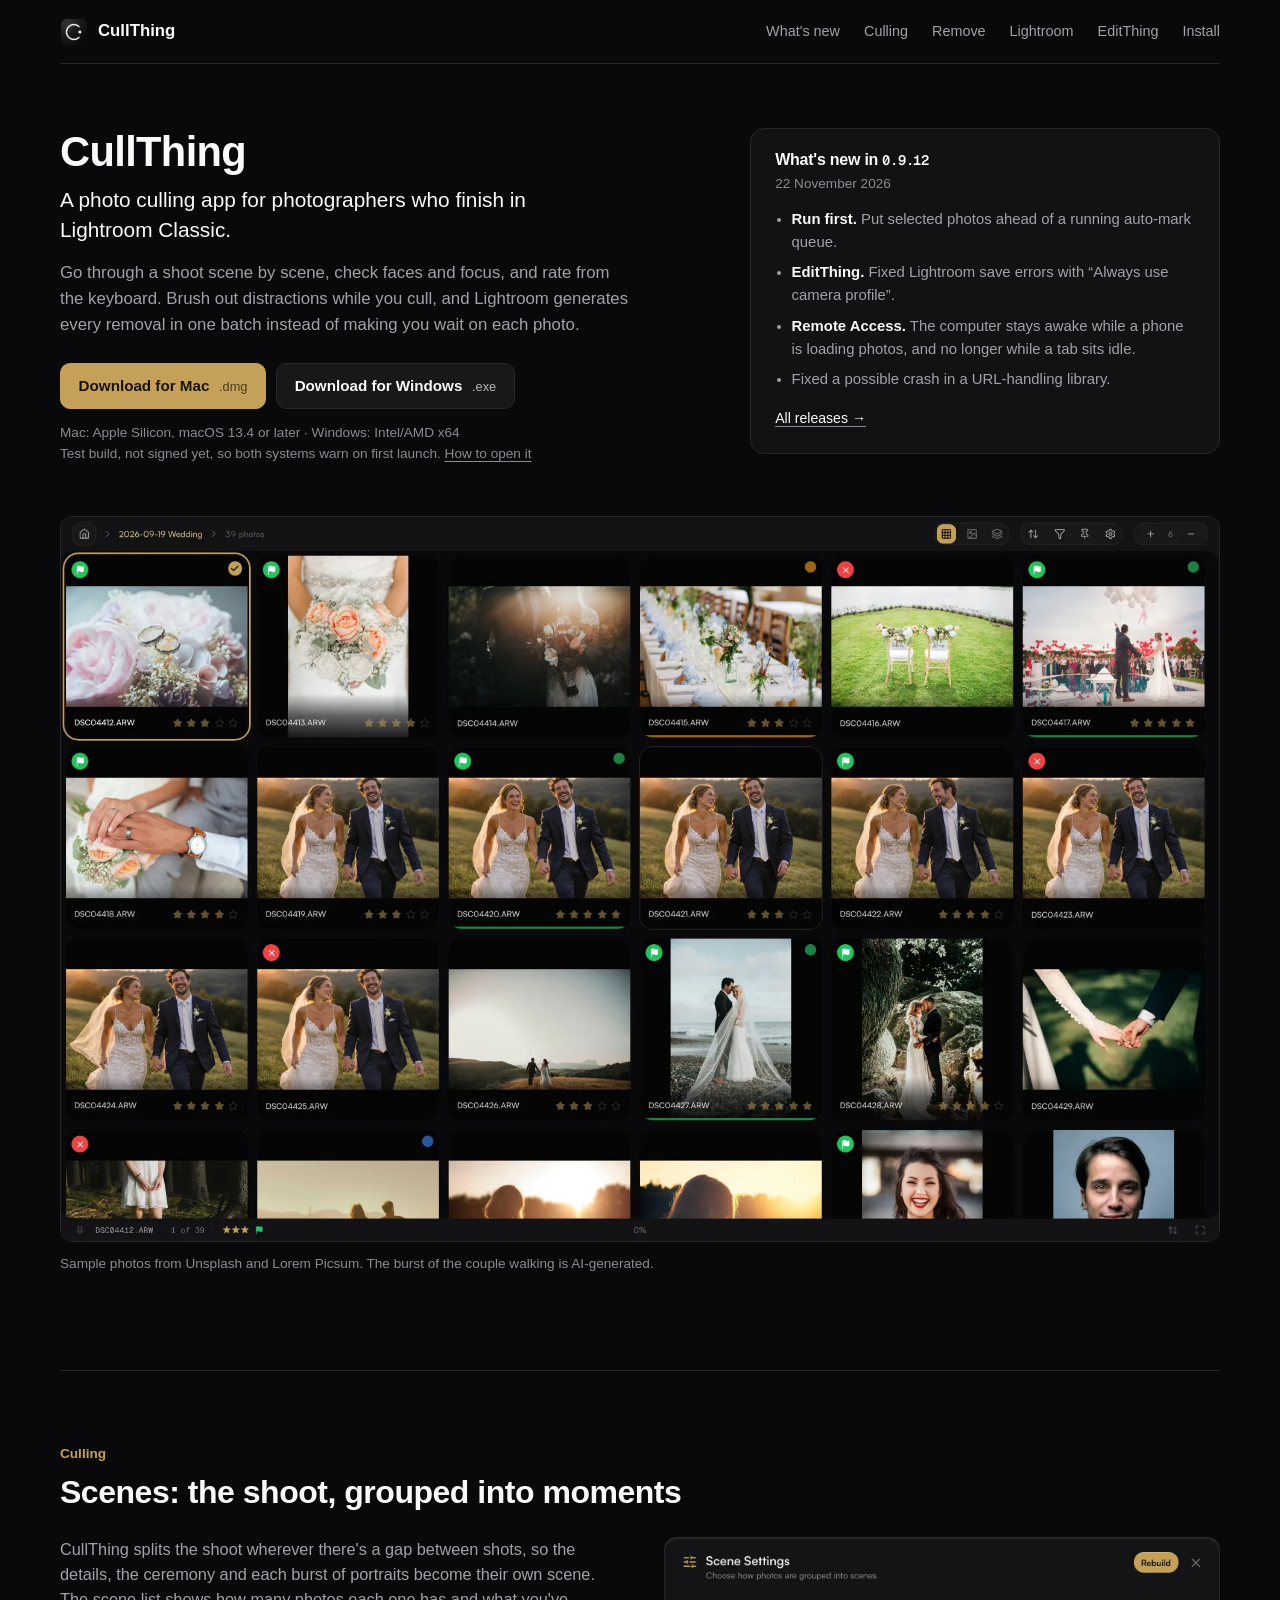
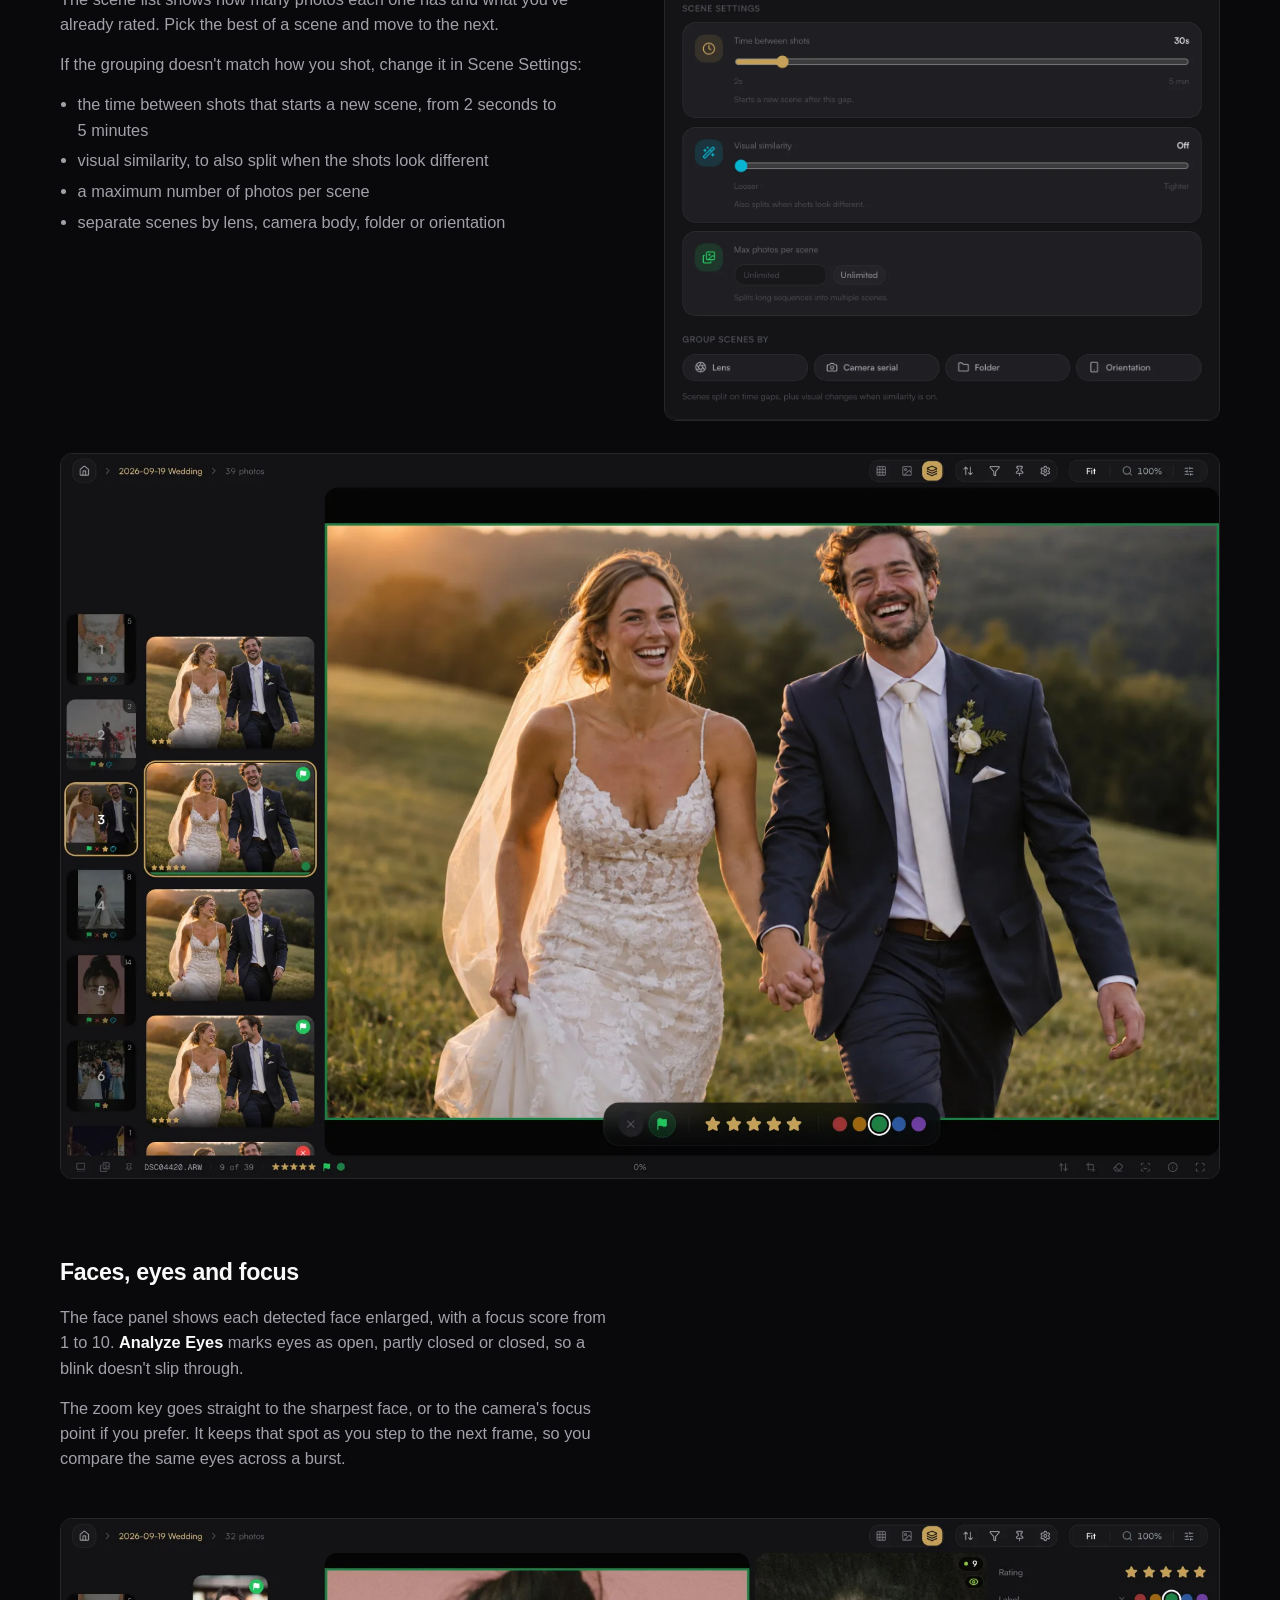
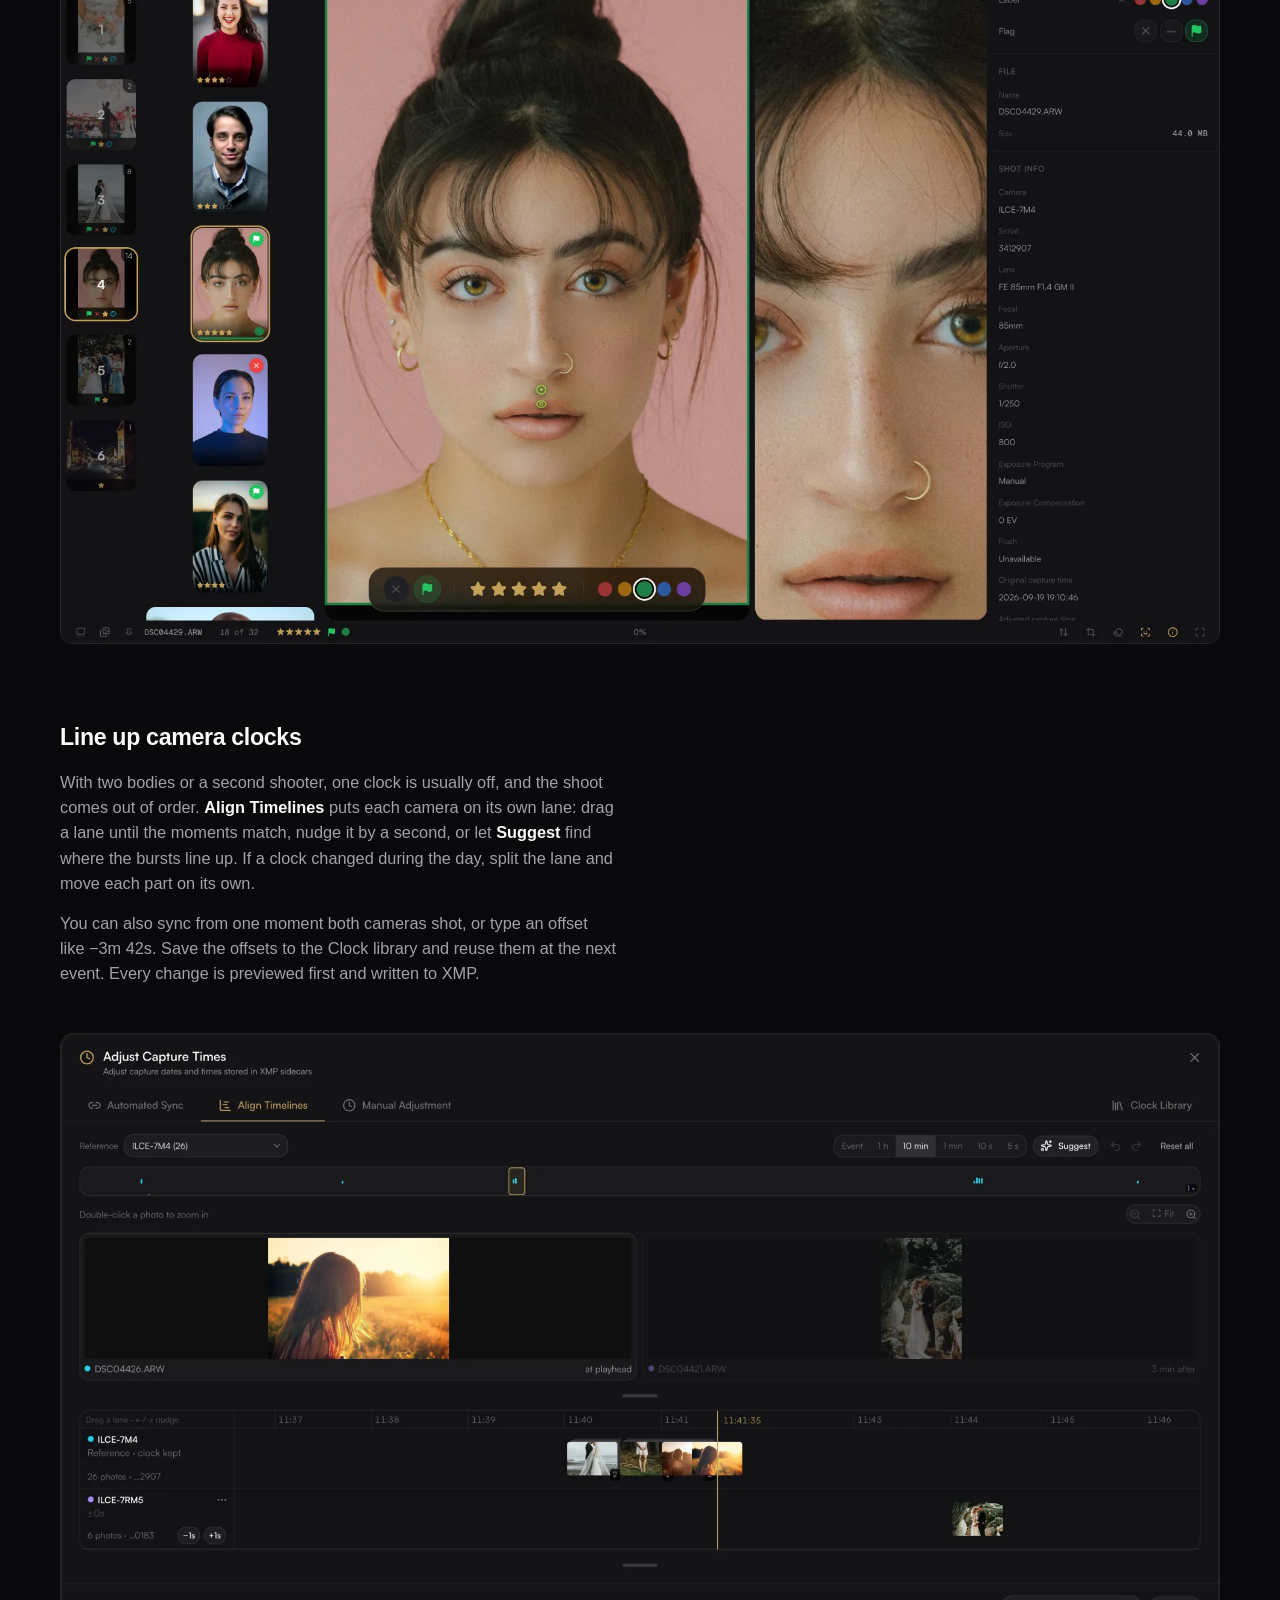
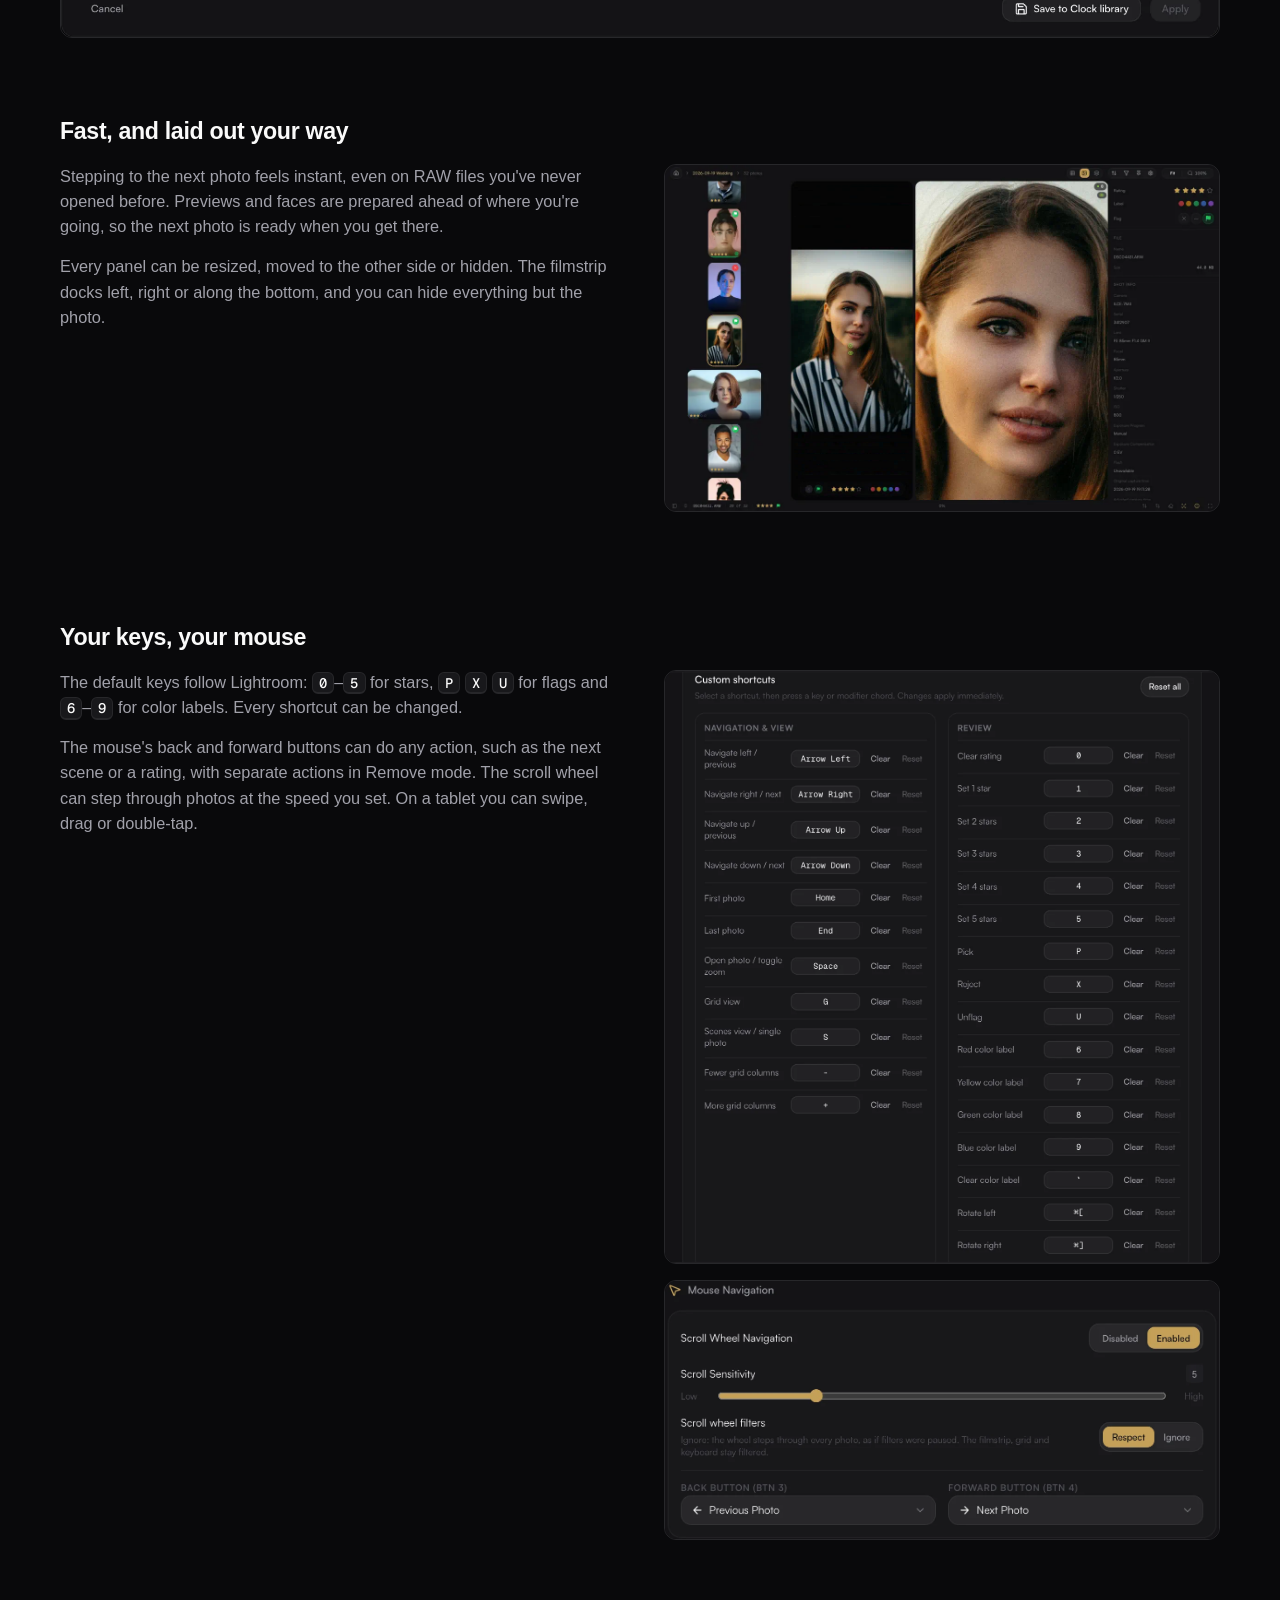
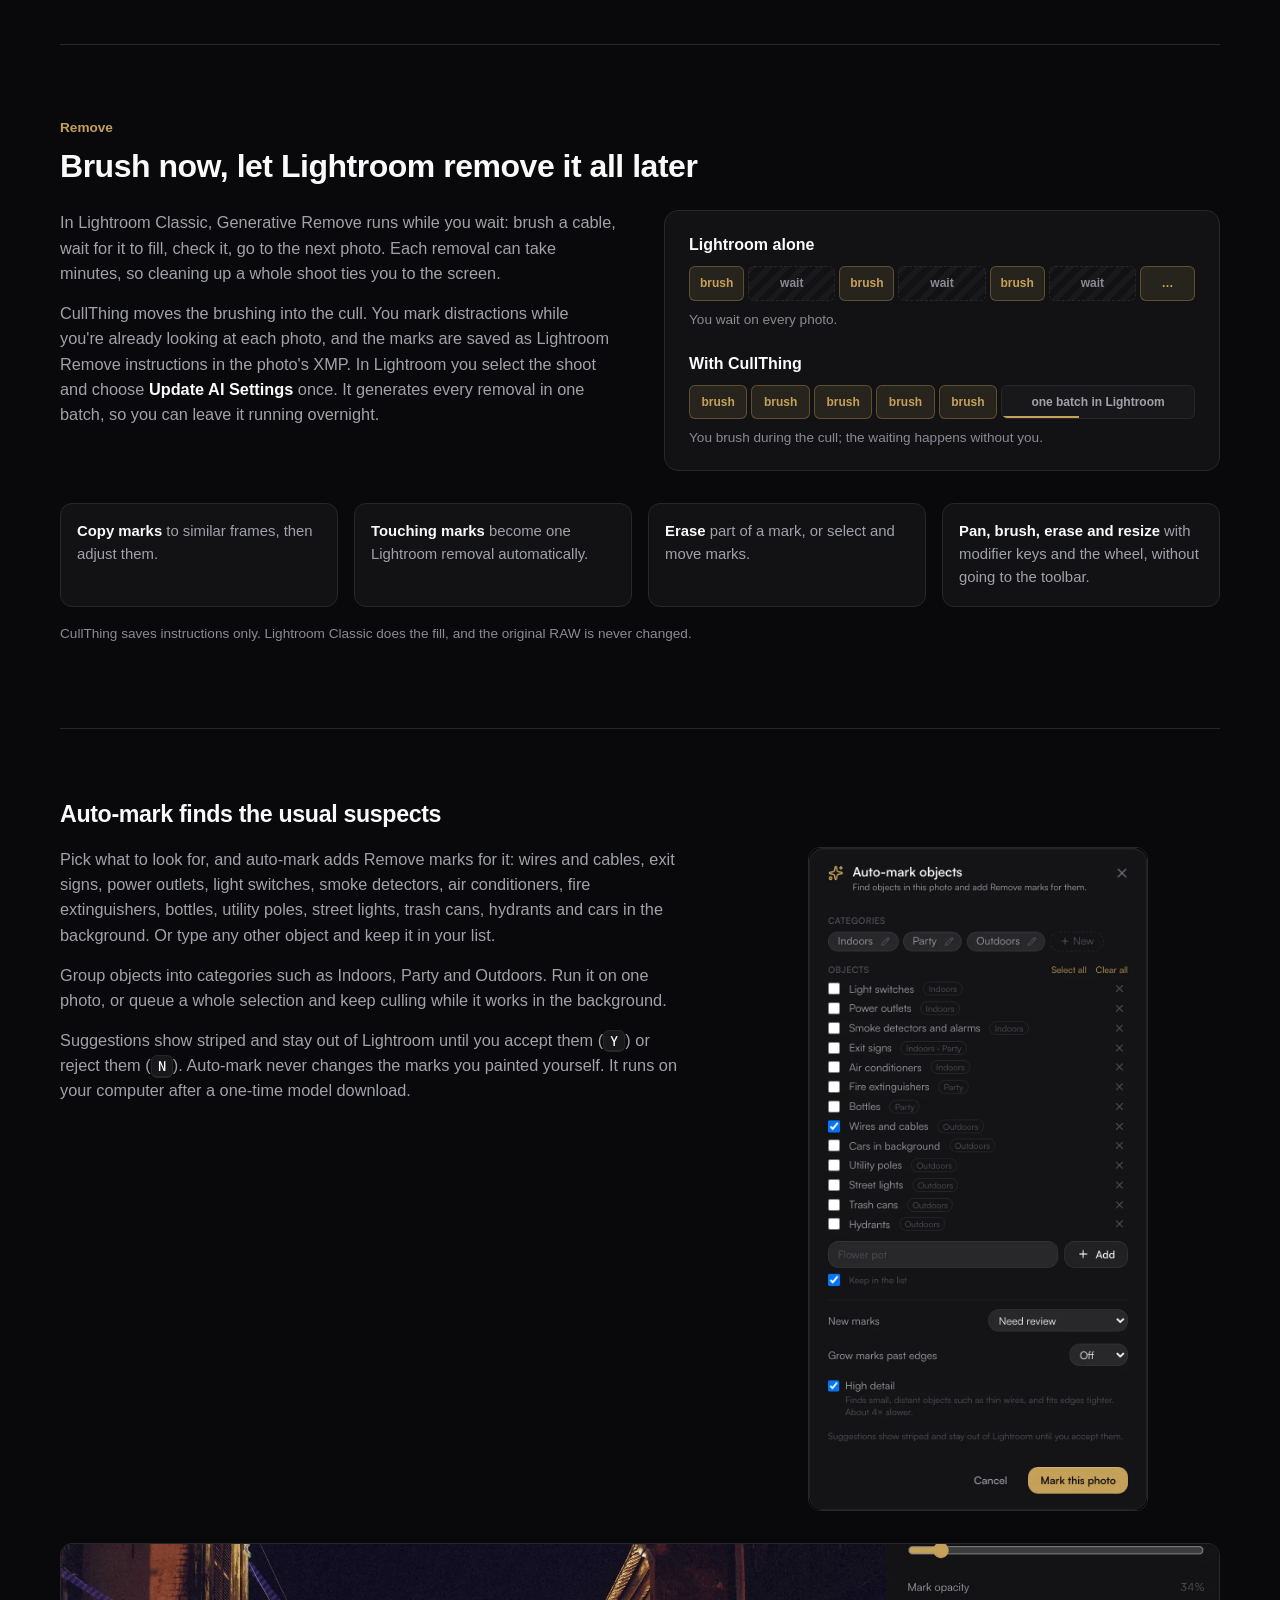
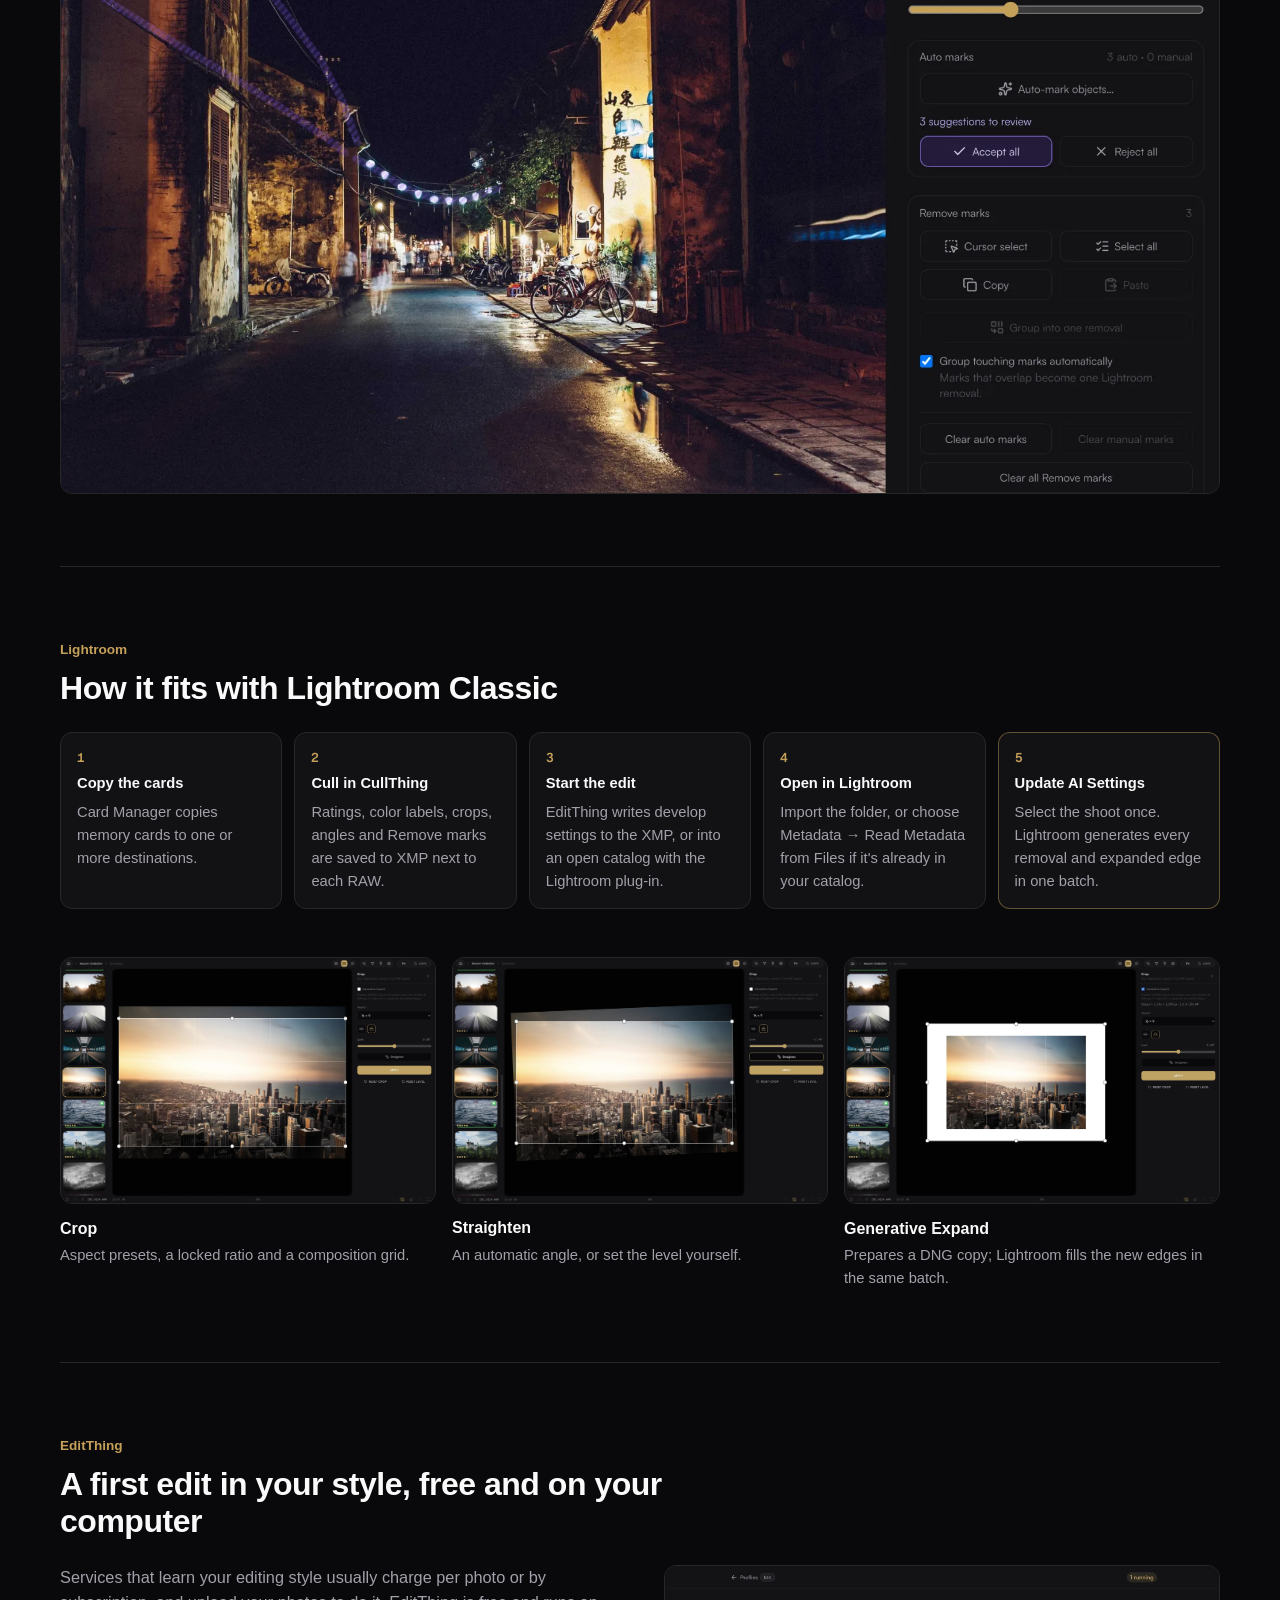
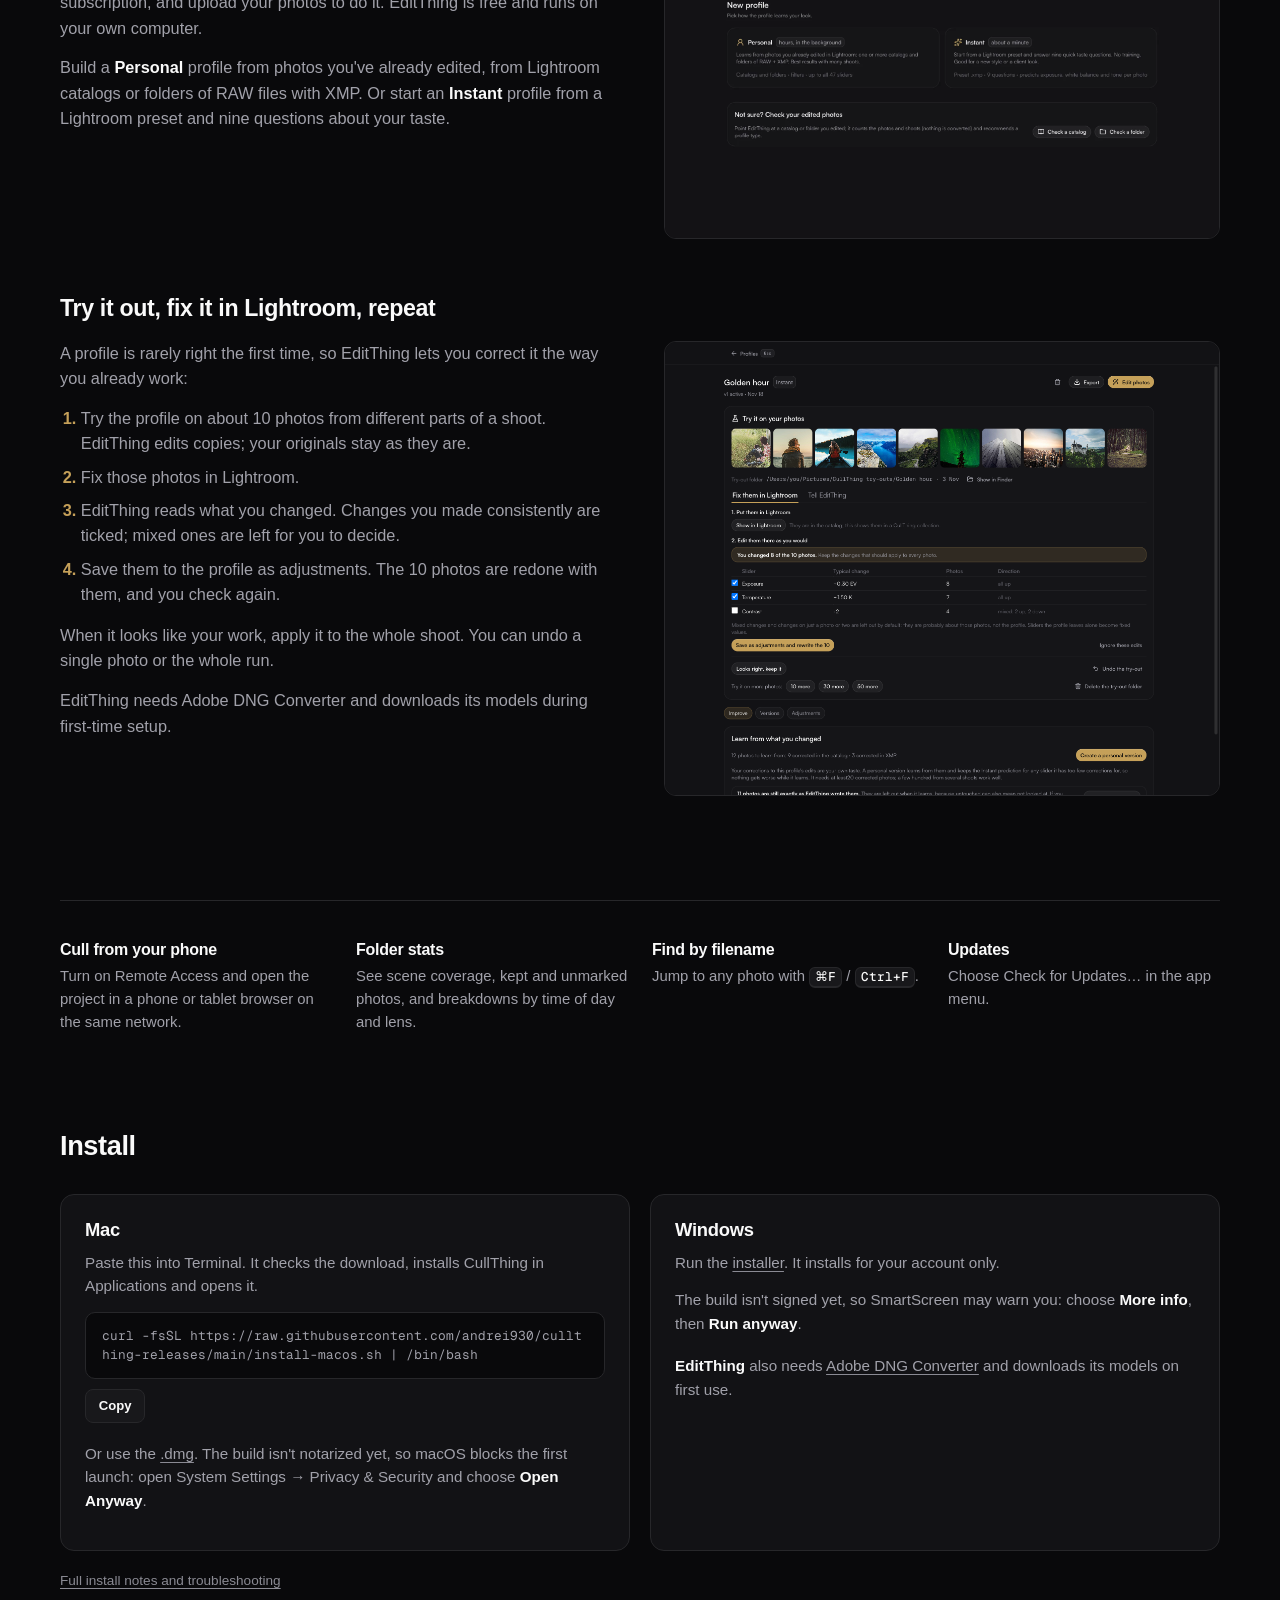
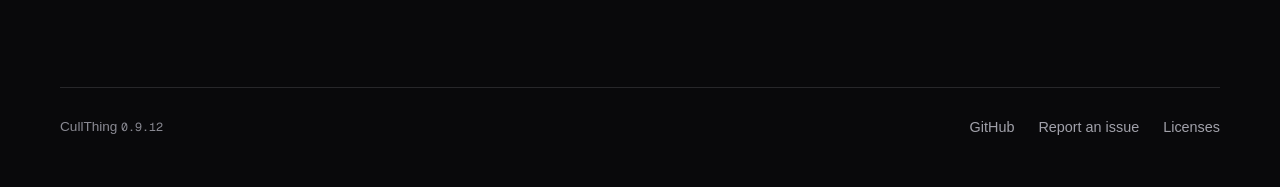
==== commit fb024783: "Expand the website tour: culling, Remove batch, Lightroom flow, EditThing - New sections: scenes and" ====
--- a/docs/index.html
+++ b/docs/index.html
@@ -7,7 +7,7 @@
     <title>CullThing</title>
     <meta
       name="description"
-      content="A photo culling app for photographers who finish in Lightroom Classic. Downloads for Mac and Windows."
+      content="A photo culling app for photographers who finish in Lightroom Classic. Mark Remove fixes while you cull and let Lightroom generate them all in one batch. Downloads for Mac and Windows."
     />
     <meta property="og:type" content="website" />
     <meta property="og:title" content="CullThing" />
@@ -21,7 +21,7 @@
     />
     <meta
       property="og:image"
-      content="https://andrei930.github.io/cullthing-releases/assets/cullthing-grid-desktop.png"
+      content="https://andrei930.github.io/cullthing-releases/assets/og.jpg"
     />
     <link
       rel="canonical"
@@ -39,8 +39,8 @@
       rel="stylesheet"
       href="https://api.fontshare.com/v2/css?f[]=satoshi@1&display=swap"
     />
-    <link rel="stylesheet" href="assets/style.css?v=20261122-rewrite" />
-    <script type="module" src="assets/site.js?v=20261122-rewrite"></script>
+    <link rel="stylesheet" href="assets/style.css?v=20261123-tour" />
+    <script type="module" src="assets/site.js?v=20261123-tour"></script>
   </head>
   <body>
     <a class="skip-link" href="#main">Skip to content</a>
@@ -51,9 +51,11 @@
         >
         <nav aria-label="Main">
           <a href="#new">What's new</a>
-          <a href="#features">Features</a>
+          <a href="#culling">Culling</a>
+          <a href="#remove">Remove</a>
+          <a href="#lightroom">Lightroom</a>
+          <a href="#editthing">EditThing</a>
           <a href="#install">Install</a>
-          <a href="https://github.com/andrei930/cullthing-releases">GitHub</a>
         </nav>
       </header>
 
@@ -67,8 +69,9 @@
             </p>
             <p class="body">
               Go through a shoot scene by scene, check faces and focus, and
-              rate and flag from the keyboard. Mark crops and cleanups as you
-              go. Everything reaches Lightroom as XMP.
+              rate from the keyboard. Brush out distractions while you cull,
+              and Lightroom generates every removal in one batch instead of
+              making you wait on each photo.
             </p>
             <div class="downloads">
               <a
@@ -125,127 +128,366 @@
         <figure class="hero-shot">
           <img
             class="shot"
-            src="assets/web/cullthing-grid-desktop.webp"
+            src="assets/web/grid.webp"
             width="1920"
-            height="1253"
-            alt="CullThing's grid view: a shoot of 24 photos with star ratings, pick flags and one selected frame."
+            height="1200"
+            alt="CullThing's grid view of a wedding shoot, with star ratings, pick and reject flags and color labels."
           />
           <figcaption class="faint">
-            Sample photos from Unsplash and Lorem Picsum.
+            Sample photos from Unsplash and Lorem Picsum. The burst of the
+            couple walking is AI-generated.
           </figcaption>
         </figure>
 
-        <section id="features" aria-labelledby="features-heading">
-          <h2 class="section-title" id="features-heading">What it does</h2>
-
-          <div class="feature">
-            <div>
-              <h3>Sort the shoot by scene</h3>
-              <p>
-                CullThing groups the shoot into scenes. Work through one moment
-                at a time and keep the best frames of each.
-              </p>
+        <!-- Culling -->
+        <section class="chapter" id="culling" aria-labelledby="scenes-heading">
+          <p class="kicker">Culling</p>
+          <h2 id="scenes-heading">Scenes: the shoot, grouped into moments</h2>
+          <div class="split">
+            <div class="prose">
+              <p>
+                CullThing splits the shoot wherever there's a gap between
+                shots, so the details, the ceremony and each burst of
+                portraits become their own scene. The scene list shows how many photos each one
+                has and what you've already rated. Pick the best of a scene and
+                move to the next.
+              </p>
+              <p>
+                If the grouping doesn't match how you shot, change it in Scene
+                Settings:
+              </p>
+              <ul class="ticks">
+                <li>the time between shots that starts a new scene, from 2&nbsp;seconds to 5&nbsp;minutes</li>
+                <li>visual similarity, to also split when the shots look different</li>
+                <li>a maximum number of photos per scene</li>
+                <li>separate scenes by lens, camera body, folder or orientation</li>
+              </ul>
             </div>
             <img
               class="shot"
-              src="assets/web/review-scenes-desktop.webp"
-              width="1920"
-              height="1254"
+              src="assets/web/scene-settings.webp"
+              width="1340"
+              height="1168"
               loading="lazy"
-              alt="Scene view: a list of scenes on the left and the frames of the selected scene next to the photo."
+              alt="Scene Settings: time between shots, visual similarity, maximum photos per scene, and grouping by lens, camera serial, folder or orientation."
             />
           </div>
-
-          <div class="feature">
-            <div>
-              <h3>Check faces, eyes and focus</h3>
-              <p>
-                The face panel shows faces up close with a focus score, and
-                Analyze Eyes adds eye status. Camera, lens and exposure sit in
-                the info panel.
+          <img
+            class="shot"
+            src="assets/web/scenes.webp"
+            width="1920"
+            height="1200"
+            loading="lazy"
+            alt="Scenes view: the scene list with photo counts, and a seven-frame burst of a couple walking, with the best frame picked and a blink rejected."
+          />
+        </section>
+
+        <section class="chapter" aria-labelledby="faces-heading">
+          <h3 id="faces-heading">Faces, eyes and focus</h3>
+          <div class="split">
+            <div class="prose">
+              <p>
+                The face panel shows each detected face enlarged, with a focus
+                score from 1 to 10. <b>Analyze Eyes</b> marks eyes as open,
+                partly closed or closed, so a blink doesn't slip through.
+              </p>
+              <p>
+                The zoom key goes straight to the sharpest face, or to the
+                camera's focus point if you prefer. It keeps that spot as you
+                step to the next frame, so you compare the same eyes across a
+                burst.
+              </p>
+            </div>
+            <div></div>
+          </div>
+          <img
+            class="shot"
+            src="assets/web/faces.webp"
+            width="1920"
+            height="1200"
+            loading="lazy"
+            alt="A guest portrait with the face panel showing the enlarged face, focus score 9 and an open-eyes icon, next to the info panel."
+          />
+        </section>
+
+        <section class="chapter" aria-labelledby="time-heading">
+          <h3 id="time-heading">Line up camera clocks</h3>
+          <div class="split">
+            <div class="prose">
+              <p>
+                With two bodies or a second shooter, one clock is usually off,
+                and the shoot comes out of order. <b>Align Timelines</b> puts
+                each camera on its own lane: drag a lane until the moments
+                match, nudge it by a second, or let <b>Suggest</b> find where
+                the bursts line up. If a clock changed during the day, split
+                the lane and move each part on its own.
+              </p>
+              <p>
+                You can also sync from one moment both cameras shot, or type
+                an offset like −3m&nbsp;42s. Save the offsets to the Clock
+                library and reuse them at the next event. Every change is
+                previewed first and written to XMP.
+              </p>
+            </div>
+            <div></div>
+          </div>
+          <img
+            class="shot"
+            src="assets/web/capture-align.webp"
+            width="1920"
+            height="999"
+            loading="lazy"
+            alt="Align Timelines with two camera lanes; the second camera's photo of the same moment sits three minutes later."
+          />
+        </section>
+
+        <section class="chapter" aria-labelledby="speed-heading">
+          <h3 id="speed-heading">Fast, and laid out your way</h3>
+          <div class="split">
+            <div class="prose">
+              <p>
+                Stepping to the next photo feels instant, even on RAW files
+                you've never opened before. Previews and faces are prepared
+                ahead of where you're going, so the next photo is ready when
+                you get there.
+              </p>
+              <p>
+                Every panel can be resized, moved to the other side or hidden.
+                The filmstrip docks left, right or along the bottom, and you can
+                hide everything but the photo.
               </p>
             </div>
             <img
               class="shot"
-              src="assets/web/review-faces-info-desktop.webp"
-              width="1920"
-              height="1254"
+              src="assets/web/layout.webp"
+              width="1200"
+              height="750"
               loading="lazy"
-              alt="A portrait with the info panel on the left and a magnified face on the right."
+              alt="Animation: the face panel, info panel and filmstrip are resized by dragging their edges, then hidden."
             />
           </div>
-
-          <div class="feature">
+        </section>
+
+        <section class="chapter" aria-labelledby="controls-heading">
+          <h3 id="controls-heading">Your keys, your mouse</h3>
+          <div class="split">
+            <div class="prose">
+              <p>
+                The default keys follow Lightroom: <kbd>0</kbd>–<kbd>5</kbd> for
+                stars, <kbd>P</kbd> <kbd>X</kbd> <kbd>U</kbd> for flags and
+                <kbd>6</kbd>–<kbd>9</kbd> for color labels. Every shortcut can be
+                changed.
+              </p>
+              <p>
+                The mouse's back and forward buttons can do any action, such as
+                the next scene or a rating, with separate actions in Remove
+                mode. The scroll wheel can step through photos at the speed you
+                set. On a tablet you can swipe, drag or double-tap.
+              </p>
+            </div>
+            <div class="stack">
+              <img
+                class="shot"
+                src="assets/web/shortcuts.webp"
+                width="1340"
+                height="1433"
+                loading="lazy"
+                alt="The shortcut editor with navigation and review keys."
+              />
+              <img
+                class="shot"
+                src="assets/web/mouse.webp"
+                width="1268"
+                height="591"
+                loading="lazy"
+                alt="Mouse settings: scroll wheel navigation, sensitivity, and actions for the back and forward buttons."
+              />
+            </div>
+          </div>
+        </section>
+
+        <!-- Remove: the headline feature -->
+        <section class="chapter" id="remove" aria-labelledby="remove-heading">
+          <p class="kicker">Remove</p>
+          <h2 id="remove-heading">Brush now, let Lightroom remove it all later</h2>
+          <div class="split">
+            <div class="prose">
+              <p>
+                In Lightroom Classic, Generative Remove runs while you wait:
+                brush a cable, wait for it to fill, check it, go to the next
+                photo. Each removal can take minutes, so cleaning up a whole
+                shoot ties you to the screen.
+              </p>
+              <p>
+                CullThing moves the brushing into the cull. You mark
+                distractions while you're already looking at each photo, and
+                the marks are saved as Lightroom Remove instructions in the
+                photo's XMP. In Lightroom you select the shoot and choose
+                <b>Update AI Settings</b> once. It generates every removal in
+                one batch, so you can leave it running overnight.
+              </p>
+            </div>
+            <figure class="diagram" aria-label="Lightroom alone: brush, wait, brush, wait. With CullThing: brush every photo during the cull, then one batch in Lightroom.">
+              <div class="lane">
+                <p class="lane-title">Lightroom alone</p>
+                <div class="track">
+                  <span class="b">brush</span><span class="w">wait</span
+                  ><span class="b">brush</span><span class="w">wait</span
+                  ><span class="b">brush</span><span class="w">wait</span
+                  ><span class="b">…</span>
+                </div>
+                <p class="lane-note faint">You wait on every photo.</p>
+              </div>
+              <div class="lane">
+                <p class="lane-title">With CullThing</p>
+                <div class="track">
+                  <span class="b">brush</span><span class="b">brush</span
+                  ><span class="b">brush</span><span class="b">brush</span
+                  ><span class="b">brush</span><span class="batch">one batch in Lightroom</span>
+                </div>
+                <p class="lane-note faint">
+                  You brush during the cull; the waiting happens without you.
+                </p>
+              </div>
+            </figure>
+          </div>
+          <ul class="facts">
+            <li><b>Copy marks</b> to similar frames, then adjust them.</li>
+            <li><b>Touching marks</b> become one Lightroom removal automatically.</li>
+            <li><b>Erase</b> part of a mark, or select and move marks.</li>
+            <li><b>Pan, brush, erase and resize</b> with modifier keys and the wheel, without going to the toolbar.</li>
+          </ul>
+          <p class="faint">
+            CullThing saves instructions only. Lightroom Classic does the fill,
+            and the original RAW is never changed.
+          </p>
+        </section>
+
+        <section class="chapter" id="auto-mark" aria-labelledby="auto-mark-heading">
+          <h3 id="auto-mark-heading">Auto-mark finds the usual suspects</h3>
+          <div class="split split-media">
+            <div class="prose">
+              <p>
+                Pick what to look for, and auto-mark adds Remove marks for it:
+                wires and cables, exit signs, power outlets, light switches,
+                smoke detectors, air conditioners, fire extinguishers, bottles,
+                utility poles, street lights, trash cans, hydrants and cars in
+                the background. Or type any other object and keep it in your
+                list.
+              </p>
+              <p>
+                Group objects into categories such as Indoors, Party and
+                Outdoors. Run it on one photo, or queue a whole selection and
+                keep culling while it works in the background.
+              </p>
+              <p>
+                Suggestions show striped and stay out of Lightroom until you
+                accept them (<kbd>Y</kbd>) or reject them (<kbd>N</kbd>).
+                Auto-mark never changes the marks you painted yourself. It runs
+                on your computer after a one-time model download.
+              </p>
+            </div>
+            <img
+              class="shot narrow-shot"
+              src="assets/web/automark-modal.webp"
+              width="784"
+              height="1536"
+              loading="lazy"
+              alt="The auto-mark dialog with categories, a list of objects to look for, and a field to type another object."
+            />
+          </div>
+          <img
+            class="shot"
+            src="assets/web/remove-suggest.webp"
+            width="1920"
+            height="911"
+            loading="lazy"
+            alt="Remove mode on a night street: striped suggestions along the overhead wires and string lights, and the panel offering Accept all or Reject all."
+          />
+        </section>
+
+        <!-- Lightroom flow -->
+        <section class="chapter" id="lightroom" aria-labelledby="lr-heading">
+          <p class="kicker">Lightroom</p>
+          <h2 id="lr-heading">How it fits with Lightroom Classic</h2>
+          <ol class="flow">
+            <li>
+              <b>Copy the cards</b>
+              <span>Card Manager copies memory cards to one or more destinations.</span>
+            </li>
+            <li>
+              <b>Cull in CullThing</b>
+              <span>Ratings, color labels, crops, angles and Remove marks are saved to XMP next to each RAW.</span>
+            </li>
+            <li>
+              <b>Start the edit</b>
+              <span>EditThing writes develop settings to the XMP, or into an open catalog with the Lightroom plug-in.</span>
+            </li>
+            <li>
+              <b>Open in Lightroom</b>
+              <span>Import the folder, or choose Metadata → Read Metadata from Files if it's already in your catalog.</span>
+            </li>
+            <li>
+              <b>Update AI Settings</b>
+              <span>Select the shoot once. Lightroom generates every removal and expanded edge in one batch.</span>
+            </li>
+          </ol>
+          <div class="trio">
             <div>
-              <h3>Mark distractions while you cull</h3>
-              <p>
-                Brush over a stray cable or a sign, or let auto-mark find wires,
-                exit signs and background cars. The marks are saved to XMP, and
-                Lightroom Classic does the removal.
-              </p>
-            </div>
-            <img
-              class="shot"
-              src="assets/web/remove-mode-desktop.webp"
-              width="1920"
-              height="1254"
-              loading="lazy"
-              alt="Remove mode: a marked path in a forest photo, with brush and auto-mark controls on the right."
-            />
-          </div>
-
-          <div class="feature feature-wide">
+              <img
+                class="shot"
+                src="assets/web/crop-mode-desktop.webp"
+                width="1920"
+                height="1254"
+                loading="lazy"
+                alt="Crop mode with crop handles and aspect presets."
+              />
+              <h4>Crop</h4>
+              <p class="muted">Aspect presets, a locked ratio and a composition grid.</p>
+            </div>
             <div>
-              <h3>Frame it before the handoff</h3>
-              <p>Crops and angles are saved to XMP; the original file isn't touched.</p>
-            </div>
-            <div class="trio">
-              <div>
-                <img
-                  class="shot"
-                  src="assets/web/crop-mode-desktop.webp"
-                  width="1920"
-                  height="1254"
-                  loading="lazy"
-                  alt="Crop mode with crop handles and aspect presets."
-                />
-                <h4>Crop</h4>
-                <p class="muted">Aspect presets, a locked ratio and a composition grid.</p>
-              </div>
-              <div>
-                <img
-                  class="shot"
-                  src="assets/web/straighten-mode-desktop.webp"
-                  width="1920"
-                  height="1253"
-                  loading="lazy"
-                  alt="Straighten mode with a rotated photo and the Level slider."
-                />
-                <h4>Straighten</h4>
-                <p class="muted">An automatic angle, or set the level yourself.</p>
-              </div>
-              <div>
-                <img
-                  class="shot"
-                  src="assets/web/generative-expand-desktop.webp"
-                  width="1920"
-                  height="1254"
-                  loading="lazy"
-                  alt="Generative Expand: a photo with a white border marking the area to fill."
-                />
-                <h4>Generative Expand</h4>
-                <p class="muted">Prepares a DNG copy for Lightroom to fill in.</p>
-              </div>
-            </div>
-          </div>
-
-          <div class="feature" id="editthing">
+              <img
+                class="shot"
+                src="assets/web/straighten-mode-desktop.webp"
+                width="1920"
+                height="1253"
+                loading="lazy"
+                alt="Straighten mode with a rotated photo and the Level slider."
+              />
+              <h4>Straighten</h4>
+              <p class="muted">An automatic angle, or set the level yourself.</p>
+            </div>
             <div>
-              <h3>EditThing: a first edit in your style</h3>
-              <p>
-                Train a profile on photos you've already edited, or start from a
-                preset and nine questions. Try it on a few photos, correct it in
-                Lightroom, then apply it to the shoot. It runs on your computer.
+              <img
+                class="shot"
+                src="assets/web/generative-expand-desktop.webp"
+                width="1920"
+                height="1254"
+                loading="lazy"
+                alt="Generative Expand: a photo with a white border marking the area to fill."
+              />
+              <h4>Generative Expand</h4>
+              <p class="muted">Prepares a DNG copy; Lightroom fills the new edges in the same batch.</p>
+            </div>
+          </div>
+        </section>
+
+        <!-- EditThing -->
+        <section class="chapter" id="editthing" aria-labelledby="edit-heading">
+          <p class="kicker">EditThing</p>
+          <h2 id="edit-heading">A first edit in your style, free and on your computer</h2>
+          <div class="split">
+            <div class="prose">
+              <p>
+                Services that learn your editing style usually charge per photo
+                or by subscription, and upload your photos to do it. EditThing
+                is free and runs on your own computer.
+              </p>
+              <p>
+                Build a <b>Personal</b> profile from photos you've already
+                edited, from Lightroom catalogs or folders of RAW files with
+                XMP. Or start an <b>Instant</b> profile from a Lightroom preset
+                and nine questions about your taste.
               </p>
             </div>
             <img
@@ -258,46 +500,60 @@
             />
           </div>
 
-          <div class="feature">
-            <div>
-              <h3>Set up the screen your way</h3>
-              <p>
-                Filmstrip on the left, right or bottom; panels on either side.
-                Or hide everything but the photo.
+          <h3 class="sub">Try it out, fix it in Lightroom, repeat</h3>
+          <div class="split">
+            <div class="prose">
+              <p>
+                A profile is rarely right the first time, so EditThing lets you
+                correct it the way you already work:
+              </p>
+              <ol class="loop">
+                <li>Try the profile on about 10 photos from different parts of a shoot. EditThing edits copies; your originals stay as they are.</li>
+                <li>Fix those photos in Lightroom.</li>
+                <li>EditThing reads what you changed. Changes you made consistently are ticked; mixed ones are left for you to decide.</li>
+                <li>Save them to the profile as adjustments. The 10 photos are redone with them, and you check again.</li>
+              </ol>
+              <p>
+                When it looks like your work, apply it to the whole shoot. You
+                can undo a single photo or the whole run.
+              </p>
+              <p class="faint">
+                EditThing needs Adobe DNG Converter and downloads its models
+                during first-time setup.
               </p>
             </div>
             <img
               class="shot"
-              src="assets/web/workspace-settings-desktop.webp"
-              width="1920"
-              height="1254"
+              src="assets/editthing-lightroom-feedback-varied.png"
+              width="1100"
+              height="900"
               loading="lazy"
-              alt="Workspace settings for the filmstrip and panel positions."
+              alt="EditThing's trial review: the changes detected from Lightroom edits, with consistent ones ticked, ready to save as adjustments."
             />
           </div>
-
-          <div class="also">
-            <div>
-              <h3>Card Manager</h3>
-              <p>Copy memory cards to one or more destinations.</p>
-            </div>
-            <div>
-              <h3>Cull from your phone</h3>
-              <p>
-                Turn on Remote Access and open the project in a phone or tablet
-                browser on the same network.
-              </p>
-            </div>
-            <div>
-              <h3>Lightroom reads it all</h3>
-              <p>Ratings, labels, flags, crops and marks go into XMP sidecars.</p>
-            </div>
-            <div>
-              <h3>Updates</h3>
-              <p>Choose Check for Updates… in the app menu.</p>
-            </div>
-          </div>
-        </section>
+        </section>
+
+        <div class="also">
+          <div>
+            <h3>Cull from your phone</h3>
+            <p>
+              Turn on Remote Access and open the project in a phone or tablet
+              browser on the same network.
+            </p>
+          </div>
+          <div>
+            <h3>Folder stats</h3>
+            <p>See scene coverage, kept and unmarked photos, and breakdowns by time of day and lens.</p>
+          </div>
+          <div>
+            <h3>Find by filename</h3>
+            <p>Jump to any photo with <kbd>⌘F</kbd> / <kbd>Ctrl+F</kbd>.</p>
+          </div>
+          <div>
+            <h3>Updates</h3>
+            <p>Choose Check for Updates… in the app menu.</p>
+          </div>
+        </div>
 
         <section id="install" aria-labelledby="install-heading">
           <h2 class="section-title" id="install-heading">Install</h2>
--- a/docs/assets/style.css
+++ b/docs/assets/style.css
@@ -313,6 +313,218 @@
   margin: 0;
 }
 
+/* Chapters */
+.chapter {
+  padding: 72px 0;
+  border-top: 1px solid var(--line);
+}
+.chapter + .chapter:not([id]) {
+  padding-top: 8px;
+  border-top: 0;
+}
+.kicker {
+  color: var(--accent);
+  font-size: 0.85rem;
+  font-weight: 600;
+  margin-bottom: 0.6rem;
+}
+.chapter h2 {
+  font-size: 2rem;
+  max-width: 22em;
+  margin-bottom: 1.6rem;
+}
+.chapter h3 {
+  font-size: 1.45rem;
+  margin-bottom: 1.2rem;
+}
+.chapter h3.sub {
+  margin-top: 56px;
+}
+.split {
+  display: grid;
+  grid-template-columns: 1fr 1fr;
+  gap: 48px;
+  align-items: start;
+  margin-bottom: 32px;
+}
+.split-media {
+  grid-template-columns: 1.3fr 1fr;
+}
+.narrow-shot {
+  max-width: 340px;
+  justify-self: center;
+}
+.prose p,
+.prose li {
+  color: var(--text-2);
+  font-size: 1.02rem;
+}
+.prose b {
+  color: var(--text);
+}
+.stack {
+  display: grid;
+  gap: 16px;
+}
+kbd {
+  display: inline-block;
+  min-width: 1.6em;
+  padding: 0.05em 0.4em;
+  border: 1px solid var(--line);
+  border-bottom-width: 2px;
+  border-radius: 6px;
+  background: var(--bg-3);
+  color: var(--text);
+  font: 500 0.85em var(--mono);
+  text-align: center;
+}
+.ticks {
+  margin: 0;
+  padding-left: 1.1em;
+}
+.ticks li {
+  margin-bottom: 0.35rem;
+}
+.facts {
+  list-style: none;
+  padding: 0;
+  margin: 0 0 1rem;
+  display: grid;
+  grid-template-columns: repeat(4, 1fr);
+  gap: 16px;
+}
+.facts li {
+  background: var(--bg-2);
+  border: 1px solid var(--line);
+  border-radius: 12px;
+  padding: 16px;
+  color: var(--text-2);
+  font-size: 0.93rem;
+}
+
+/* Remove diagram */
+.diagram {
+  margin: 0;
+  background: var(--bg-2);
+  border: 1px solid var(--line);
+  border-radius: 14px;
+  padding: 22px 24px;
+  display: grid;
+  gap: 22px;
+}
+.lane-title {
+  font-weight: 600;
+  margin-bottom: 0.5rem;
+}
+.lane-note {
+  margin: 0.5rem 0 0;
+}
+.track {
+  display: flex;
+  gap: 4px;
+  font-size: 0.75rem;
+  font-weight: 600;
+}
+.track span {
+  border-radius: 6px;
+  padding: 7px 0;
+  text-align: center;
+  white-space: nowrap;
+  overflow: hidden;
+}
+.track .b {
+  flex: 1 1 0;
+  background: var(--accent-soft);
+  color: var(--accent);
+  border: 1px solid color-mix(in srgb, var(--accent) 35%, transparent);
+}
+.track .w {
+  flex: 1.6 1 0;
+  color: var(--text-3);
+  border: 1px dashed var(--line);
+  background: repeating-linear-gradient(
+    -45deg,
+    transparent 0 6px,
+    rgb(255 255 255 / 0.03) 6px 12px
+  );
+}
+.track .batch {
+  flex: 3.4 1 0;
+  background: var(--bg-3);
+  color: var(--text-2);
+  border: 1px solid var(--line);
+  position: relative;
+}
+.track .batch::after {
+  content: "";
+  position: absolute;
+  left: 0;
+  bottom: 0;
+  height: 2px;
+  width: 40%;
+  background: var(--accent);
+  animation: batch 2.8s ease-in-out infinite;
+}
+@keyframes batch {
+  0% {
+    width: 0;
+  }
+  80%,
+  100% {
+    width: 100%;
+  }
+}
+@media (prefers-reduced-motion: reduce) {
+  .track .batch::after {
+    animation: none;
+    width: 100%;
+  }
+}
+
+/* Lightroom flow */
+.flow {
+  list-style: none;
+  counter-reset: step;
+  padding: 0;
+  margin: 0 0 48px;
+  display: grid;
+  grid-template-columns: repeat(5, 1fr);
+  gap: 12px;
+}
+.flow li {
+  counter-increment: step;
+  background: var(--bg-2);
+  border: 1px solid var(--line);
+  border-radius: 12px;
+  padding: 16px;
+  display: grid;
+  gap: 6px;
+  align-content: start;
+  font-size: 0.92rem;
+}
+.flow li::before {
+  content: counter(step);
+  font: 600 0.8rem var(--mono);
+  color: var(--accent);
+}
+.flow li:last-child {
+  border-color: color-mix(in srgb, var(--accent) 45%, transparent);
+}
+.flow span {
+  color: var(--text-2);
+}
+.loop {
+  padding-left: 1.3em;
+  margin: 0 0 1rem;
+}
+.loop li {
+  margin-bottom: 0.5rem;
+}
+.loop li::marker {
+  color: var(--accent);
+  font-weight: 600;
+}
+
 /* Install */
 .install {
   display: grid;
@@ -397,7 +609,29 @@
   font-size: 0.9rem;
 }
 
+@media (max-width: 1000px) {
+  .flow {
+    grid-template-columns: repeat(2, 1fr);
+  }
+  .facts {
+    grid-template-columns: repeat(2, 1fr);
+  }
+}
 @media (max-width: 860px) {
+  .split,
+  .split-media {
+    grid-template-columns: 1fr;
+    gap: 24px;
+  }
+  .split > div:empty {
+    display: none;
+  }
+  .chapter {
+    padding: 48px 0;
+  }
+  .chapter h2 {
+    font-size: 1.6rem;
+  }
   .top,
   .feature,
   .install {
@@ -424,7 +658,9 @@
   .wrap {
     width: calc(100% - 32px);
   }
-  .also {
+  .also,
+  .flow,
+  .facts {
     grid-template-columns: 1fr;
   }
   .downloads .button {
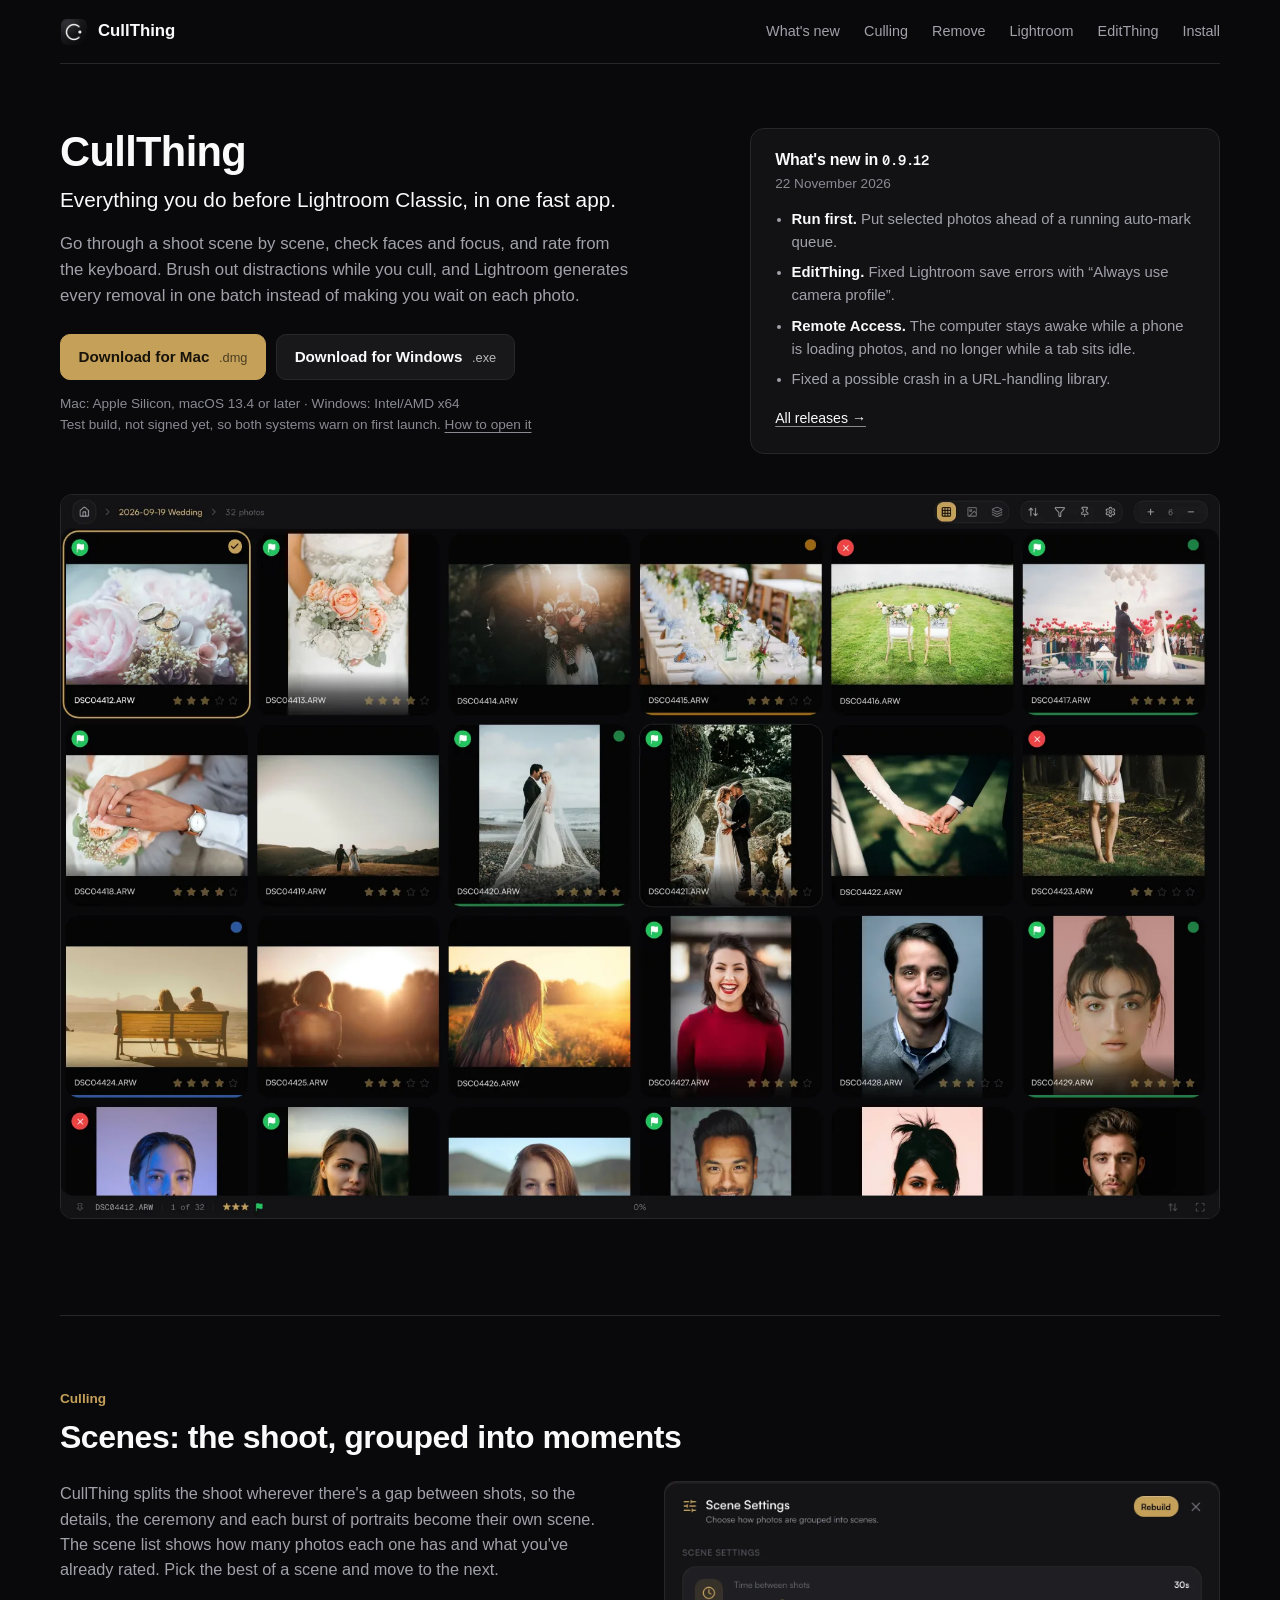
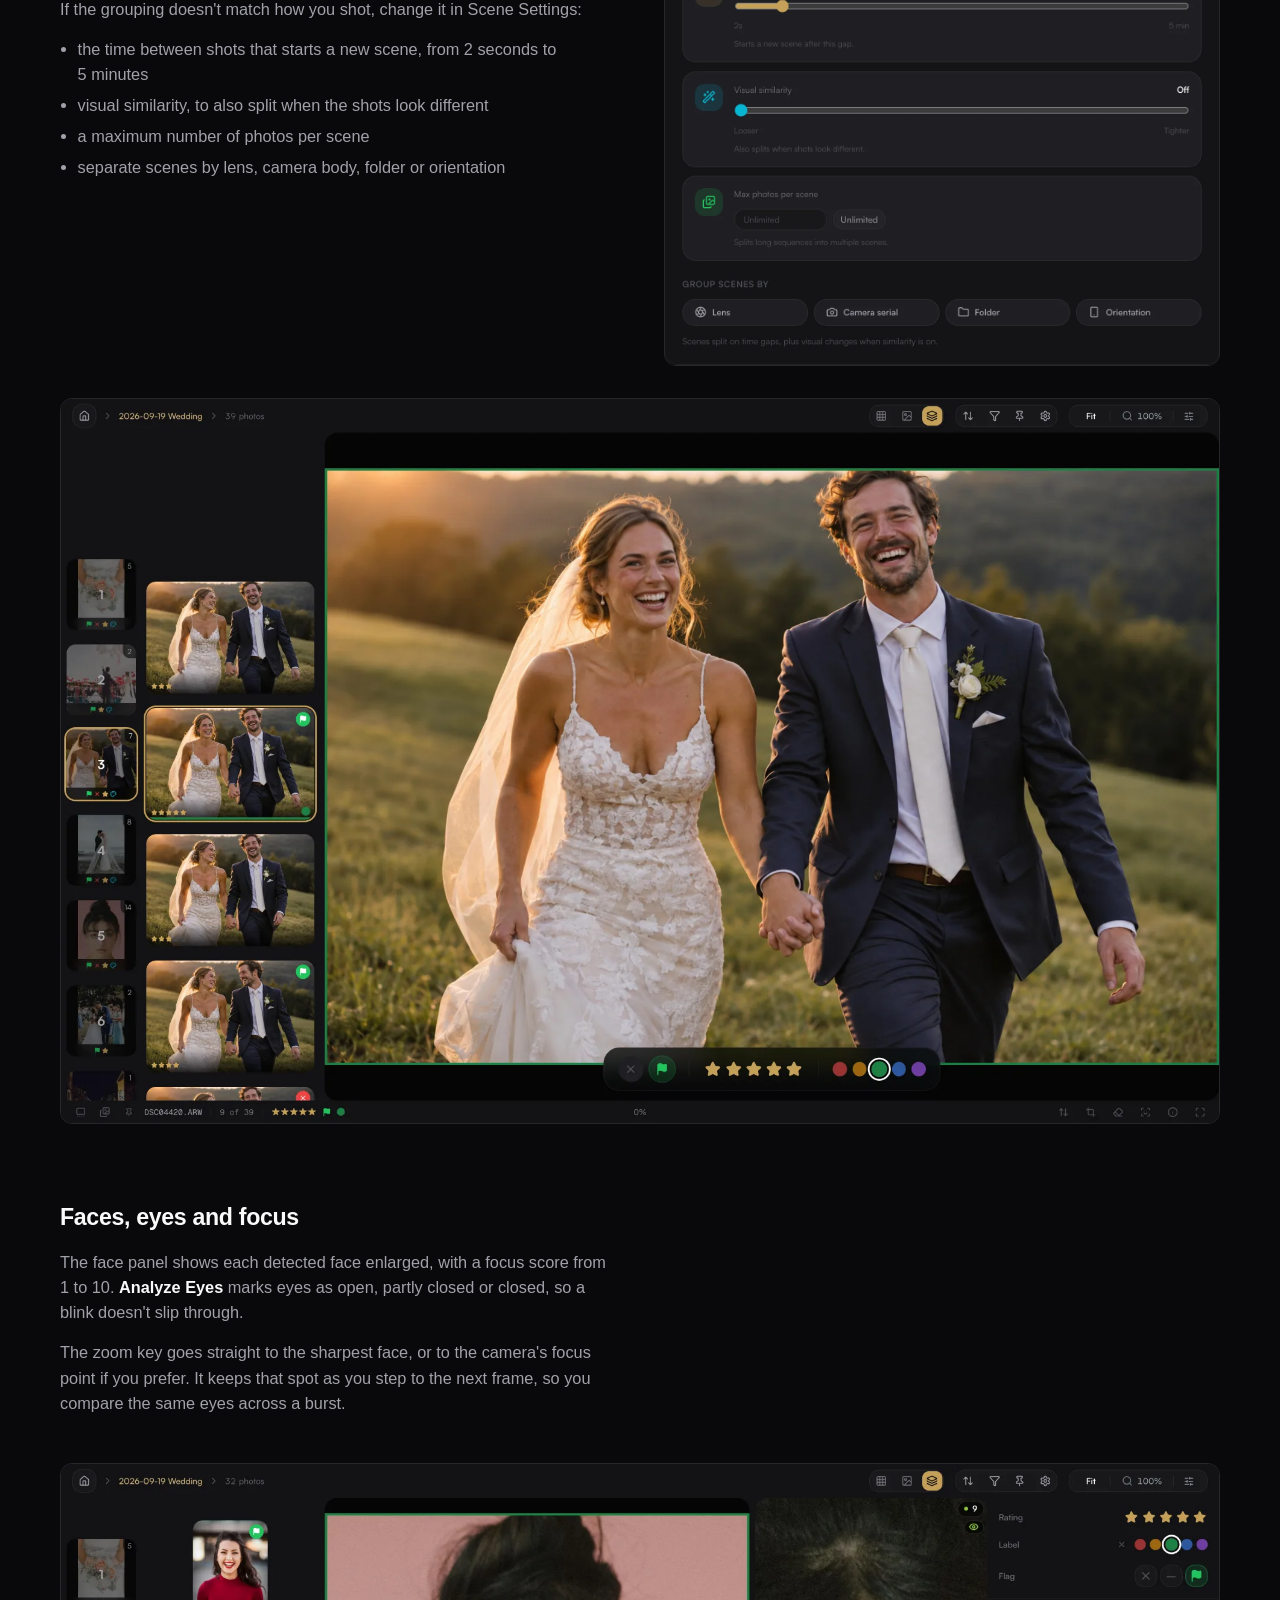
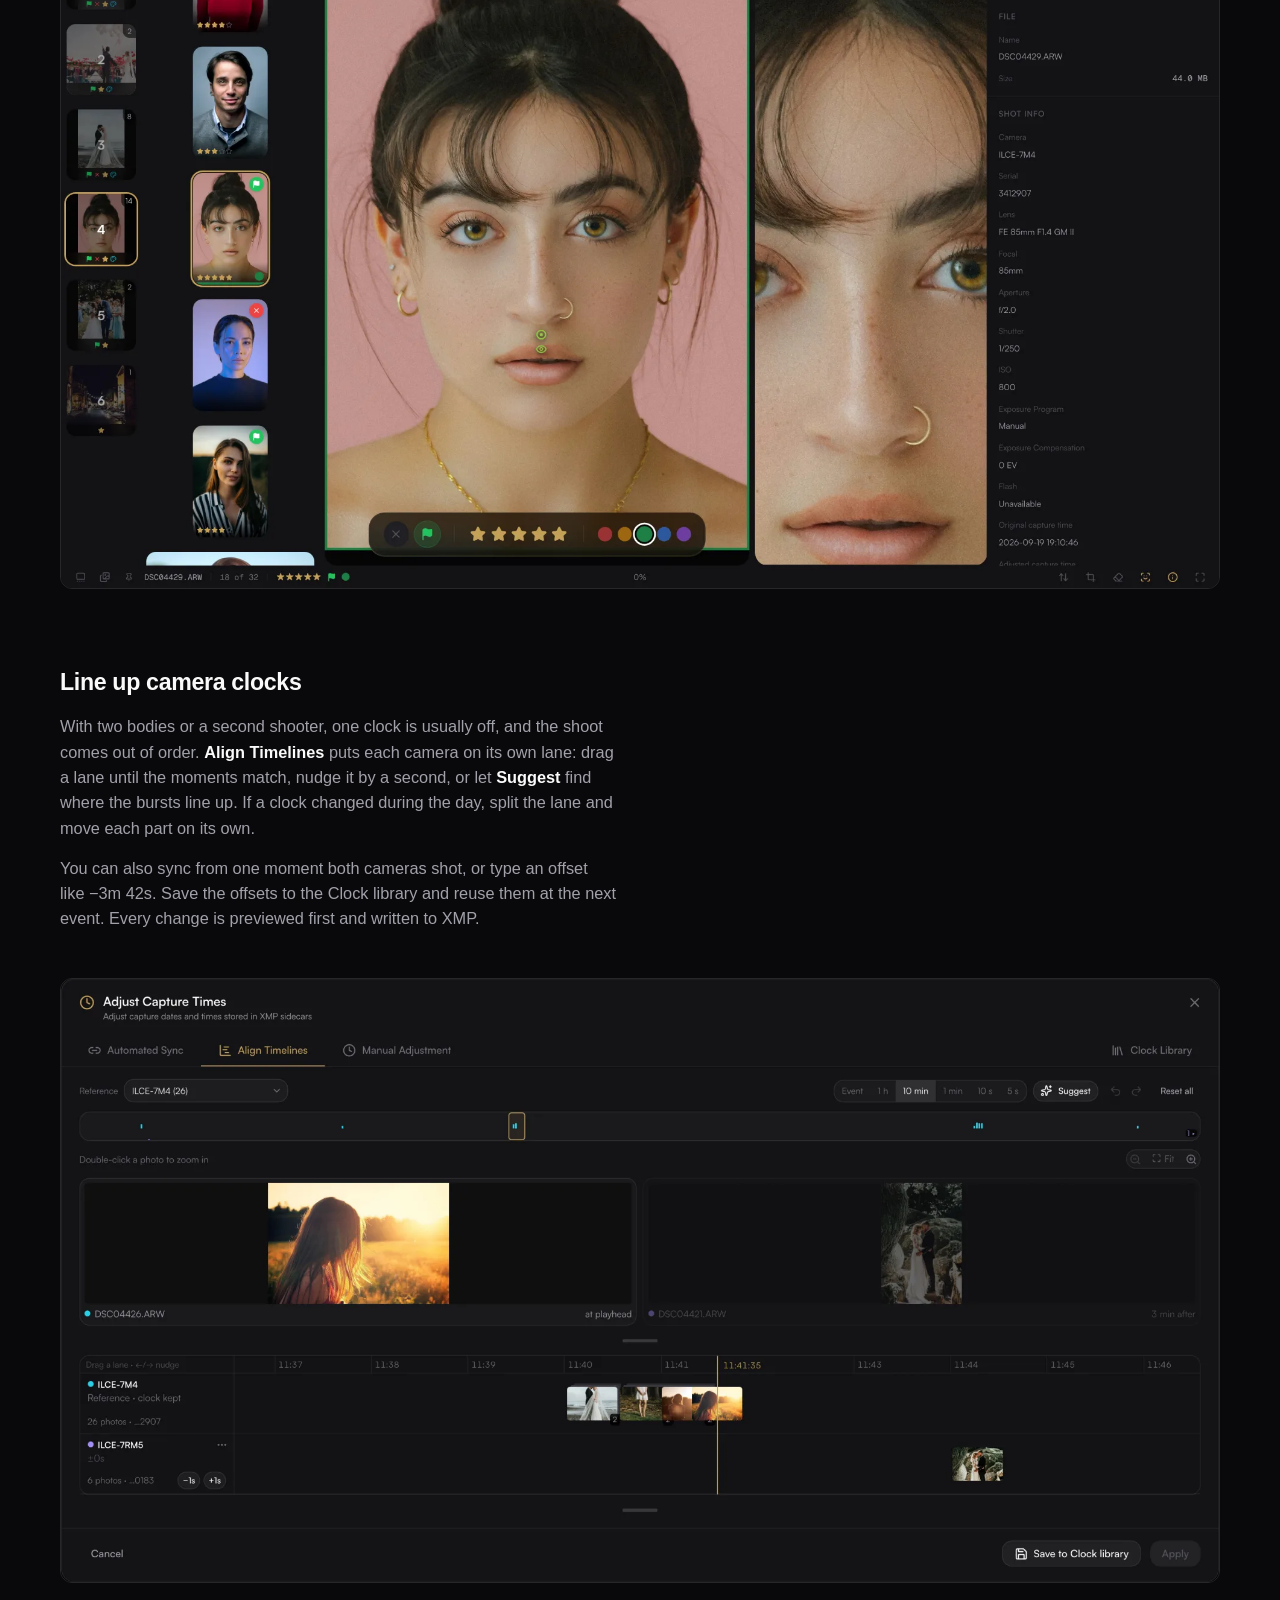
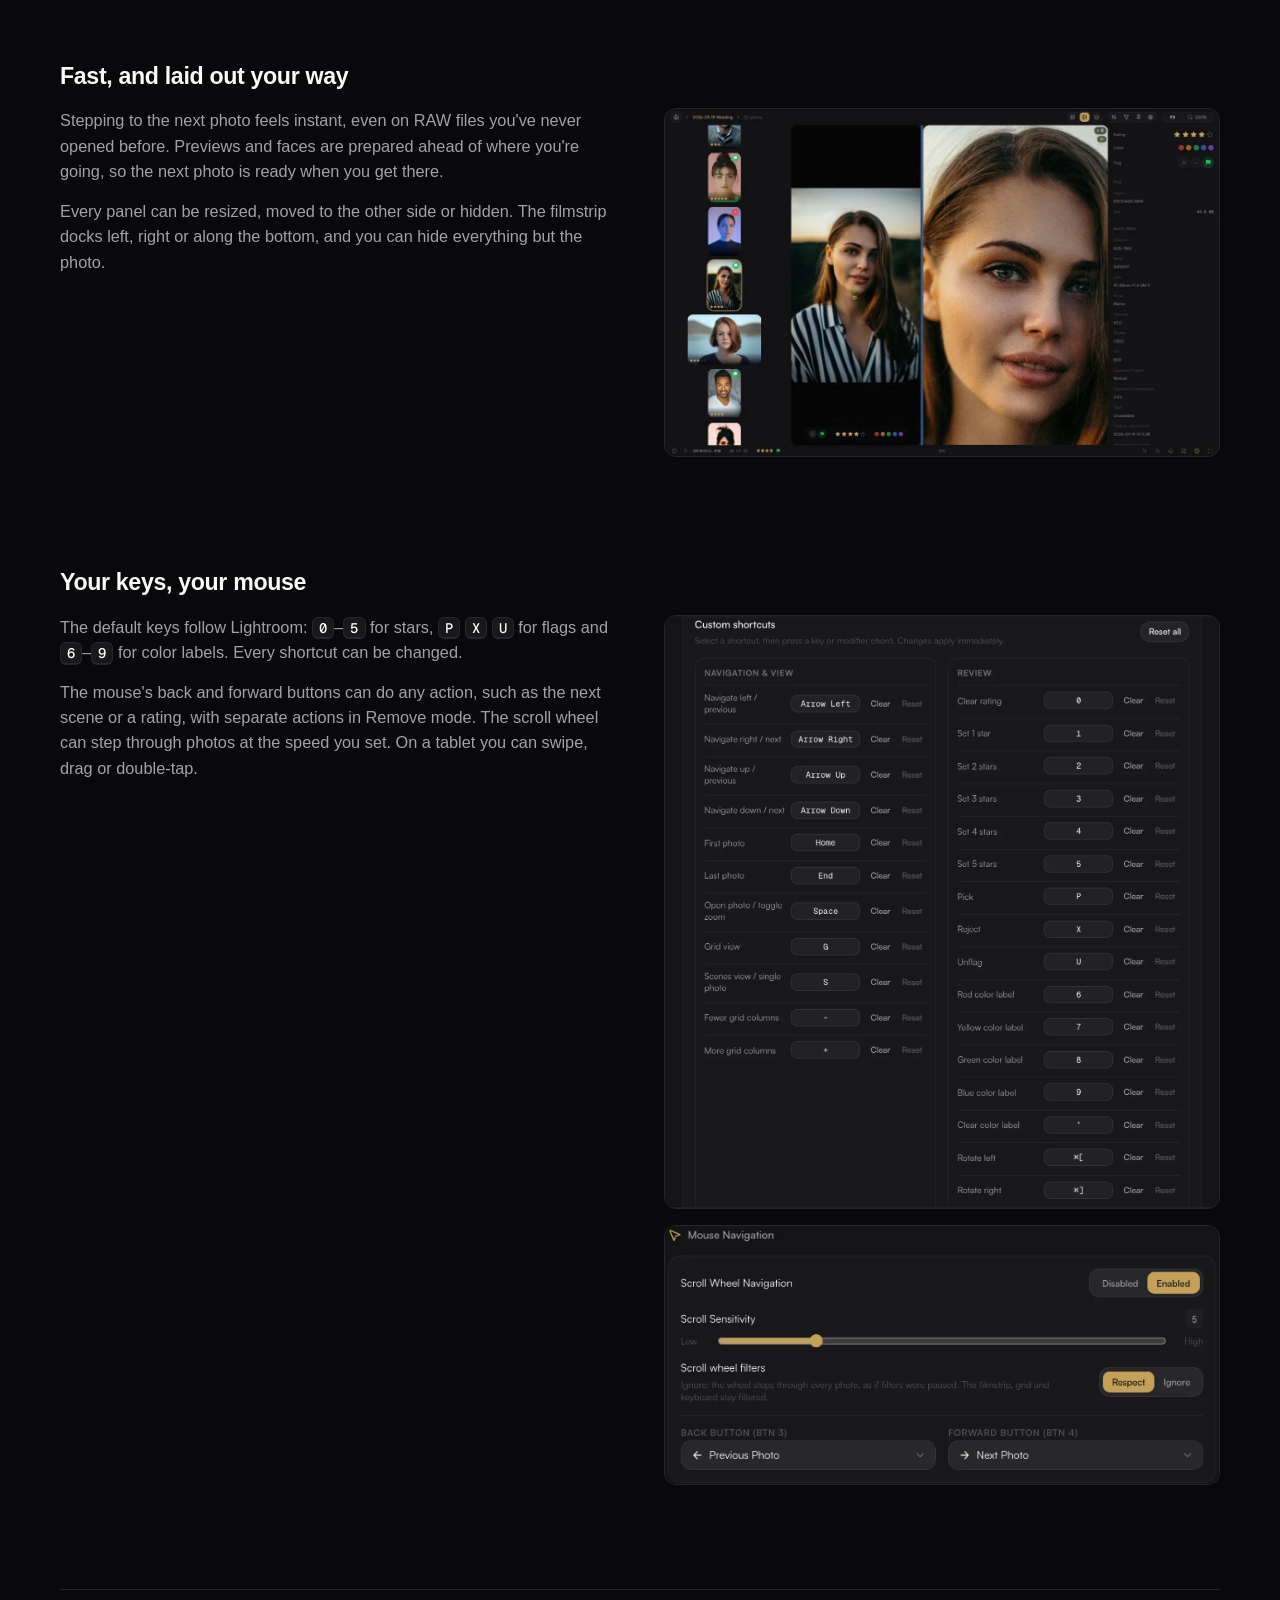
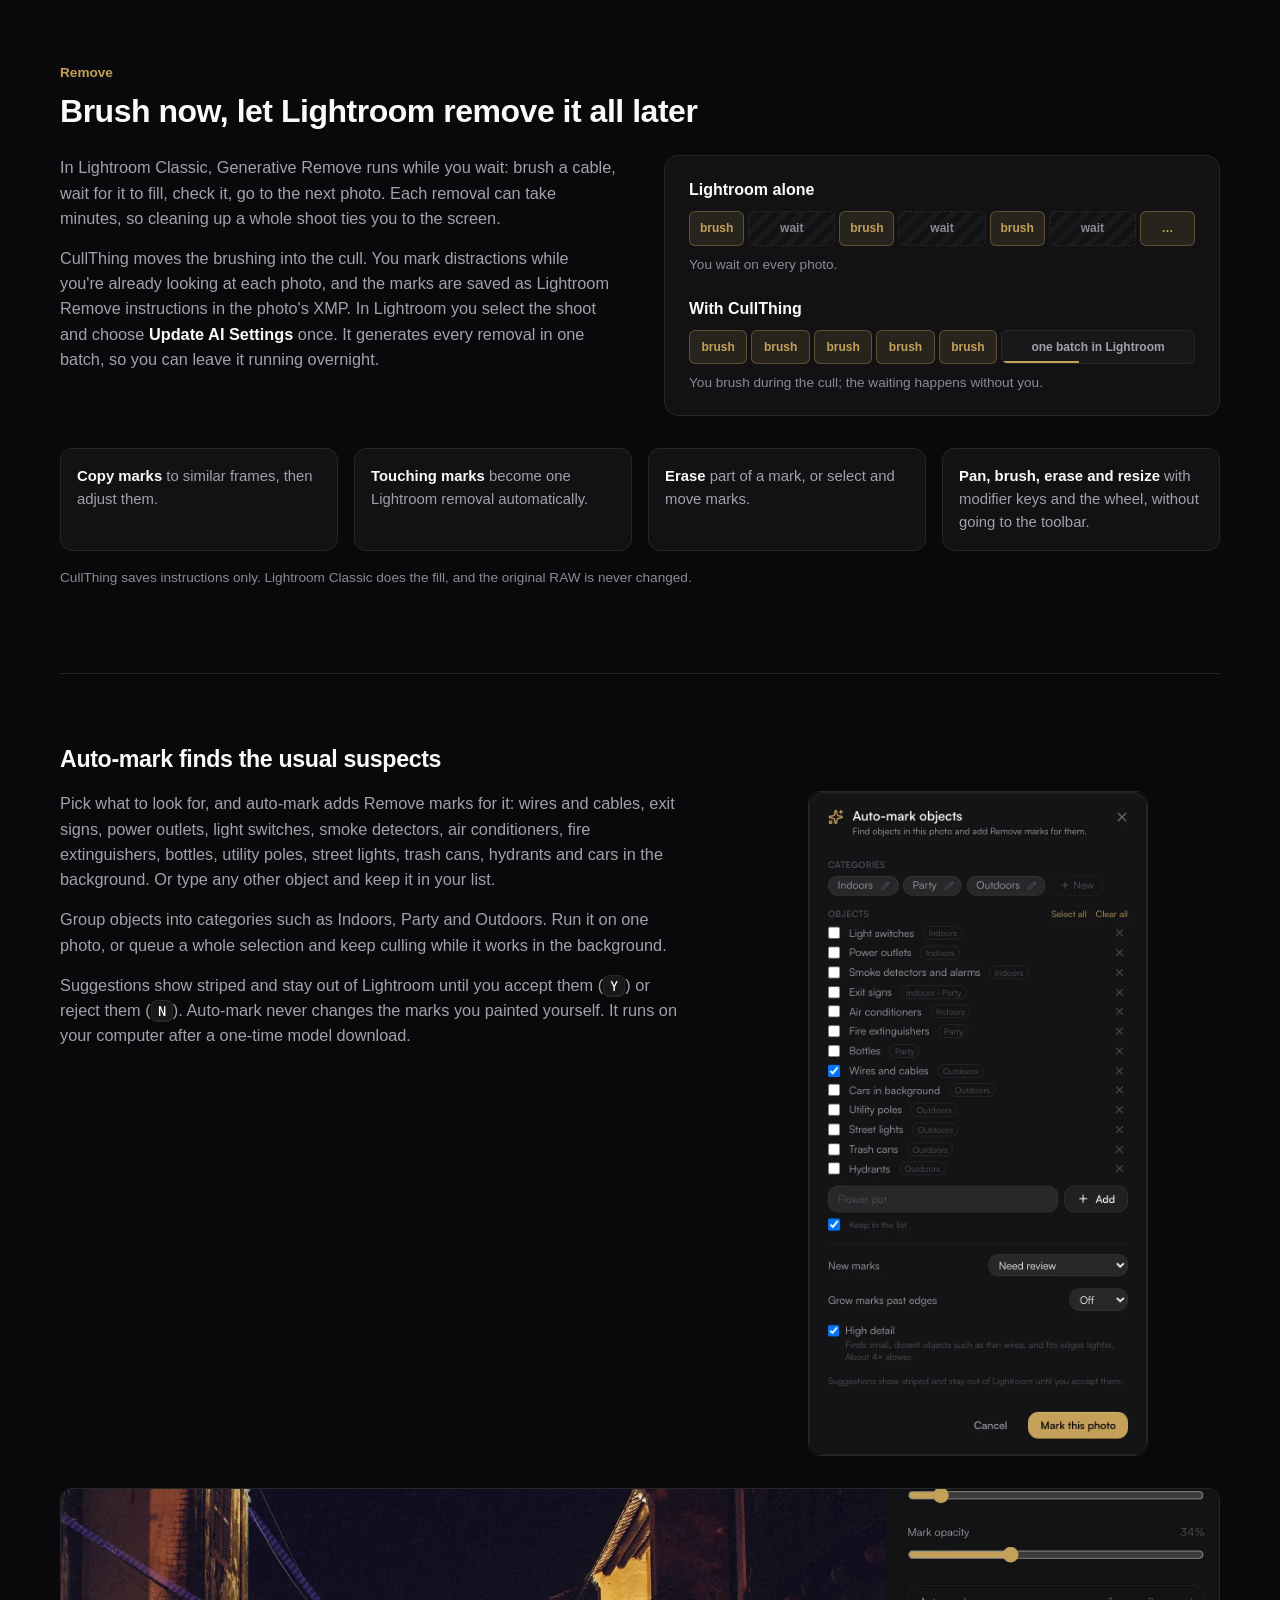
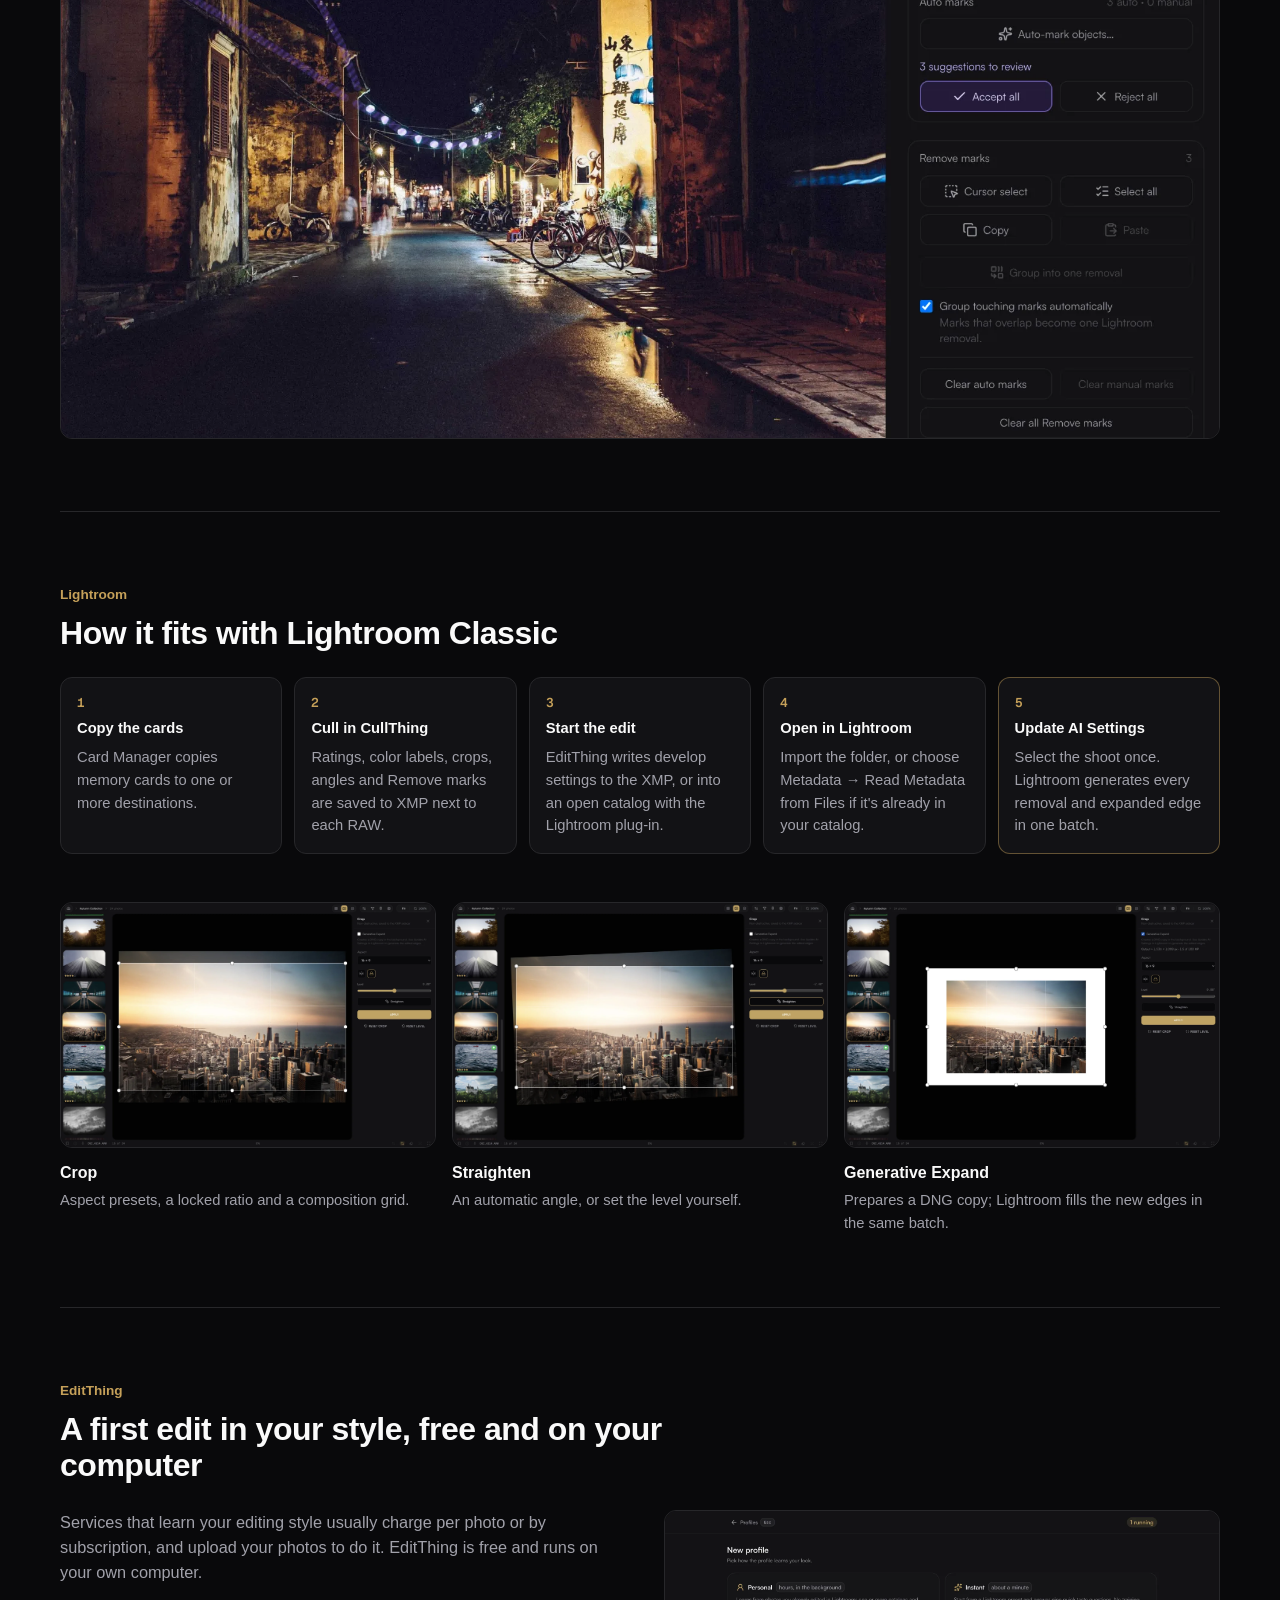
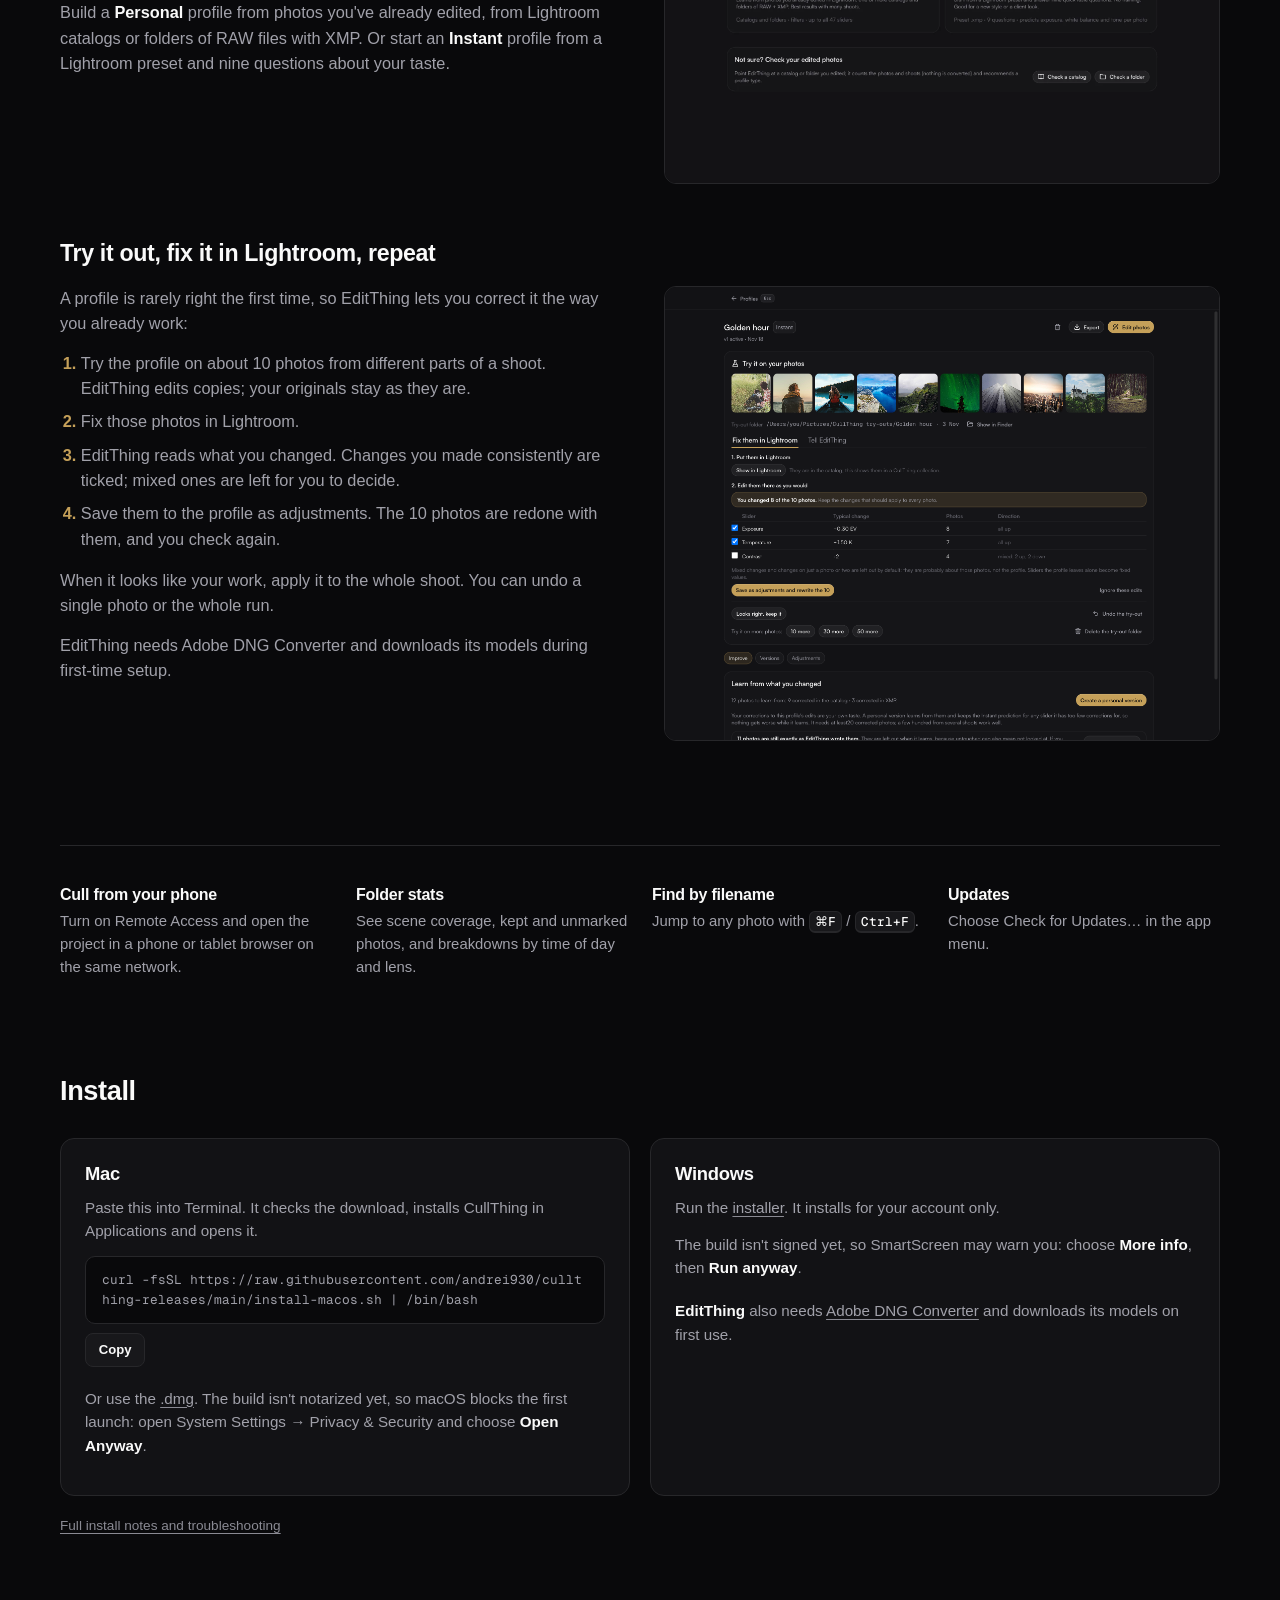
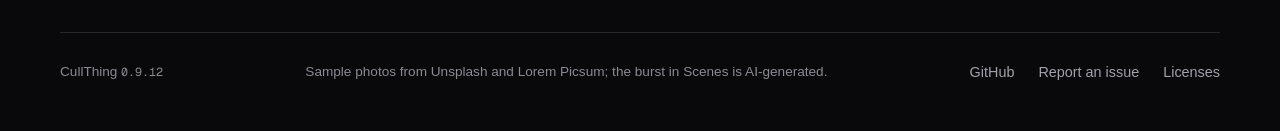
==== commit 748aeacc: "New tagline, earlier hero grid, credits in footer, README rewrite - Tagline: "Everything you do befo" ====
--- a/docs/index.html
+++ b/docs/index.html
@@ -7,13 +7,13 @@
     <title>CullThing</title>
     <meta
       name="description"
-      content="A photo culling app for photographers who finish in Lightroom Classic. Mark Remove fixes while you cull and let Lightroom generate them all in one batch. Downloads for Mac and Windows."
+      content="Everything you do before Lightroom Classic, in one fast app. Mark Remove fixes while you cull and let Lightroom generate them all in one batch. Downloads for Mac and Windows."
     />
     <meta property="og:type" content="website" />
     <meta property="og:title" content="CullThing" />
     <meta
       property="og:description"
-      content="A photo culling app for photographers who finish in Lightroom Classic."
+      content="Everything you do before Lightroom Classic, in one fast app."
     />
     <meta
       property="og:url"
@@ -39,8 +39,8 @@
       rel="stylesheet"
       href="https://api.fontshare.com/v2/css?f[]=satoshi@1&display=swap"
     />
-    <link rel="stylesheet" href="assets/style.css?v=20261123-tour" />
-    <script type="module" src="assets/site.js?v=20261123-tour"></script>
+    <link rel="stylesheet" href="assets/style.css?v=20261123-credits" />
+    <script type="module" src="assets/site.js?v=20261123-credits"></script>
   </head>
   <body>
     <a class="skip-link" href="#main">Skip to content</a>
@@ -64,8 +64,8 @@
           <div>
             <h1>CullThing</h1>
             <p class="lede">
-              A photo culling app for photographers who finish in
-              Lightroom&nbsp;Classic.
+              Everything you do before Lightroom&nbsp;Classic, in one fast
+              app.
             </p>
             <p class="body">
               Go through a shoot scene by scene, check faces and focus, and
@@ -133,10 +133,6 @@
             height="1200"
             alt="CullThing's grid view of a wedding shoot, with star ratings, pick and reject flags and color labels."
           />
-          <figcaption class="faint">
-            Sample photos from Unsplash and Lorem Picsum. The burst of the
-            couple walking is AI-generated.
-          </figcaption>
         </figure>
 
         <!-- Culling -->
@@ -616,6 +612,7 @@
 
       <footer class="footer faint">
         <span>CullThing <span class="mono" data-release-version>0.9.12</span></span>
+        <span class="credits">Sample photos from Unsplash and Lorem Picsum; the burst in Scenes is AI-generated.</span>
         <nav aria-label="Footer">
           <a href="https://github.com/andrei930/cullthing-releases">GitHub</a>
           <a href="https://github.com/andrei930/cullthing-releases/issues"
